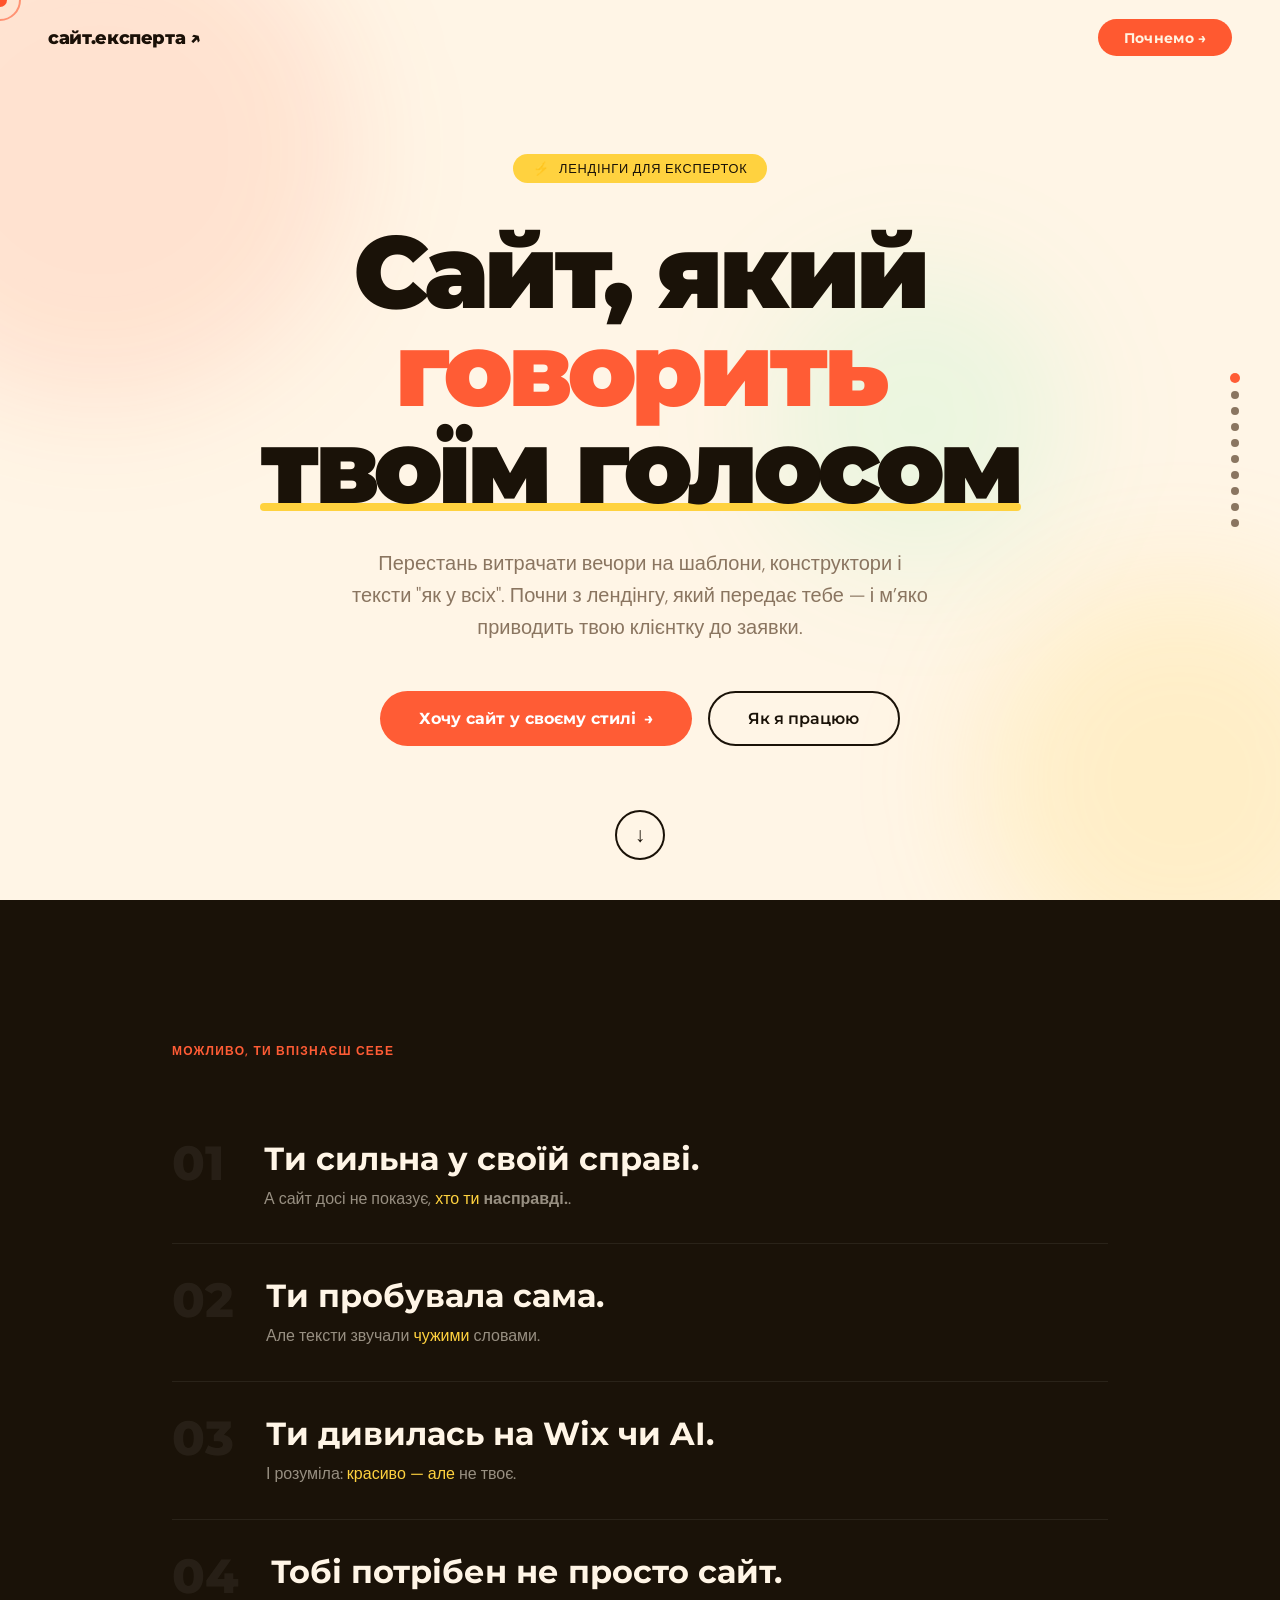
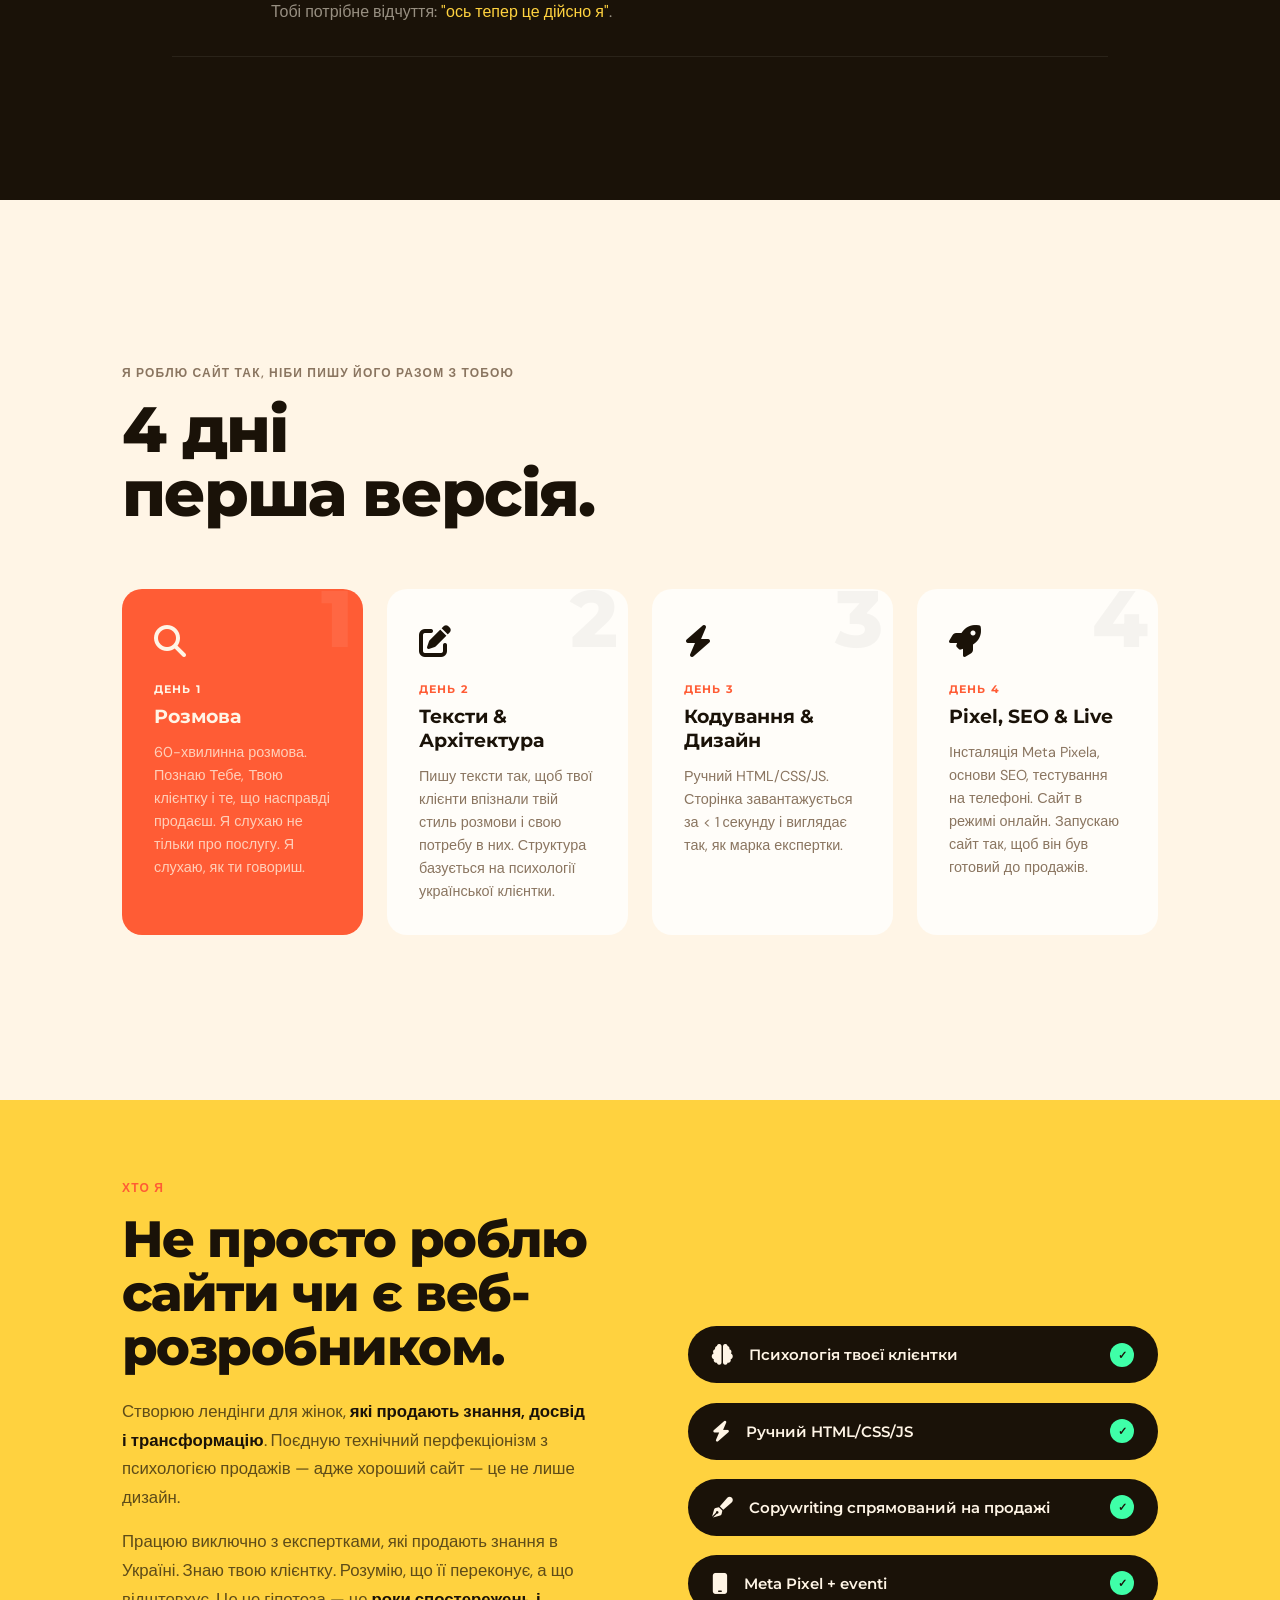
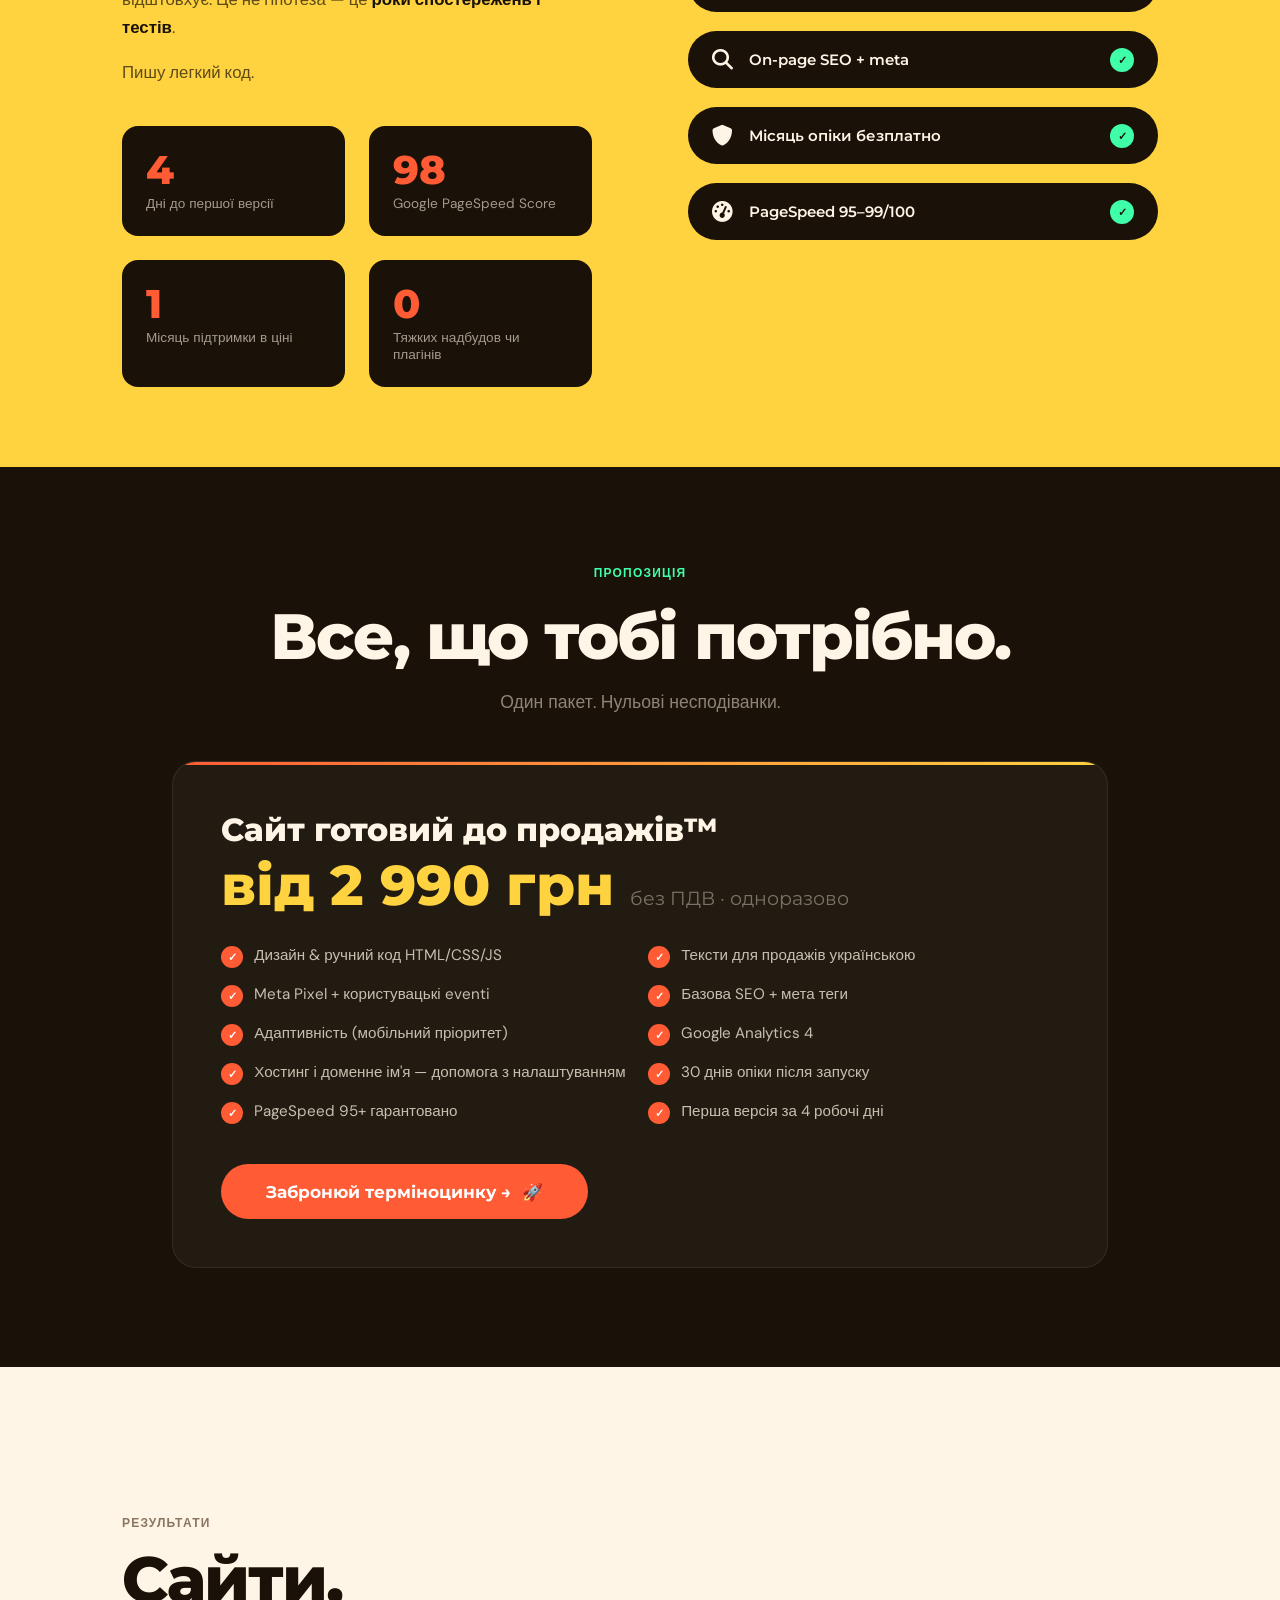
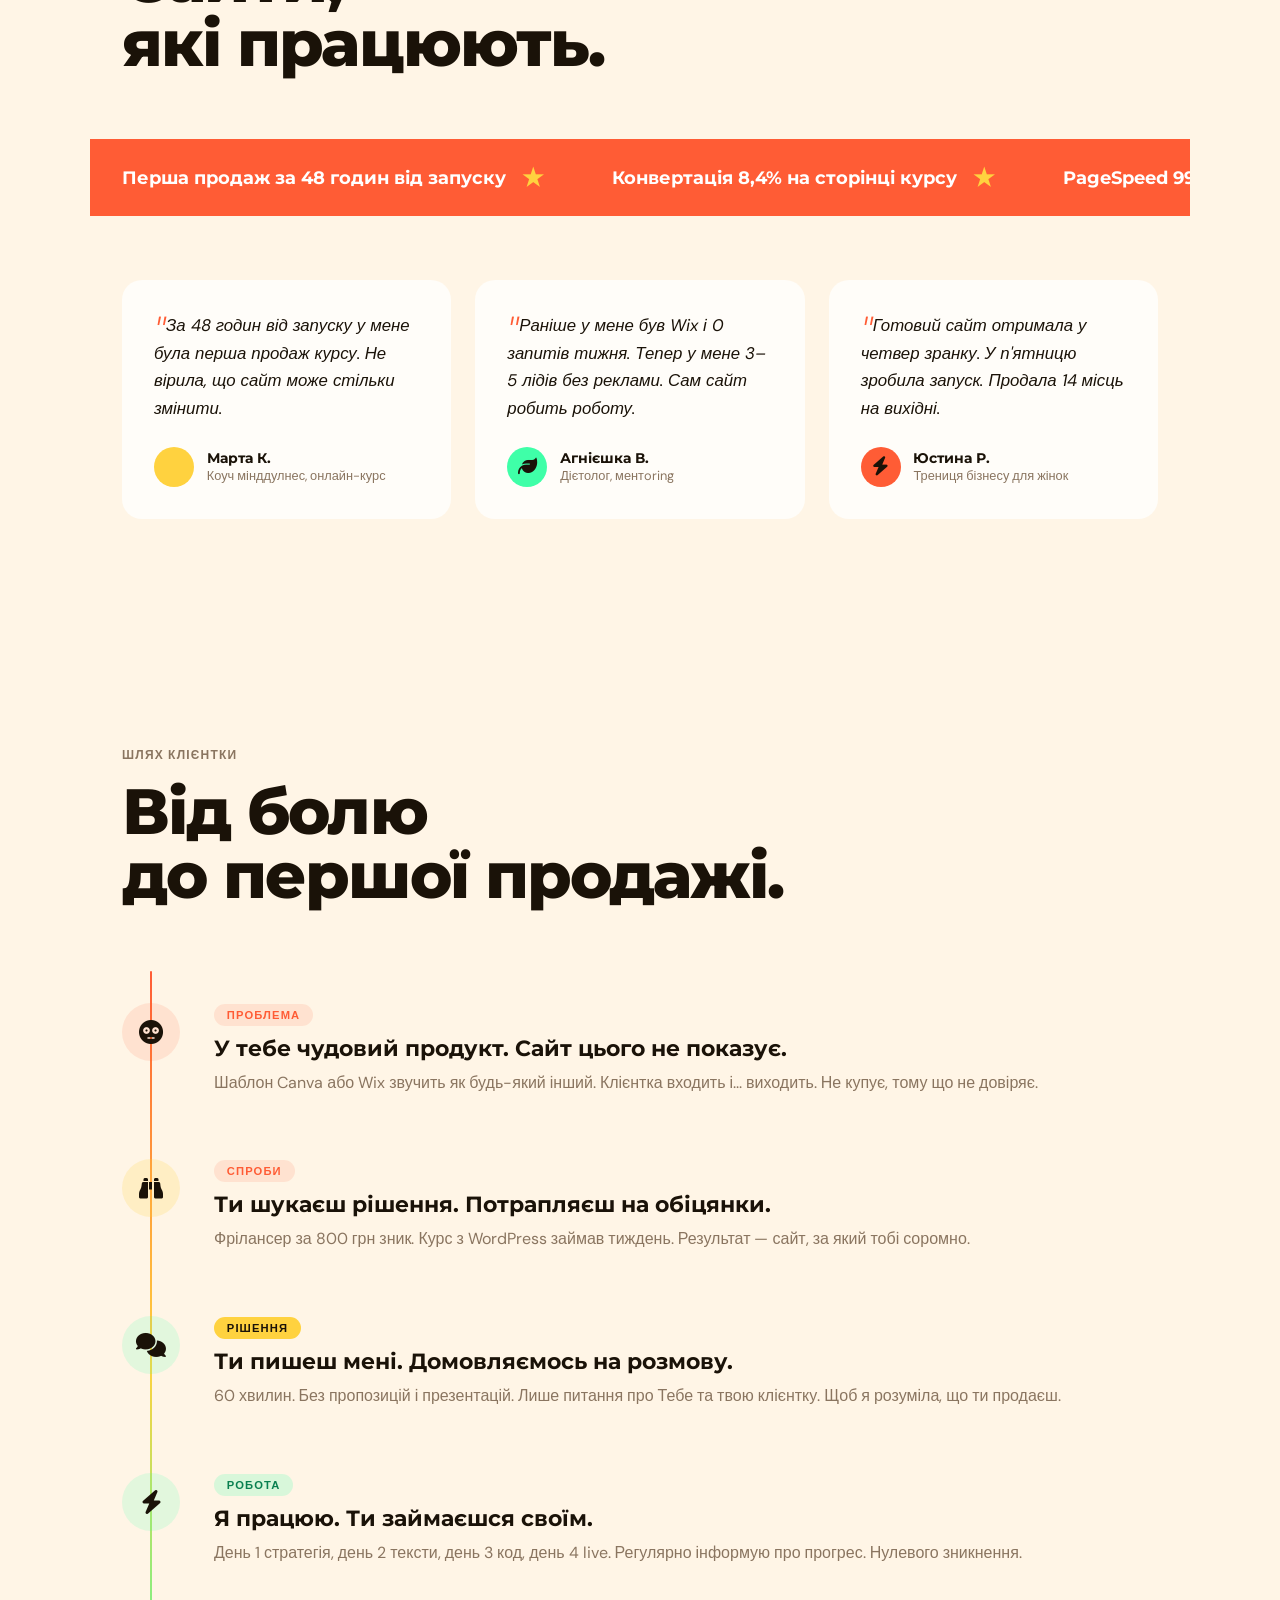
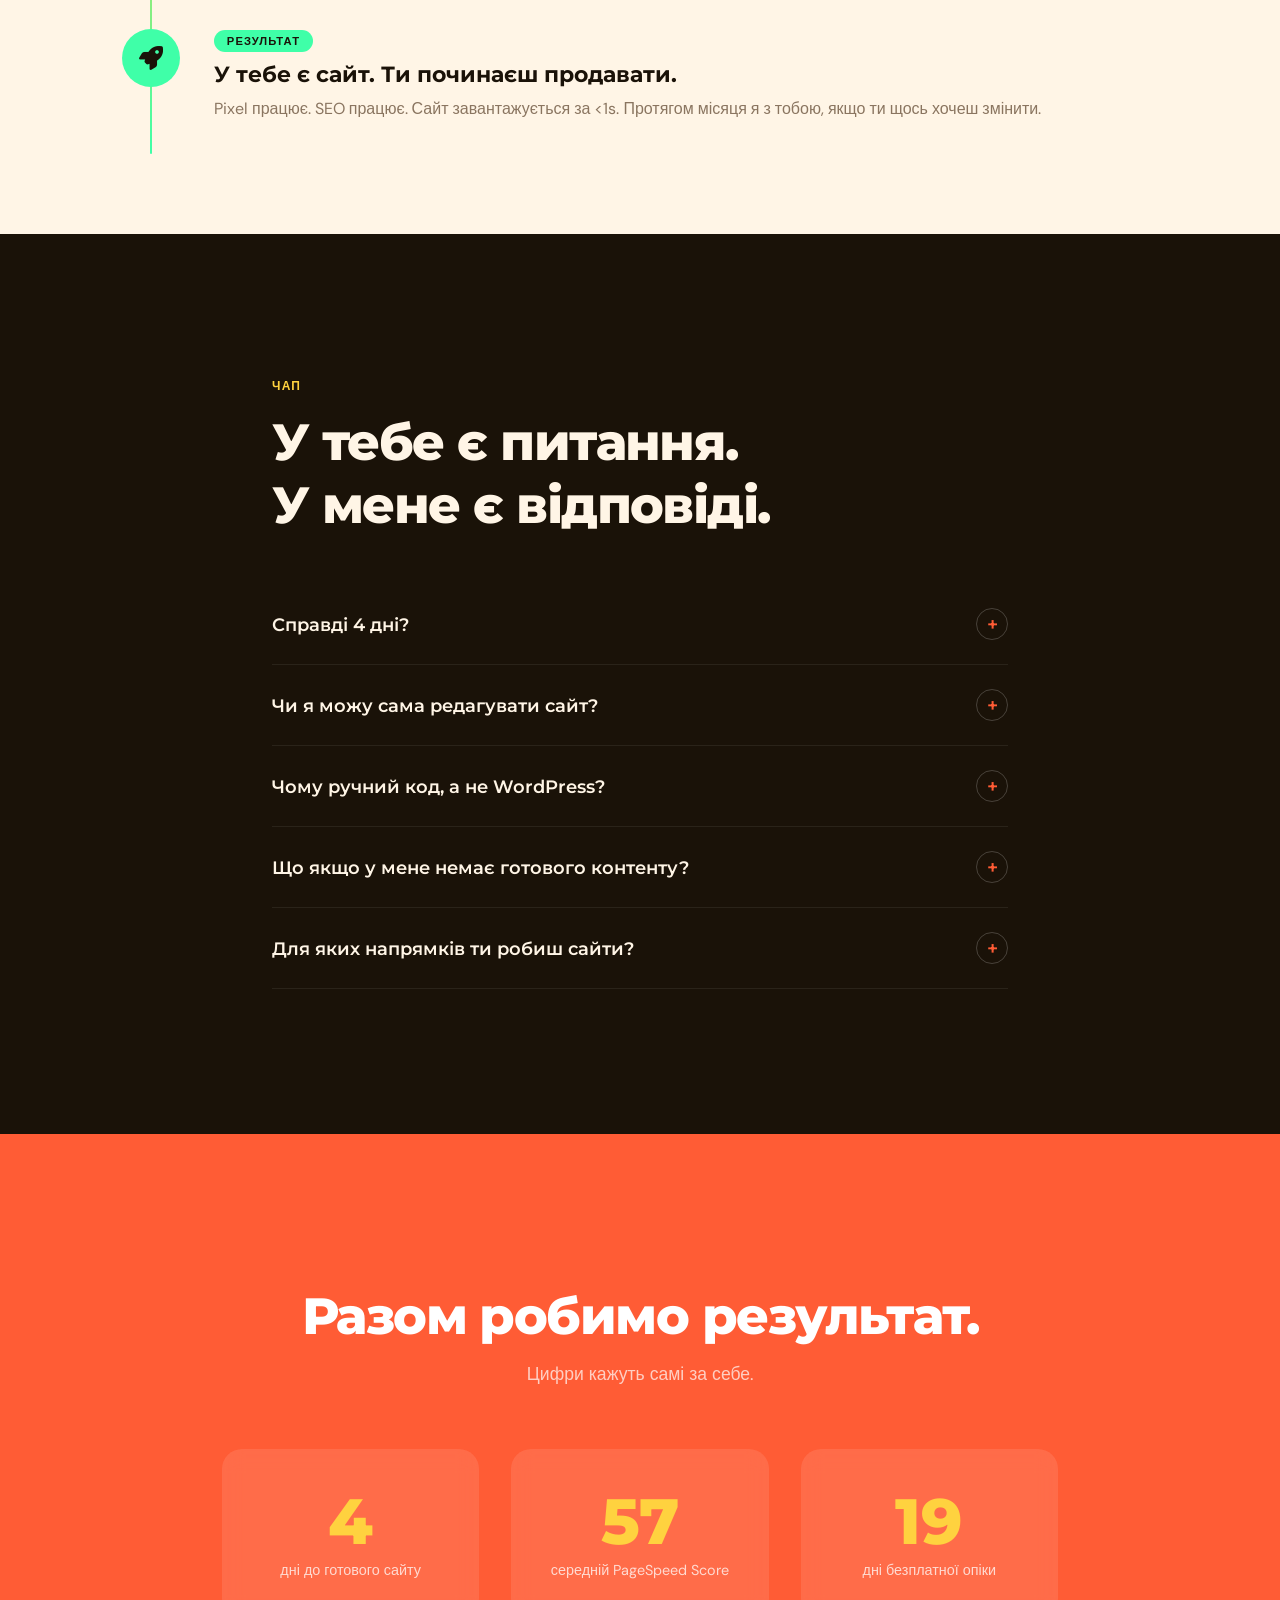
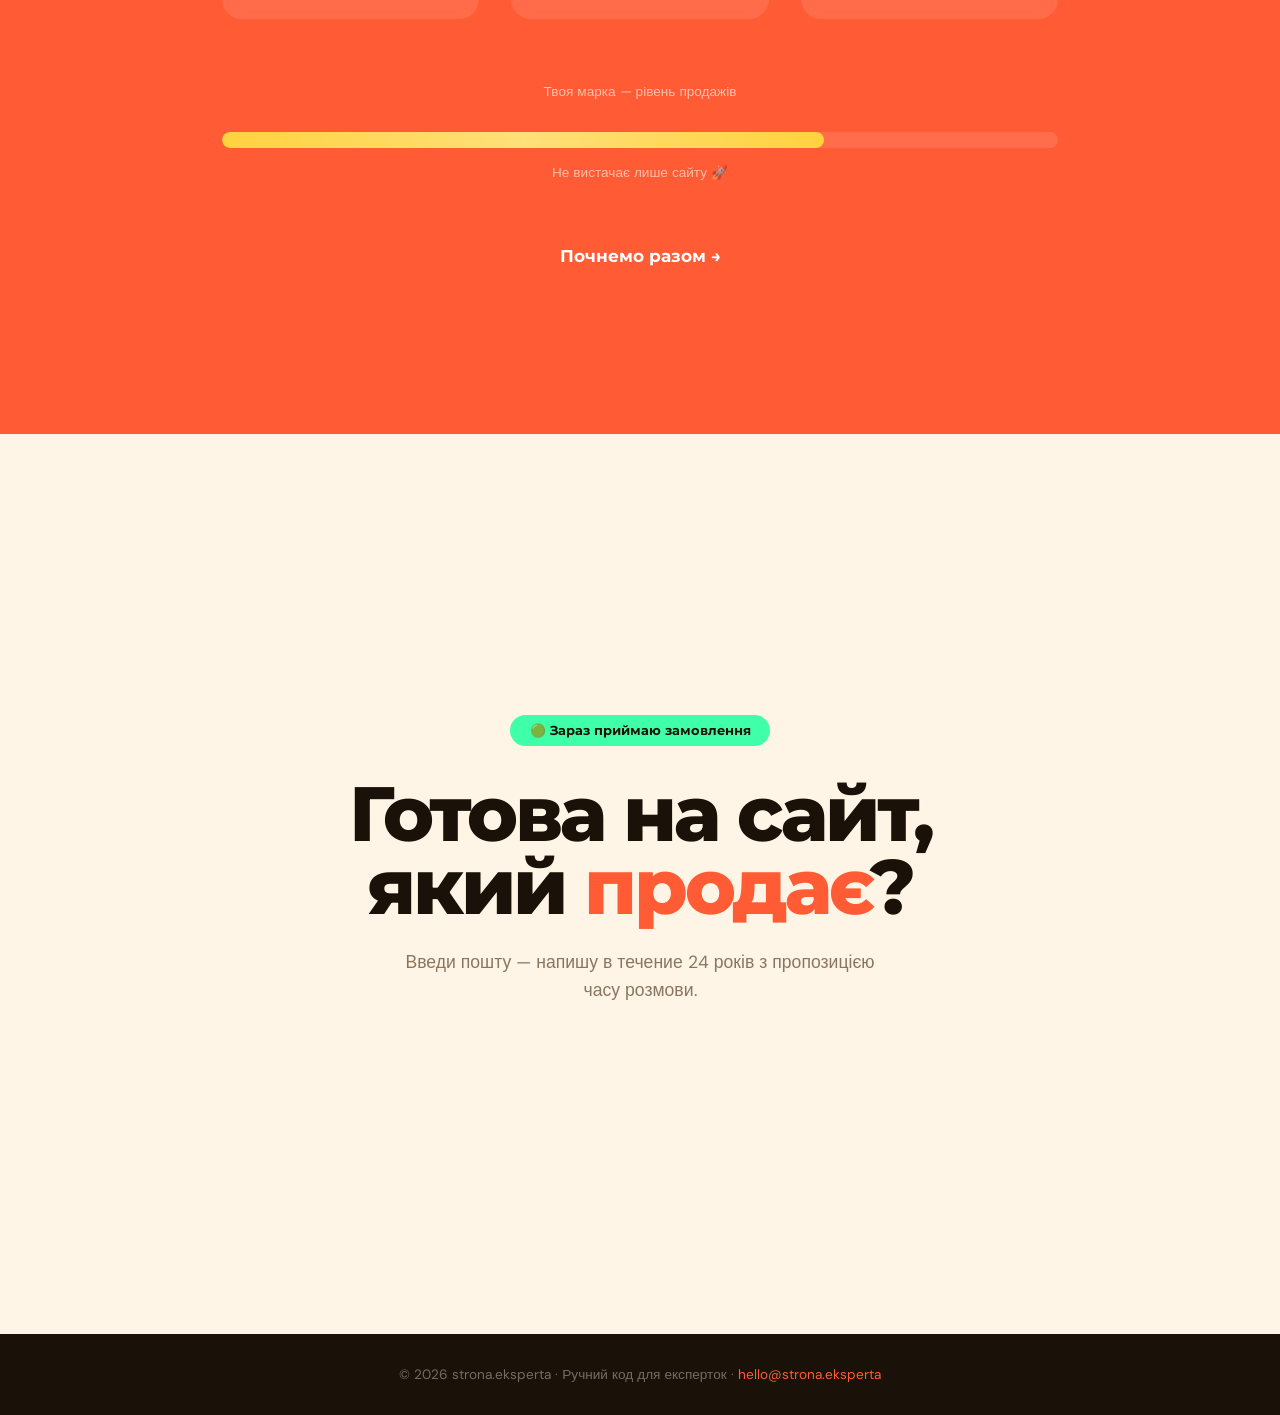
==== index.html @ d19ae877 "first commit" ====
<!DOCTYPE html>
<html lang="uk">
<head>
<meta charset="UTF-8">
<meta name="viewport" content="width=device-width, initial-scale=1.0">
<title>Strony sprzedażowe dla ekspertek | Ręczny kod · 4 dni</title>
<meta name="description" content="Tworzę szybkie, nowoczesne strony sprzedażowe dla ekspertek budujących markę online. Pierwsza wersja w 4 dni.">
<link rel="preconnect" href="https://fonts.googleapis.com">
<link rel="preconnect" href="https://fonts.gstatic.com" crossorigin>
<link href="https://fonts.googleapis.com/css2?family=Syne:wght@400;600;700;800&family=DM+Sans:ital,wght@0,300;0,400;0,500;1,300&display=swap" rel="stylesheet">

<link href="https://fonts.googleapis.com/css2?family=Montserrat:wght@900&display=swap&subset=cyrillic" rel="stylesheet">
<link rel="stylesheet" href="https://cdnjs.cloudflare.com/ajax/libs/font-awesome/6.4.0/css/all.min.css">
<link rel="stylesheet" href="styles.css">
<script src="js/main.js" defer></script>
</head>

<body>

<div class="cursor" id="cursor"></div>
<div class="cursor-ring" id="cursorRing"></div>
<div class="progress-bar" id="progressBar"></div>

<nav>
  <a href="#" class="nav-logo">сайт.експерта ↗</a>
  <a href="#kontakt" class="nav-cta">Почнемо →</a>
</nav>

<div class="section-counter" id="sectionCounter"></div>

<div class="scroll-arrow" id="scrollArrow">
  <button class="arrow-btn" id="arrowDown" aria-label="Наступна секція">↓</button>
</div>

<!-- SECTION 1: HERO -->
<section class="section hero" id="sec-0">
  <div class="blob blob-1"></div>
  <div class="blob blob-2"></div>
  <div class="blob blob-3"></div>
  <div class="hero-inner" style="position:relative;z-index:1;">
    <div class="hero-kicker">Лендінги для експерток</div>
    <h1 class="hero-h1">
      Сайт, який<br>
      <span class="accent">говорить</span><br>
      <span class="under">твоїм голосом</span>
    </h1>
    <p class="hero-sub">Перестань витрачати вечори на шаблони, конструктори і тексти "як у всіх".
Почни з лендінгу, який передає тебе — і м’яко приводить твою клієнтку до заявки.</p>
    <div class="hero-ctas">
      <a href="#kontakt" class="btn-primary">Хочу сайт у своєму стилі <span>→</span></a>
      <a href="#oferta" class="btn-secondary">Як я працюю</a>
    </div>
  </div>
</section>

<!-- SECTION 2: PAIN POINTS -->
<section class="section pain" id="sec-1">
  <div class="pain-inner">
    <p class="pain-label observe">Можливо, ти впізнаєш себе</p>
    <div class="pain-items">
      <div class="pain-item observe" style="transition-delay:0.1s">
        <span class="pain-num">01</span>
        <div class="pain-text">
          <h3>Ти сильна у своїй справі.</h3>
          <p>А сайт досі не показує, <span class="highlight">хто ти</span><strong> насправді.</strong>.</p>
        </div>
      </div>
      <div class="pain-item observe" style="transition-delay:0.2s">
        <span class="pain-num">02</span>
        <div class="pain-text">
          <h3>Ти пробувала сама.</h3>
          <p>Але тексти звучали <span class="highlight">чужими </span>словами.</p>
        </div>
      </div>
      <div class="pain-item observe" style="transition-delay:0.3s">
        <span class="pain-num">03</span>
        <div class="pain-text">
          <h3>Ти дивилась на Wix чи AI.</h3>
          <p>І розуміла: <span class="highlight">красиво — але</span> не твоє.</p>
        </div>
      </div>
      <div class="pain-item observe" style="transition-delay:0.4s">
        <span class="pain-num">04</span>
        <div class="pain-text">
          <h3>Тобі потрібен не просто сайт.</h3>
          <p>Тобі потрібне відчуття: <span class="highlight">"ось тепер це дійсно я"</span>.</p>
        </div>
      </div>
    </div>
  </div>
</section>

<!-- SECTION 3: HOW I WORK -->
<section class="section process" id="sec-2">
  <div class="process-inner">
    <span class="section-tag">Я роблю сайт так, ніби пишу його разом з тобою</span>
    <h2 class="section-h2">4 дні<br> перша версія.</h2>
    <div class="process-grid">
      <div class="process-card observe card-accent" data-step="1" style="transition-delay:0s">
        <span class="card-icon"><i class="fas fa-magnifying-glass"></i></span>
        <div class="card-day">День 1</div>
        <div class="card-title">Розмова</div>
        <p class="card-desc">60-хвилинна розмова. Познаю Тебе, Твою клієнтку і те, що насправді продаєш. Я слухаю не тільки про послугу. Я слухаю, як ти говориш.</p>
      </div>
      <div class="process-card observe" data-step="2" style="transition-delay:0.1s">
        <span class="card-icon"><i class="fas fa-pen-to-square"></i></span>
        <div class="card-day">День 2</div>
        <div class="card-title">Тексти & Архітектура</div>
        <p class="card-desc">Пишу тексти так, щоб твої клієнти впізнали твій стиль розмови і свою потребу в них. Структура базується на психології української клієнтки.</p>
      </div>
      <div class="process-card observe" data-step="3" style="transition-delay:0.2s">
        <span class="card-icon"><i class="fas fa-bolt"></i></span>
        <div class="card-day">День 3</div>
        <div class="card-title">Кодування & Дизайн</div>
        <p class="card-desc">Ручний HTML/CSS/JS. Сторінка завантажується за &lt; 1 секунду і виглядає так, як марка експертки.</p>
      </div>
      <div class="process-card observe" data-step="4" style="transition-delay:0.3s">
        <span class="card-icon"><i class="fas fa-rocket"></i></span>
        <div class="card-day">День 4</div>
        <div class="card-title">Pixel, SEO & Live</div>
        <p class="card-desc">Інсталяція Meta Pixela, основи SEO, тестування на телефоні. Сайт в режимі онлайн. Запускаю сайт так, щоб він був готовий до продажів.</p>
    </div>
  </div>
</section>

<!-- SECTION 4: ABOUT ME -->
<section class="section about" id="sec-3">
  <div class="about-inner">
    <div class="about-left">
      <span class="section-tag about-tag">Хто я</span>
      <h2 class="about-h2">Не просто роблю сайти чи є веб-розробником.</h2>
      <p class="about-p">Створюю лендінги для жінок, <strong>які продають знання, досвід і трансформацію</strong>. Поєдную технічний перфекціонізм з психологією продажів — адже хороший сайт — це не лише дизайн.</p>
      <p class="about-p">Працюю виключно з експертками, які продають знання в Україні. Знаю твою клієнтку. Розумію, що її переконує, а що відштовхує. Це не гіпотеза — це <strong>роки спостережень і тестів</strong>.</p>
      <p class="about-p">Пишу легкий код.</p>
      <div class="about-stats">
        <div class="stat-box">
          <div class="stat-num">4</div>
          <div class="stat-label">Дні до першої версії</div>
        </div>
        <div class="stat-box">
          <div class="stat-num">98</div>
          <div class="stat-label">Google PageSpeed Score</div>
        </div>
        <div class="stat-box">
          <div class="stat-num">1</div>
          <div class="stat-label">Місяць підтримки в ціні</div>
        </div>
        <div class="stat-box">
          <div class="stat-num">0</div>
          <div class="stat-label">Тяжких надбудов чи плагінів</div>
        </div>
      </div>
    </div>
    <div class="about-right">
      <div class="skill-pill observe" style="transition-delay:0s"><span class="pill-icon"><i class="fas fa-brain"></i></span> Психологія твоєї клієнтки <span class="pill-check">✓</span></div>
      <div class="skill-pill observe" style="transition-delay:0.1s"><span class="pill-icon"><i class="fas fa-bolt"></i></span> Ручний HTML/CSS/JS <span class="pill-check">✓</span></div>
      <div class="skill-pill observe" style="transition-delay:0.2s"><span class="pill-icon"><i class="fas fa-pen-fancy"></i></span> Copywriting спрямований на продажі <span class="pill-check">✓</span></div>
      <div class="skill-pill observe" style="transition-delay:0.3s"><span class="pill-icon"><i class="fas fa-mobile"></i></span> Meta Pixel + eventi <span class="pill-check">✓</span></div>
      <div class="skill-pill observe" style="transition-delay:0.4s"><span class="pill-icon"><i class="fas fa-magnifying-glass"></i></span> On-page SEO + meta <span class="pill-check">✓</span></div>
      <div class="skill-pill observe" style="transition-delay:0.5s"><span class="pill-icon"><i class="fas fa-shield"></i></span> Місяць опіки безплатно <span class="pill-check">✓</span></div>
      <div class="skill-pill observe" style="transition-delay:0.6s"><span class="pill-icon"><i class="fas fa-gauge-high"></i></span> PageSpeed 95–99/100 <span class="pill-check">✓</span></div>
    </div>
  </div>
</section>

<!-- SECTION 5: OFFER -->
<section class="section offer" id="sec-4 oferta">
  <div class="offer-inner" id="oferta">
    <span class="section-tag offer-tag">Пропозиція</span>
    <h2 class="offer-h2">Все, що тобі потрібно.</h2>
    <p class="offer-sub">Один пакет. Нульові несподіванки.</p>
    <div class="offer-card-big observe">
      <div class="offer-name">Сайт готовий до продажів™</div>
      <div class="offer-price">від 2 990 грн <span>без ПДВ · одноразово</span></div>
      <div class="offer-features">
        <div class="offer-feature">Дизайн & ручний код HTML/CSS/JS</div>
        <div class="offer-feature">Тексти для продажів українською</div>
        <div class="offer-feature">Meta Pixel + користувацькі eventi</div>
        <div class="offer-feature">Базова SEO + мета теги</div>
        <div class="offer-feature">Адаптивність (мобільний пріоритет)</div>
        <div class="offer-feature">Google Analytics 4</div>
        <div class="offer-feature">Хостинг і доменне ім'я — допомога з налаштуванням</div>
        <div class="offer-feature">30 днів опіки після запуску</div>
        <div class="offer-feature">PageSpeed 95+ гарантовано</div>
        <div class="offer-feature">Перша версія за 4 робочі дні</div>
      </div>
      <a href="#kontakt" class="offer-cta">Забронюй терміноцинку → <span>🚀</span></a>
    </div>
  </div>
</section>

<!-- SECTION 6: RESULTS / TESTIMONIALS -->
<section class="section results" id="sec-5">
  <div class="results-inner">
    <span class="section-tag">Результати</span>
    <h2 class="section-h2">Сайти,<br>які працюють.</h2>
    <div class="ticker-wrap">
      <div class="ticker-track">
        <span class="ticker-item">Перша продаж за 48 годин від запуску <span class="ticker-dot">★</span></span>
        <span class="ticker-item">Конвертація 8,4% на сторінці курсу <span class="ticker-dot">★</span></span>
        <span class="ticker-item">PageSpeed 99/100 мобільна <span class="ticker-dot">★</span></span>
        <span class="ticker-item">Записування 300 осіб за 3 дні <span class="ticker-dot">★</span></span>
        <span class="ticker-item">Клієнтка повернулась за другий сайт за місяць <span class="ticker-dot">★</span></span>
        <span class="ticker-item">Перша продаж за 48 годин від запуску <span class="ticker-dot">★</span></span>
        <span class="ticker-item">Конвертація 8,4% на сторінці курсу <span class="ticker-dot">★</span></span>
        <span class="ticker-item">PageSpeed 99/100 мобільна <span class="ticker-dot">★</span></span>
        <span class="ticker-item">Записування 300 осіб за 3 дні <span class="ticker-dot">★</span></span>
        <span class="ticker-item">Клієнтка повернулась за другий сайт за місяць <span class="ticker-dot">★</span></span>
      </div>
    </div>
    <div class="results-grid">
      <div class="result-card observe" style="transition-delay:0s">
        <p class="result-quote">За 48 годин від запуску у мене була перша продаж курсу. Не вірила, що сайт може стільки змінити.</p>
        <div class="result-author">
          <div class="result-avatar av1"><i class="fas fa-butterfly"></i></div>
          <div>
            <div class="result-name">Марта К.</div>
            <div class="result-role">Коуч мінддулнес, онлайн-курс</div>
          </div>
        </div>
      </div>
      <div class="result-card observe" style="transition-delay:0.15s">
        <p class="result-quote">Раніше у мене був Wix і 0 запитів тижня. Тепер у мене 3–5 лідів без реклами. Сам сайт робить роботу.</p>
        <div class="result-author">
          <div class="result-avatar av2"><i class="fas fa-leaf"></i></div>
          <div>
            <div class="result-name">Агнієшка В.</div>
            <div class="result-role">Дієтолог, ментoring</div>
          </div>
        </div>
      </div>
      <div class="result-card observe" style="transition-delay:0.3s">
        <p class="result-quote">Готовий сайт отримала у четвер зранку. У п'ятницю зробила запуск. Продала 14 місць на вихідні.</p>
        <div class="result-author">
          <div class="result-avatar av3"><i class="fas fa-bolt"></i></div>
          <div>
            <div class="result-name">Юстина Р.</div>
            <div class="result-role">Трениця бізнесу для жінок</div>
          </div>
        </div>
      </div>
    </div>
  </div>
</section>

<!-- SECTION 7: JOURNEY — FROM PAIN TO CALL -->
<section class="section journey" id="sec-6">
  <div class="journey-inner">
    <span class="section-tag">Шлях клієнтки</span>
    <h2 class="section-h2">Від болю<br>до першої продажі.</h2>
    <div class="journey-flow">
      <div class="journey-step observe" style="transition-delay:0s">
        <div class="j-circle j-pain"><i class="fas fa-face-flushed"></i></div>
        <div class="j-content">
          <span class="j-tag pain-tag">Проблема</span>
          <h3>У тебе чудовий продукт. Сайт цього не показує.</h3>
          <p>Шаблон Canva або Wix звучить як будь-який інший. Клієнтка входить і... виходить. Не купує, тому що не довіряє.</p>
        </div>
      </div>
      <div class="journey-step observe" style="transition-delay:0.15s">
        <div class="j-circle j-discovery"><i class="fas fa-binoculars"></i></div>
        <div class="j-content">
          <span class="j-tag pain-tag">Спроби</span>
          <h3>Ти шукаєш рішення. Потрапляєш на обіцянки.</h3>
          <p>Фрілансер за 800 грн зник. Курс з WordPress займав тиждень. Результат — сайт, за який тобі соромно.</p>
        </div>
      </div>
      <div class="journey-step observe" style="transition-delay:0.3s">
        <div class="j-circle j-work"><i class="fas fa-comments"></i></div>
        <div class="j-content">
          <span class="j-tag action-tag">Рішення</span>
          <h3>Ти пишеш мені. Домовляємось на розмову.</h3>
          <p>60 хвилин. Без пропозицій і презентацій. Лише питання про Тебе та твою клієнтку. Щоб я розуміла, що ти продаєш.</p>
        </div>
      </div>
      <div class="journey-step observe" style="transition-delay:0.45s">
        <div class="j-circle j-work"><i class="fas fa-bolt"></i></div>
        <div class="j-content">
          <span class="j-tag work-tag">Робота</span>
          <h3>Я працюю. Ти займаєшся своїм.</h3>
          <p>День 1 стратегія, день 2 тексти, день 3 код, день 4 live. Регулярно інформую про прогрес. Нулевого зникнення.</p>
        </div>
      </div>
      <div class="journey-step observe" style="transition-delay:0.6s">
        <div class="j-circle j-result"><i class="fas fa-rocket"></i></div>
        <div class="j-content">
          <span class="j-tag result-tag">Результат</span>
          <h3>У тебе є сайт. Ти починаєш продавати.</h3>
          <p>Pixel працює. SEO працює. Сайт завантажується за &lt;1s. Протягом місяця я з тобою, якщо ти щось хочеш змінити.</p>
        </div>
      </div>
    </div>
  </div>
</section>

<!-- SECTION 8: FAQ -->
<section class="section faq" id="sec-7">
  <div class="faq-inner">
    <span class="section-tag faq-tag">ЧАП</span>
    <h2 class="faq-h2">У тебе є питання.<br>У мене є відповіді.</h2>
    <div class="faq-item">
      <div class="faq-q" onclick="toggleFaq(this)">Справді 4 дні? <span class="faq-icon">+</span></div>
      <div class="faq-a"><div class="faq-a-inner">Так — від розмови до файлу live. Умова: ти теж відповідаєш швидко. Підготовка з твоєї сторони займає макс 2г. Решта — моя робота.</div></div>
    </div>
    <div class="faq-item">
      <div class="faq-q" onclick="toggleFaq(this)">Чи я можу сама редагувати сайт? <span class="faq-icon">+</span></div>
      <div class="faq-a"><div class="faq-a-inner">Я учу тебе змінювати тексти і картинки без дотику коду. Для глибших змін — маєш мене 30 днів безплатно. Потім уточнюємо тариф за опіку.</div></div>
    </div>
    <div class="faq-item">
      <div class="faq-q" onclick="toggleFaq(this)">Чому ручний код, а не WordPress? <span class="faq-icon">+</span></div>
      <div class="faq-a"><div class="faq-a-inner">WordPress з плаґінами важить 3-8MB і завантажується 4-8 секунд. Мій код важить 80-200KB і завантажується менше 1 секунди. Google нагороджує швидкість. Клієнтки залишаються. Конвертація зростає.</div></div>
    </div>
    <div class="faq-item">
      <div class="faq-q" onclick="toggleFaq(this)">Що якщо у мене немає готового контенту? <span class="faq-icon">+</span></div>
      <div class="faq-a"><div class="faq-a-inner">Я пишу тексти для продажів — це частина пакету. Мені потрібні лише твої відповіді на мої питання з інтерв'ю. Все інше беру на себе.</div></div>
    </div>
    <div class="faq-item">
      <div class="faq-q" onclick="toggleFaq(this)">Для яких напрямків ти робиш сайти? <span class="faq-icon">+</span></div>
      <div class="faq-a"><div class="faq-a-inner">Спеціалізуюсь на експерткиня, які продають знання: коучи, тренерки, дієтологи, психологи, консультантки, онлайн-курси, ментoring, воркшопи. Якщо ти продаєш свою експертизу — потрапила під правильну адресу.</div></div>
    </div>
  </div>
</section>

<!-- SECTION 9: GAMIFIED COUNTER -->
<section class="section counter-section" id="sec-8">
  <div class="counter-inner">
    <h2 class="counter-h2">Разом робимо результат.</h2>
    <p class="counter-sub">Цифри кажуть самі за себе.</p>
    <div class="counters-row">
      <div class="count-box">
        <span class="count-num" data-target="4">0</span>
        <div class="count-label">дні до готового сайту</div>
      </div>
      <div class="count-box">
        <span class="count-num" data-target="98">0</span>
        <div class="count-label">середній PageSpeed Score</div>
      </div>
      <div class="count-box">
        <span class="count-num" data-target="30">0</span>
        <div class="count-label">дні безплатної опіки</div>
      </div>
    </div>
    <div class="xp-label">Твоя марка — рівень продажів</div>
    <div class="xp-bar-wrap">
      <div class="xp-bar" id="xpBar"></div>
    </div>
    <div class="xp-label">Не вистачає лише сайту 🚀</div>
    <a href="#kontakt" class="offer-cta" style="display:inline-flex;margin-top:1rem;">Почнемо разом →</a>
  </div>
</section>

<!-- SECTION 10: CTA FINAL -->
<section class="section cta-final" id="sec-9 kontakt">
  <div class="cta-inner" id="kontakt">
    <div class="cta-badge">🟢 Зараз приймаю замовлення</div>
    <h2 class="cta-h2">Готова на сайт,<br>який <em>продає</em>?</h2>
    <p class="cta-p">Введи пошту — напишу в течение 24 років з пропозицією часу розмови.</p>
    <div class="cta-form">
      <div style="width:100%;height:100%;overflow:scroll" id="my-cal-inline-30min"></div>
    </div> 
  </div>
</section>

<footer>
  <p>© 2026 strona.eksperta · Ручний код для експерток · <a href="mailto:hello@strona.eksperta">hello@strona.eksperta</a></p>
</footer>

<script type="text/javascript">
  (function (C, A, L) { let p = function (a, ar) { a.q.push(ar); }; let d = C.document; C.Cal = C.Cal || function () { let cal = C.Cal; let ar = arguments; if (!cal.loaded) { cal.ns = {}; cal.q = cal.q || []; d.head.appendChild(d.createElement("script")).src = A; cal.loaded = true; } if (ar[0] === L) { const api = function () { p(api, arguments); }; const namespace = ar[1]; api.q = api.q || []; if(typeof namespace === "string"){cal.ns[namespace] = cal.ns[namespace] || api;p(cal.ns[namespace], ar);p(cal, ["initNamespace", namespace]);} else p(cal, ar); return;} p(cal, ar); }; })(window, "https://app.cal.com/embed/embed.js", "init");
Cal("init", "30min", {origin:"https://app.cal.com"});

  Cal.ns["30min"]("inline", {
    elementOrSelector:"#my-cal-inline-30min",
    config: {"layout":"month_view","useSlotsViewOnSmallScreen":"true","theme":"light"},
    calLink: "halina-it-school-qwzxut/30min",
  });

  Cal.ns["30min"]("ui", {"theme":"light","cssVarsPerTheme":{"light":{"cal-brand":"#FF5C35"},"dark":{"cal-brand":"#FFF5E6"}},"hideEventTypeDetails":false,"layout":"month_view"});
  </script>
</body>
</html>
---- styles.css ----
:root {
    --cream: #FFF5E6;
    --coral: #FF5C35;
    --tangerine: #FF8C42;
    --lemon: #FFD23F;
    --mint: #3FFFA8;
    --black: #0A0A0A;
    --ink: #1A1208;
    --warm-gray: #8A7560;
    --white: #FFFDF9;
    --title-font: 'Montserrat', sans-serif;
  }

  *,
  *::before,
  *::after {
    box-sizing: border-box;
    margin: 0;
    padding: 0;
  }

  html {
    scroll-behavior: smooth;
  }

  body {
    font-family: 'DM Sans', sans-serif;
    background: var(--cream);
    color: var(--ink);
    overflow-x: hidden;
    cursor: none;
  }

  /* CURSOR */
  .cursor {
    position: fixed;
    width: 14px;
    height: 14px;
    background: var(--coral);
    border-radius: 50%;
    pointer-events: none;
    z-index: 9999;
    transform: translate(-50%, -50%);
    transition: transform 0.08s, width 0.2s, height 0.2s, background 0.2s;
    mix-blend-mode: multiply;
  }

  .cursor-ring {
    position: fixed;
    width: 42px;
    height: 42px;
    border: 2px solid var(--coral);
    border-radius: 50%;
    pointer-events: none;
    z-index: 9998;
    transform: translate(-50%, -50%);
    transition: transform 0.18s ease, width 0.2s, height 0.2s, border-color 0.2s;
    opacity: 0.6;
  }

  .cursor.hovering {
    width: 50px;
    height: 50px;
    background: var(--lemon);
  }

  .cursor-ring.hovering {
    width: 70px;
    height: 70px;
    border-color: var(--lemon);
    opacity: 0.3;
  }

  /* SECTIONS SYSTEM */
  .section {
    min-height: 100vh;
    display: flex;
    align-items: center;
    justify-content: center;
    position: relative;
    overflow: hidden;
  }

  /* NAV */
  nav {
    position: fixed;
    top: 0;
    left: 0;
    right: 0;
    z-index: 100;
    padding: 1.2rem 3rem;
    display: flex;
    justify-content: space-between;
    align-items: center;
    mix-blend-mode: multiply;
  }

  .nav-logo {
    font-family: var(--title-font);
    font-weight: 800;
    font-size: 1.1rem;
    color: var(--ink);
    text-decoration: none;
    letter-spacing: -0.02em;
  }

  .nav-cta {
    background: var(--coral);
    color: var(--white);
    font-family: var(--title-font);
    font-weight: 700;
    font-size: 0.85rem;
    padding: 0.65rem 1.6rem;
    border-radius: 100px;
    text-decoration: none;
    letter-spacing: 0.02em;
    transition: transform 0.2s, background 0.2s;
  }

  .nav-cta:hover {
    background: var(--ink);
    transform: scale(1.05);
  }

  /* PROGRESS BAR */
  .progress-bar {
    position: fixed;
    top: 0;
    left: 0;
    height: 3px;
    background: var(--coral);
    z-index: 200;
    transition: width 0.1s;
    width: 0%;
  }

  /* SECTION COUNTER */
  .section-counter {
    position: fixed;
    right: 2.5rem;
    top: 50%;
    transform: translateY(-50%);
    z-index: 100;
    display: flex;
    flex-direction: column;
    gap: 0.5rem;
    align-items: center;
  }

  .dot {
    width: 8px;
    height: 8px;
    border-radius: 50%;
    background: var(--warm-gray);
    cursor: pointer;
    transition: all 0.3s;
    opacity: 0.4;
  }

  .dot.active {
    background: var(--coral);
    opacity: 1;
    width: 10px;
    height: 10px;
  }

  /* SCROLL ARROWS */
  .scroll-arrow {
    position: fixed;
    bottom: 2.5rem;
    right: 50%;
    transform: translateX(50%);
    z-index: 100;
    display: flex;
    flex-direction: column;
    align-items: center;
    gap: 0.3rem;
    cursor: pointer;
  }

  .arrow-btn {
    width: 50px;
    height: 50px;
    border-radius: 50%;
    border: 2px solid var(--ink);
    background: transparent;
    display: flex;
    align-items: center;
    justify-content: center;
    cursor: pointer;
    transition: all 0.25s;
    font-size: 1.3rem;
    color: var(--ink);
  }

  .arrow-btn:hover {
    background: var(--coral);
    border-color: var(--coral);
    color: #fff;
    transform: scale(1.1);
  }

  /* ===================== SECTION 1 — HERO ===================== */
  .hero {
    background: var(--cream);
    padding: 0;
    flex-direction: column;
    text-align: center;
  }

  .hero-inner {
    max-width: 1100px;
    padding: 2rem;
    opacity: 0;
    transform: translateY(40px);
    animation: fadeUp 0.9s 0.2s forwards;
  }

  .hero-kicker {
    display: inline-flex;
    align-items: center;
    gap: 0.6rem;
    background: var(--lemon);
    border-radius: 100px;
    padding: 0.4rem 1.2rem;
    font-size: 0.8rem;
    font-weight: 500;
    letter-spacing: 0.06em;
    text-transform: uppercase;
    margin-bottom: 2.5rem;
    color: var(--ink);
    opacity: 0;
    animation: fadeUp 0.7s 0.5s forwards;
  }

  .hero-kicker::before {
    content: '⚡';
  }

  .hero-h1 {
    font-family: var(--title-font);
    font-size: clamp(3.5rem, 8vw, 8rem);
    font-weight: 900;
    line-height: 0.95;
    letter-spacing: -0.04em;
    color: var(--ink);
    margin-bottom: 2rem;
  }

  .hero-h1 .accent {
    color: var(--coral);
    display: inline-block;
  }

  .hero-h1 .under {
    position: relative;
    display: inline-block;
  }

  .hero-h1 .under::after {
    content: '';
    position: absolute;
    left: 0;
    bottom: 4px;
    right: 0;
    height: 8px;
    background: var(--lemon);
    z-index: -1;
    border-radius: 4px;
    transform: scaleX(0);
    transform-origin: left;
    animation: lineReveal 0.6s 1.2s forwards;
  }

  .hero-sub {
    font-size: clamp(1rem, 2vw, 1.25rem);
    font-weight: 300;
    color: var(--warm-gray);
    max-width: 580px;
    margin: 0 auto 3rem;
    line-height: 1.6;
    opacity: 0;
    animation: fadeUp 0.7s 0.8s forwards;
  }

  .hero-ctas {
    display: flex;
    gap: 1rem;
    justify-content: center;
    flex-wrap: wrap;
    opacity: 0;
    animation: fadeUp 0.7s 1s forwards;
  }

  .btn-primary {
    background: var(--coral);
    color: #fff;
    font-family: var(--title-font);
    font-weight: 700;
    font-size: 1rem;
    padding: 1rem 2.4rem;
    border-radius: 100px;
    text-decoration: none;
    transition: all 0.25s;
    display: inline-flex;
    align-items: center;
    gap: 0.5rem;
  }

  .btn-primary:hover {
    background: var(--ink);
    transform: translateY(-3px);
    box-shadow: 0 12px 30px rgba(255, 92, 53, 0.3);
  }

  .btn-secondary {
    background: transparent;
    color: var(--ink);
    font-family: var(--title-font);
    font-weight: 600;
    font-size: 1rem;
    padding: 1rem 2.4rem;
    border-radius: 100px;
    border: 2px solid var(--ink);
    text-decoration: none;
    transition: all 0.25s;
  }

  .btn-secondary:hover {
    background: var(--ink);
    color: var(--cream);
  }

  /* floating blobs */
  .blob {
    position: absolute;
    border-radius: 50%;
    filter: blur(60px);
    pointer-events: none;
    z-index: 0;
    animation: blobFloat 6s ease-in-out infinite;
  }

  .blob-1 {
    width: 500px;
    height: 500px;
    background: rgba(255, 92, 53, 0.12);
    top: -100px;
    left: -150px;
  }

  .blob-2 {
    width: 400px;
    height: 400px;
    background: rgba(255, 210, 63, 0.18);
    bottom: -80px;
    right: -100px;
    animation-delay: -3s;
  }

  .blob-3 {
    width: 300px;
    height: 300px;
    background: rgba(63, 255, 168, 0.1);
    top: 30%;
    left: 60%;
    animation-delay: -1.5s;
  }

  /* ===================== SECTION 2 — PAIN ===================== */
  .pain {
    background: var(--ink);
    color: var(--cream);
  }

  .pain-inner {
    max-width: 1000px;
    padding: 5rem 2rem;
    width: 100%;
  }

  .pain-label {
    font-size: 0.75rem;
    letter-spacing: 0.1em;
    text-transform: uppercase;
    color: var(--coral);
    font-weight: 600;
    margin-bottom: 3rem;
    opacity: 0;
    transition: opacity 0.6s, transform 0.6s;
    transform: translateX(-20px);
  }

  .pain-items {
    display: flex;
    flex-direction: column;
    gap: 0;
  }

  .pain-item {
    display: flex;
    gap: 2rem;
    align-items: flex-start;
    padding: 2rem 0;
    border-bottom: 1px solid rgba(255, 255, 255, 0.07);
    opacity: 0;
    transform: translateX(-30px);
    transition: opacity 0.5s, transform 0.5s;
  }

  .pain-num {
    font-family: var(--title-font);
    font-size: 3rem;
    font-weight: 800;
    color: rgba(255, 255, 255, 0.06);
    min-width: 60px;
    line-height: 1;
  }

  .pain-text h3 {
    font-family: var(--title-font);
    font-size: clamp(1.4rem, 3vw, 2rem);
    font-weight: 700;
    margin-bottom: 0.5rem;
    color: var(--cream);
  }

  .pain-text p {
    color: rgba(255, 245, 230, 0.55);
    font-size: 1rem;
    line-height: 1.6;
  }

  .pain-text .highlight {
    color: var(--lemon);
  }

  /* ===================== SECTION 3 — HOW I WORK ===================== */
  .process {
    background: var(--cream);
  }

  .process-inner {
    max-width: 1100px;
    width: 100%;
    padding: 5rem 2rem;
  }

  .section-tag {
    font-size: 0.75rem;
    letter-spacing: 0.1em;
    text-transform: uppercase;
    color: var(--warm-gray);
    font-weight: 600;
    margin-bottom: 1rem;
    display: block;
  }

  .section-h2 {
    font-family: var(--title-font);
    font-size: clamp(2.5rem, 5vw, 4.5rem);
    font-weight: 800;
    line-height: 1.0;
    letter-spacing: -0.03em;
    margin-bottom: 4rem;
    color: var(--ink);
  }

  .process-grid {
    display: grid;
    grid-template-columns: repeat(4, 1fr);
    gap: 1.5rem;
  }

  .process-card {
    background: var(--white);
    border-radius: 20px;
    padding: 2rem;
    position: relative;
    overflow: hidden;
    opacity: 0;
    transform: translateY(30px);
    transition: opacity 0.5s, transform 0.5s;
    cursor: default;
  }

  .process-card:hover {
    transform: translateY(-6px) !important;
    box-shadow: 0 20px 50px rgba(10, 10, 10, 0.08);
  }

  .process-card::before {
    content: attr(data-step);
    position: absolute;
    top: -10px;
    right: 10px;
    font-family: var(--title-font);
    font-size: 5rem;
    font-weight: 800;
    color: rgba(10, 10, 10, 0.04);
    line-height: 1;
  }

  .card-icon {
    font-size: 2rem;
    margin-bottom: 1.2rem;
    display: block;
  }

  .card-day {
    font-family: var(--title-font);
    font-size: 0.7rem;
    font-weight: 700;
    text-transform: uppercase;
    letter-spacing: 0.1em;
    color: var(--coral);
    margin-bottom: 0.5rem;
  }

  .card-title {
    font-family: var(--title-font);
    font-size: 1.2rem;
    font-weight: 700;
    margin-bottom: 0.8rem;
    color: var(--ink);
  }

  .card-desc {
    font-size: 0.9rem;
    color: var(--warm-gray);
    line-height: 1.6;
  }

  .card-accent {
    background: var(--coral);
  }

  .card-accent * {
    color: var(--cream) !important;
  }

  .card-accent .card-desc {
    color: rgba(255, 245, 230, 0.75) !important;
  }

  .card-accent::before {
    color: rgba(255, 255, 255, 0.07);
  }

  /* ===================== SECTION 4 — ABOUT ME ===================== */
  .about {
    background: var(--lemon);
  }

  .about-inner {
    max-width: 1100px;
    width: 100%;
    padding: 5rem 2rem;
    display: grid;
    grid-template-columns: 1fr 1fr;
    gap: 6rem;
    align-items: center;
  }

  .about-left .about-tag {
    color: var(--coral);
  }

  .about-h2 {
    font-family: var(--title-font);
    font-size: clamp(2rem, 4vw, 3.5rem);
    font-weight: 800;
    line-height: 1.05;
    letter-spacing: -0.03em;
    color: var(--ink);
    margin-bottom: 1.5rem;
  }

  .about-p {
    font-size: 1.05rem;
    line-height: 1.7;
    color: rgba(26, 18, 8, 0.7);
    margin-bottom: 1rem;
  }

  .about-p strong {
    color: var(--ink);
    font-weight: 600;
  }

  .about-stats {
    display: grid;
    grid-template-columns: 1fr 1fr;
    gap: 1.5rem;
    margin-top: 2.5rem;
  }

  .stat-box {
    background: var(--ink);
    border-radius: 16px;
    padding: 1.5rem;
    color: var(--cream);
  }

  .stat-num {
    font-family: var(--title-font);
    font-size: 2.5rem;
    font-weight: 800;
    color: var(--coral);
    line-height: 1;
    margin-bottom: 0.3rem;
  }

  .stat-label {
    font-size: 0.85rem;
    color: rgba(255, 245, 230, 0.6);
  }

  .about-right {
    display: flex;
    flex-direction: column;
    gap: 1.2rem;
  }

  .skill-pill {
    display: flex;
    align-items: center;
    gap: 1rem;
    background: var(--ink);
    color: var(--cream);
    border-radius: 100px;
    padding: 1rem 1.5rem;
    font-family: var(--title-font);
    font-weight: 600;
    font-size: 0.95rem;
    opacity: 0;
    transform: translateX(30px);
    transition: opacity 0.5s, transform 0.5s;
  }

  .skill-pill:hover {
    background: var(--coral);
    transform: translateX(0) scale(1.02) !important;
  }

  .skill-pill .pill-icon {
    font-size: 1.3rem;
  }

  .skill-pill .pill-check {
    margin-left: auto;
    width: 24px;
    height: 24px;
    background: var(--mint);
    border-radius: 50%;
    display: flex;
    align-items: center;
    justify-content: center;
    font-size: 0.7rem;
    color: var(--ink);
    font-weight: 800;
  }

  /* ===================== SECTION 5 — OFFER ===================== */
  .offer {
    background: var(--ink);
    color: var(--cream);
  }

  .offer-inner {
    max-width: 1000px;
    width: 100%;
    padding: 5rem 2rem;
    text-align: center;
  }

  .offer-tag {
    color: var(--mint);
  }

  .offer-h2 {
    font-family: var(--title-font);
    font-size: clamp(2.5rem, 5vw, 4.5rem);
    font-weight: 800;
    letter-spacing: -0.03em;
    margin-bottom: 1rem;
    color: var(--cream);
  }

  .offer-sub {
    color: rgba(255, 245, 230, 0.5);
    margin-bottom: 3rem;
    font-size: 1.1rem;
  }

  .offer-card-big {
    background: rgba(255, 255, 255, 0.04);
    border: 1px solid rgba(255, 255, 255, 0.08);
    border-radius: 24px;
    padding: 3rem;
    text-align: left;
    position: relative;
    overflow: hidden;
  }

  .offer-card-big::before {
    content: '';
    position: absolute;
    top: 0;
    left: 0;
    right: 0;
    height: 3px;
    background: linear-gradient(90deg, var(--coral), var(--lemon));
  }

  .offer-name {
    font-family: var(--title-font);
    font-size: 2rem;
    font-weight: 800;
    margin-bottom: 0.5rem;
    color: var(--cream);
  }

  .offer-price {
    font-family: var(--title-font);
    font-size: 3.5rem;
    font-weight: 800;
    color: var(--lemon);
    margin-bottom: 2rem;
    line-height: 1;
  }

  .offer-price span {
    font-size: 1.2rem;
    font-weight: 400;
    color: rgba(255, 245, 230, 0.4);
  }

  .offer-features {
    display: grid;
    grid-template-columns: 1fr 1fr;
    gap: 1rem;
    margin-bottom: 2.5rem;
  }

  .offer-feature {
    display: flex;
    align-items: flex-start;
    gap: 0.7rem;
    font-size: 0.95rem;
    color: rgba(255, 245, 230, 0.75);
  }

  .offer-feature::before {
    content: '✓';
    min-width: 22px;
    height: 22px;
    background: var(--coral);
    border-radius: 50%;
    display: flex;
    align-items: center;
    justify-content: center;
    font-size: 0.7rem;
    font-weight: 800;
    color: #fff;
    flex-shrink: 0;
    margin-top: 1px;
  }

  .offer-cta {
    display: inline-flex;
    align-items: center;
    gap: 0.7rem;
    background: var(--coral);
    color: #fff;
    font-family: var(--title-font);
    font-weight: 700;
    font-size: 1.05rem;
    padding: 1.1rem 2.8rem;
    border-radius: 100px;
    text-decoration: none;
    transition: all 0.25s;
  }

  .offer-cta:hover {
    background: var(--lemon);
    color: var(--ink);
    transform: translateY(-3px);
    box-shadow: 0 15px 40px rgba(255, 92, 53, 0.3);
  }

  /* ===================== SECTION 6 — RESULTS ===================== */
  .results {
    background: var(--cream);
  }

  .results-inner {
    max-width: 1100px;
    width: 100%;
    padding: 5rem 2rem;
  }

  .ticker-wrap {
    overflow: hidden;
    margin: 3rem -2rem;
    padding: 1.5rem 0;
    background: var(--coral);
    white-space: nowrap;
  }

  .ticker-track {
    display: inline-block;
    animation: ticker 25s linear infinite;
  }

  .ticker-item {
    display: inline-flex;
    align-items: center;
    gap: 1rem;
    font-family: var(--title-font);
    font-weight: 700;
    font-size: 1.1rem;
    color: #fff;
    padding: 0 2rem;
  }

  .ticker-dot {
    color: var(--lemon);
    font-size: 1.5rem;
  }

  .results-grid {
    display: grid;
    grid-template-columns: repeat(3, 1fr);
    gap: 1.5rem;
    margin-top: 4rem;
  }

  .result-card {
    background: var(--white);
    border-radius: 20px;
    padding: 2rem;
    opacity: 0;
    transform: scale(0.95);
    transition: opacity 0.5s, transform 0.5s;
  }

  .result-card:hover {
    transform: scale(1.02) !important;
    box-shadow: 0 20px 40px rgba(0, 0, 0, 0.06);
  }

  .result-quote {
    font-size: 1.05rem;
    line-height: 1.65;
    color: var(--ink);
    margin-bottom: 1.5rem;
    font-style: italic;
  }

  .result-quote::before {
    content: '"';
    font-family: var(--title-font);
    font-size: 2rem;
    color: var(--coral);
    line-height: 0;
    vertical-align: -0.5rem;
  }

  .result-author {
    display: flex;
    align-items: center;
    gap: 0.8rem;
  }

  .result-avatar {
    width: 40px;
    height: 40px;
    border-radius: 50%;
    display: flex;
    align-items: center;
    justify-content: center;
    font-size: 1.2rem;
  }

  .result-name {
    font-family: var(--title-font);
    font-weight: 700;
    font-size: 0.9rem;
  }

  .result-role {
    font-size: 0.8rem;
    color: var(--warm-gray);
  }

  .av1 {
    background: var(--lemon);
  }

  .av2 {
    background: var(--mint);
  }

  .av3 {
    background: var(--coral);
  }

  /* ===================== SECTION 7 — FAQ ===================== */
  .faq {
    background: var(--ink);
    color: var(--cream);
  }

  .faq-inner {
    max-width: 800px;
    width: 100%;
    padding: 5rem 2rem;
  }

  .faq-tag {
    color: var(--lemon);
  }

  .faq-h2 {
    font-family: var(--title-font);
    font-size: clamp(2rem, 4vw, 3.5rem);
    font-weight: 800;
    letter-spacing: -0.03em;
    margin-bottom: 3rem;
    color: var(--cream);
  }

  .faq-item {
    border-bottom: 1px solid rgba(255, 255, 255, 0.07);
    overflow: hidden;
  }

  .faq-q {
    display: flex;
    justify-content: space-between;
    align-items: center;
    padding: 1.5rem 0;
    cursor: pointer;
    font-family: var(--title-font);
    font-size: 1.1rem;
    font-weight: 600;
    color: var(--cream);
    gap: 1rem;
    transition: color 0.2s;
  }

  .faq-q:hover {
    color: var(--lemon);
  }

  .faq-icon {
    width: 32px;
    height: 32px;
    border-radius: 50%;
    border: 1.5px solid rgba(255, 255, 255, 0.2);
    display: flex;
    align-items: center;
    justify-content: center;
    font-size: 1.2rem;
    transition: all 0.3s;
    flex-shrink: 0;
    color: var(--coral);
  }

  .faq-item.open .faq-icon {
    transform: rotate(45deg);
    background: var(--coral);
    border-color: var(--coral);
    color: #fff;
  }

  .faq-a {
    max-height: 0;
    overflow: hidden;
    transition: max-height 0.4s ease;
    font-size: 0.98rem;
    color: rgba(255, 245, 230, 0.6);
    line-height: 1.7;
  }

  .faq-a-inner {
    padding-bottom: 1.5rem;
  }

  .faq-item.open .faq-a {
    max-height: 200px;
  }

  /* ===================== SECTION 8 — JOURNEY / CLIENT PAIN FLOW ===================== */
  .journey {
    background: var(--cream);
  }

  .journey-inner {
    max-width: 1100px;
    width: 100%;
    padding: 5rem 2rem;
  }

  .journey-flow {
    display: flex;
    flex-direction: column;
    gap: 0;
    position: relative;
  }

  .journey-flow::before {
    content: '';
    position: absolute;
    left: 28px;
    top: 0;
    bottom: 0;
    width: 2px;
    background: linear-gradient(180deg, var(--coral), var(--lemon), var(--mint));
    border-radius: 2px;
  }

  .journey-step {
    display: grid;
    grid-template-columns: 60px 1fr;
    gap: 2rem;
    align-items: flex-start;
    padding: 2rem 0;
    opacity: 0;
    transform: translateX(-20px);
    transition: opacity 0.5s, transform 0.5s;
  }

  .j-circle {
    width: 58px;
    height: 58px;
    border-radius: 50%;
    display: flex;
    align-items: center;
    justify-content: center;
    font-size: 1.5rem;
    flex-shrink: 0;
    z-index: 1;
  }

  .j-pain {
    background: rgba(255, 92, 53, 0.12);
  }

  .j-discovery {
    background: rgba(255, 210, 63, 0.2);
  }

  .j-work {
    background: rgba(63, 255, 168, 0.15);
  }

  .j-result {
    background: var(--mint);
  }

  .j-content h3 {
    font-family: var(--title-font);
    font-size: 1.4rem;
    font-weight: 700;
    margin-bottom: 0.5rem;
    color: var(--ink);
  }

  .j-content p {
    font-size: 1rem;
    color: var(--warm-gray);
    line-height: 1.6;
  }

  .j-tag {
    display: inline-block;
    font-size: 0.7rem;
    font-weight: 700;
    text-transform: uppercase;
    letter-spacing: 0.1em;
    padding: 0.25rem 0.8rem;
    border-radius: 100px;
    margin-bottom: 0.5rem;
  }

  .j-tag.pain-tag {
    background: rgba(255, 92, 53, 0.12);
    color: var(--coral);
  }

  .j-tag.action-tag {
    background: var(--lemon);
    color: var(--ink);
  }

  .j-tag.work-tag {
    background: rgba(63, 255, 168, 0.2);
    color: #0A8050;
  }

  .j-tag.result-tag {
    background: var(--mint);
    color: var(--ink);
  }

  /* ===================== SECTION 9 — GAMIFIED COUNTER ===================== */
  .counter-section {
    background: var(--coral);
    color: var(--cream);
    text-align: center;
  }

  .counter-inner {
    max-width: 900px;
    width: 100%;
    padding: 5rem 2rem;
  }

  .counter-h2 {
    font-family: var(--title-font);
    font-size: clamp(2rem, 4vw, 3.5rem);
    font-weight: 800;
    letter-spacing: -0.03em;
    margin-bottom: 1rem;
    color: #fff;
  }

  .counter-sub {
    color: rgba(255, 255, 255, 0.7);
    margin-bottom: 4rem;
    font-size: 1.1rem;
  }

  .counters-row {
    display: grid;
    grid-template-columns: repeat(3, 1fr);
    gap: 2rem;
    margin-bottom: 4rem;
  }

  .count-box {
    background: rgba(255, 255, 255, 0.1);
    backdrop-filter: blur(10px);
    border-radius: 20px;
    padding: 2.5rem 1.5rem;
  }

  .count-num {
    font-family: var(--title-font);
    font-size: 4rem;
    font-weight: 800;
    color: var(--lemon);
    line-height: 1;
    display: block;
    margin-bottom: 0.5rem;
  }

  .count-label {
    color: rgba(255, 255, 255, 0.75);
    font-size: 0.9rem;
  }

  /* GAMIFIED PROGRESS BAR */
  .xp-bar-wrap {
    background: rgba(255, 255, 255, 0.1);
    border-radius: 100px;
    height: 16px;
    overflow: hidden;
    margin-bottom: 1rem;
  }

  .xp-bar {
    height: 100%;
    border-radius: 100px;
    background: var(--lemon);
    width: 0%;
    transition: width 1.5s ease;
    position: relative;
  }

  .xp-bar::after {
    content: '';
    position: absolute;
    inset: 0;
    background: linear-gradient(90deg, transparent, rgba(255, 255, 255, 0.3), transparent);
    animation: shimmer 2s infinite;
  }

  .xp-label {
    font-size: 0.85rem;
    color: rgba(255, 255, 255, 0.6);
    margin-bottom: 2rem;
  }

  /* ===================== SECTION 10 — CTA / CONTACT ===================== */
  .cta-final {
    background: var(--cream);
    text-align: center;
  }

  .cta-inner {
    max-width: 800px;
    width: 100%;
    padding: 5rem 2rem;
  }

  .cta-badge {
    display: inline-flex;
    align-items: center;
    gap: 0.5rem;
    background: var(--mint);
    color: var(--ink);
    font-family: var(--title-font);
    font-weight: 700;
    font-size: 0.8rem;
    padding: 0.5rem 1.2rem;
    border-radius: 100px;
    margin-bottom: 2rem;
    animation: pulse 2s infinite;
  }

  .cta-h2 {
    font-family: var(--title-font);
    font-size: clamp(2.8rem, 6vw, 6rem);
    font-weight: 800;
    letter-spacing: -0.04em;
    line-height: 0.95;
    margin-bottom: 1.5rem;
    color: var(--ink);
  }

  .cta-h2 em {
    color: var(--coral);
    font-style: normal;
  }

  .cta-p {
    font-size: 1.1rem;
    color: var(--warm-gray);
    max-width: 500px;
    margin: 0 auto 3rem;
    line-height: 1.6;
  }

  .cta-form {
    display: flex;
    gap: 1rem;
    max-width: 500px;
    margin: 0 auto;
    flex-wrap: wrap;
    justify-content: center;
  }

  .cta-input {
    flex: 1;
    min-width: 240px;
    padding: 1rem 1.5rem;
    border-radius: 100px;
    border: 2px solid rgba(10, 10, 10, 0.1);
    background: var(--white);
    font-family: 'DM Sans', sans-serif;
    font-size: 1rem;
    color: var(--ink);
    outline: none;
    transition: border-color 0.2s;
  }

  .cta-input:focus {
    border-color: var(--coral);
  }

  .cta-input::placeholder {
    color: var(--warm-gray);
  }

  .cta-submit {
    background: var(--coral);
    color: #fff;
    font-family: var(--title-font);
    font-weight: 700;
    font-size: 1rem;
    padding: 1rem 2.2rem;
    border-radius: 100px;
    border: none;
    cursor: pointer;
    transition: all 0.25s;
  }

  .cta-submit:hover {
    background: var(--ink);
    transform: translateY(-2px);
  }

  .trust-line {
    margin-top: 1.5rem;
    font-size: 0.85rem;
    color: var(--warm-gray);
  }

  /* FOOTER */
  footer {
    background: var(--ink);
    color: rgba(255, 245, 230, 0.4);
    text-align: center;
    padding: 2rem;
    font-size: 0.85rem;
  }

  footer a {
    color: var(--coral);
    text-decoration: none;
  }

  /* ANIMATIONS */
  @keyframes fadeUp {
    to {
      opacity: 1;
      transform: translateY(0);
    }
  }

  @keyframes lineReveal {
    to {
      transform: scaleX(1);
    }
  }

  @keyframes blobFloat {

    0%,
    100% {
      transform: translateY(0) scale(1);
    }

    50% {
      transform: translateY(-30px) scale(1.05);
    }
  }

  @keyframes ticker {
    from {
      transform: translateX(0);
    }

    to {
      transform: translateX(-50%);
    }
  }

  @keyframes shimmer {
    0% {
      transform: translateX(-100%);
    }

    100% {
      transform: translateX(200%);
    }
  }

  @keyframes pulse {

    0%,
    100% {
      box-shadow: 0 0 0 0 rgba(63, 255, 168, 0.4);
    }

    50% {
      box-shadow: 0 0 0 12px rgba(63, 255, 168, 0);
    }
  }

  .visible {
    opacity: 1 !important;
    transform: none !important;
  }

  /* RESPONSIVE */
  @media (max-width: 768px) {
    nav {
      padding: 1rem 1.5rem;
    }

    .section-counter {
      display: none;
    }

    .process-grid {
      grid-template-columns: 1fr 1fr;
    }

    .about-inner {
      grid-template-columns: 1fr;
      gap: 3rem;
    }

    .offer-features {
      grid-template-columns: 1fr;
    }

    .results-grid {
      grid-template-columns: 1fr;
    }

    .counters-row {
      grid-template-columns: 1fr;
    }

    .journey-flow::before {
      left: 22px;
    }

    .j-circle {
      width: 46px;
      height: 46px;
      font-size: 1.2rem;
    }

    .scroll-arrow {
      display: none;
    }
  }

  @media (max-width: 480px) {
    .process-grid {
      grid-template-columns: 1fr;
    }

    .about-stats {
      grid-template-columns: 1fr 1fr;
    }
  }
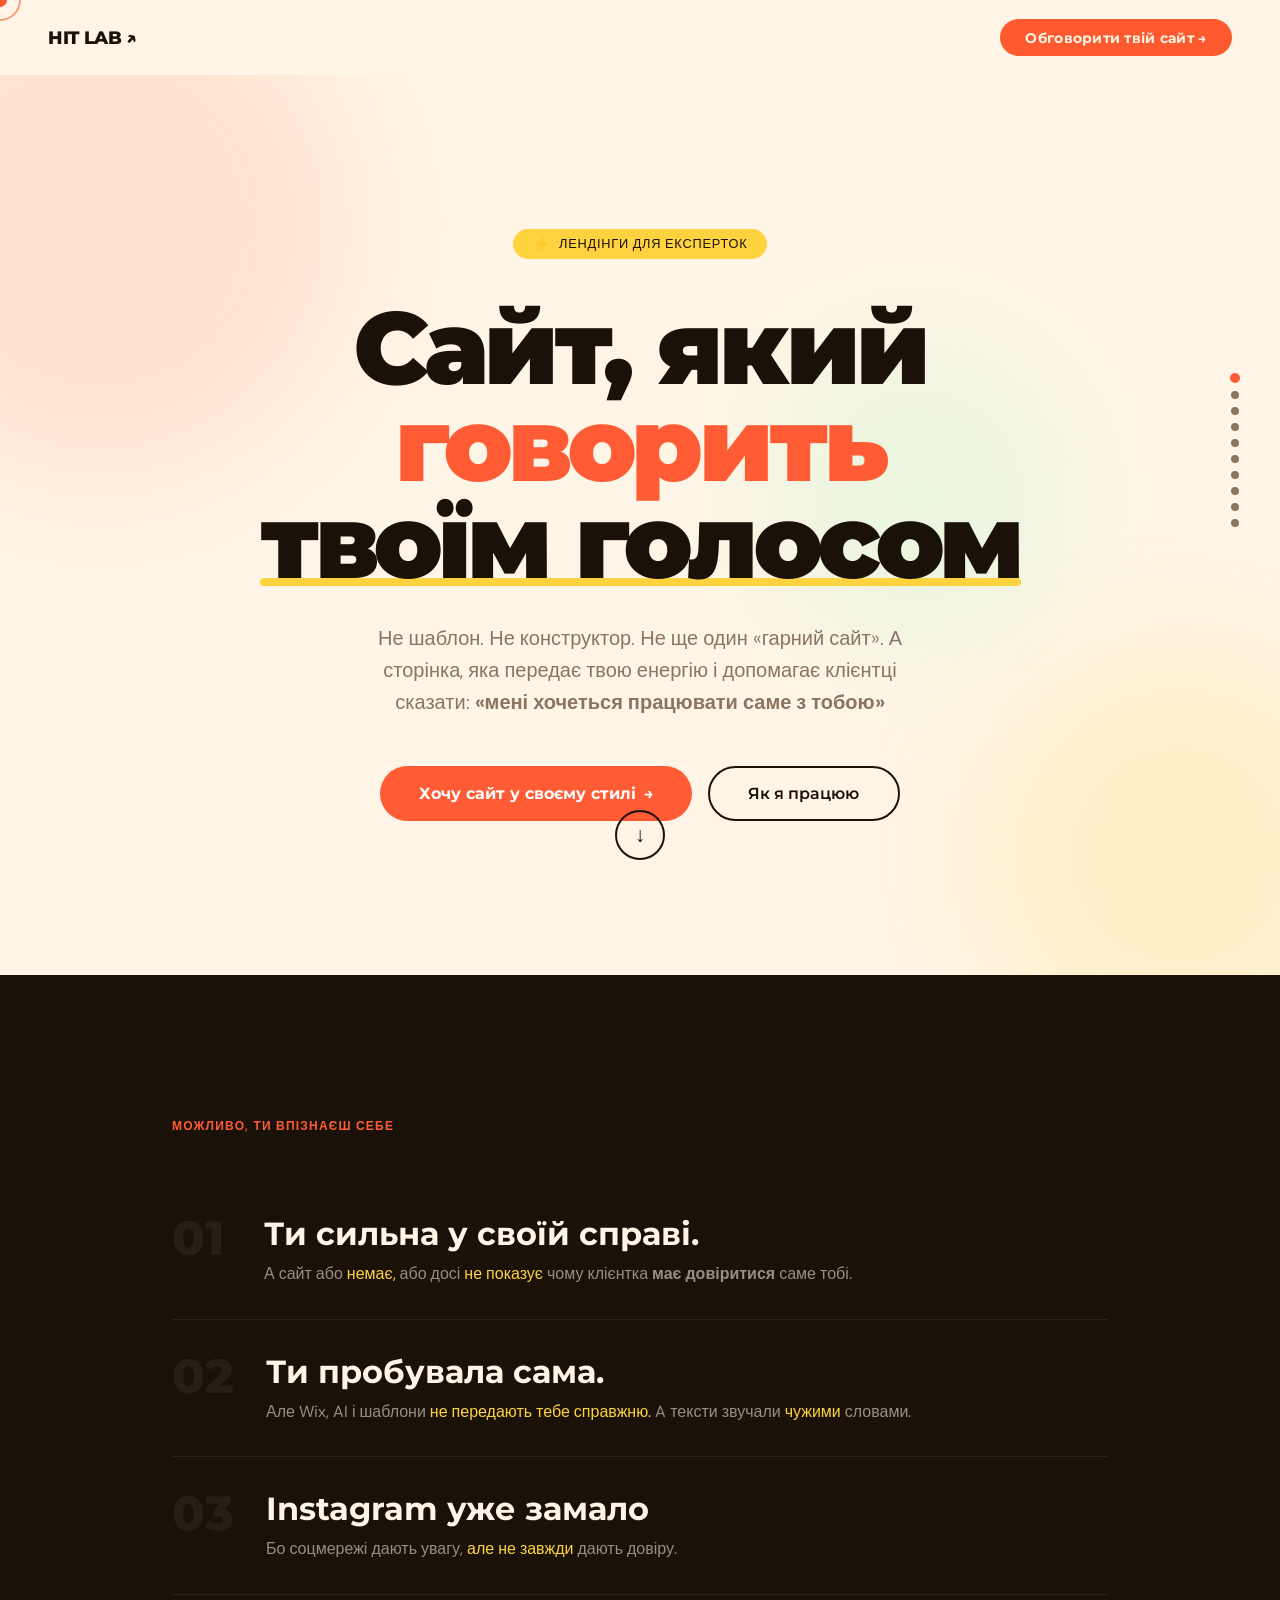
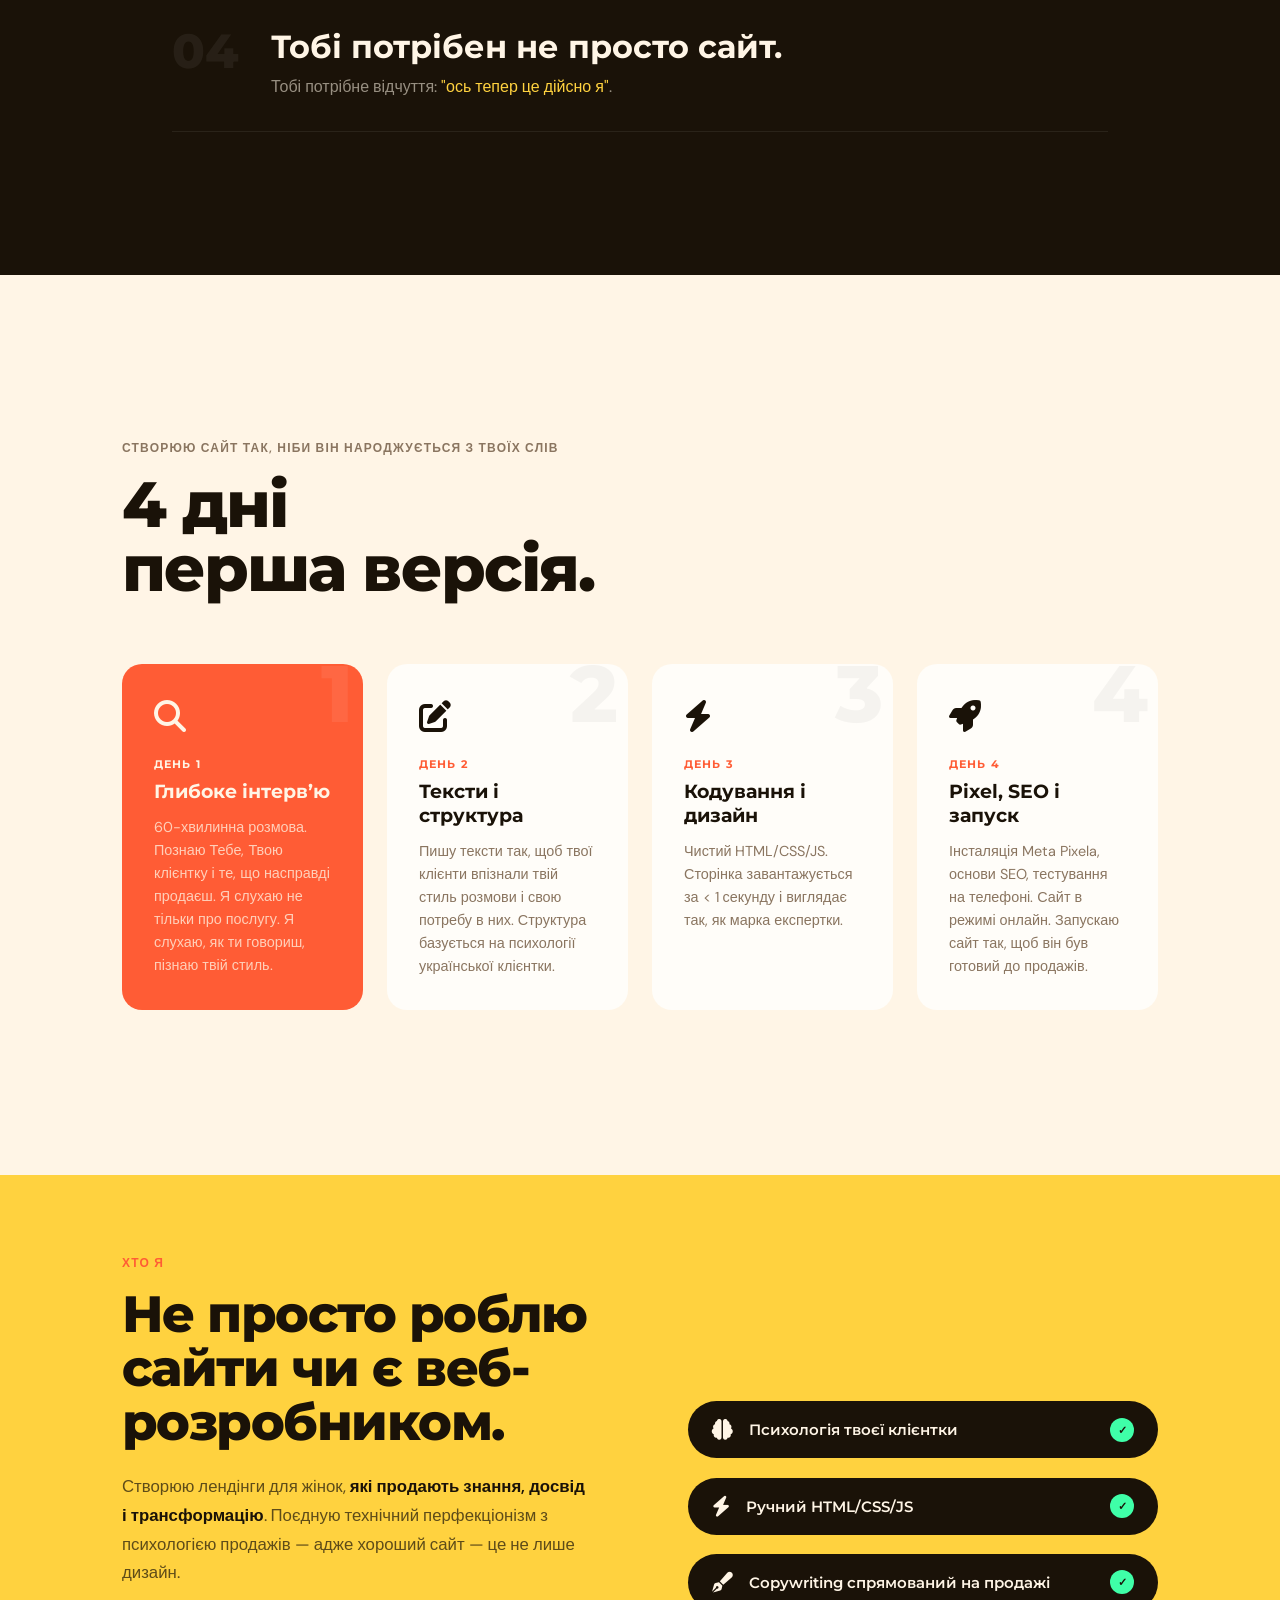
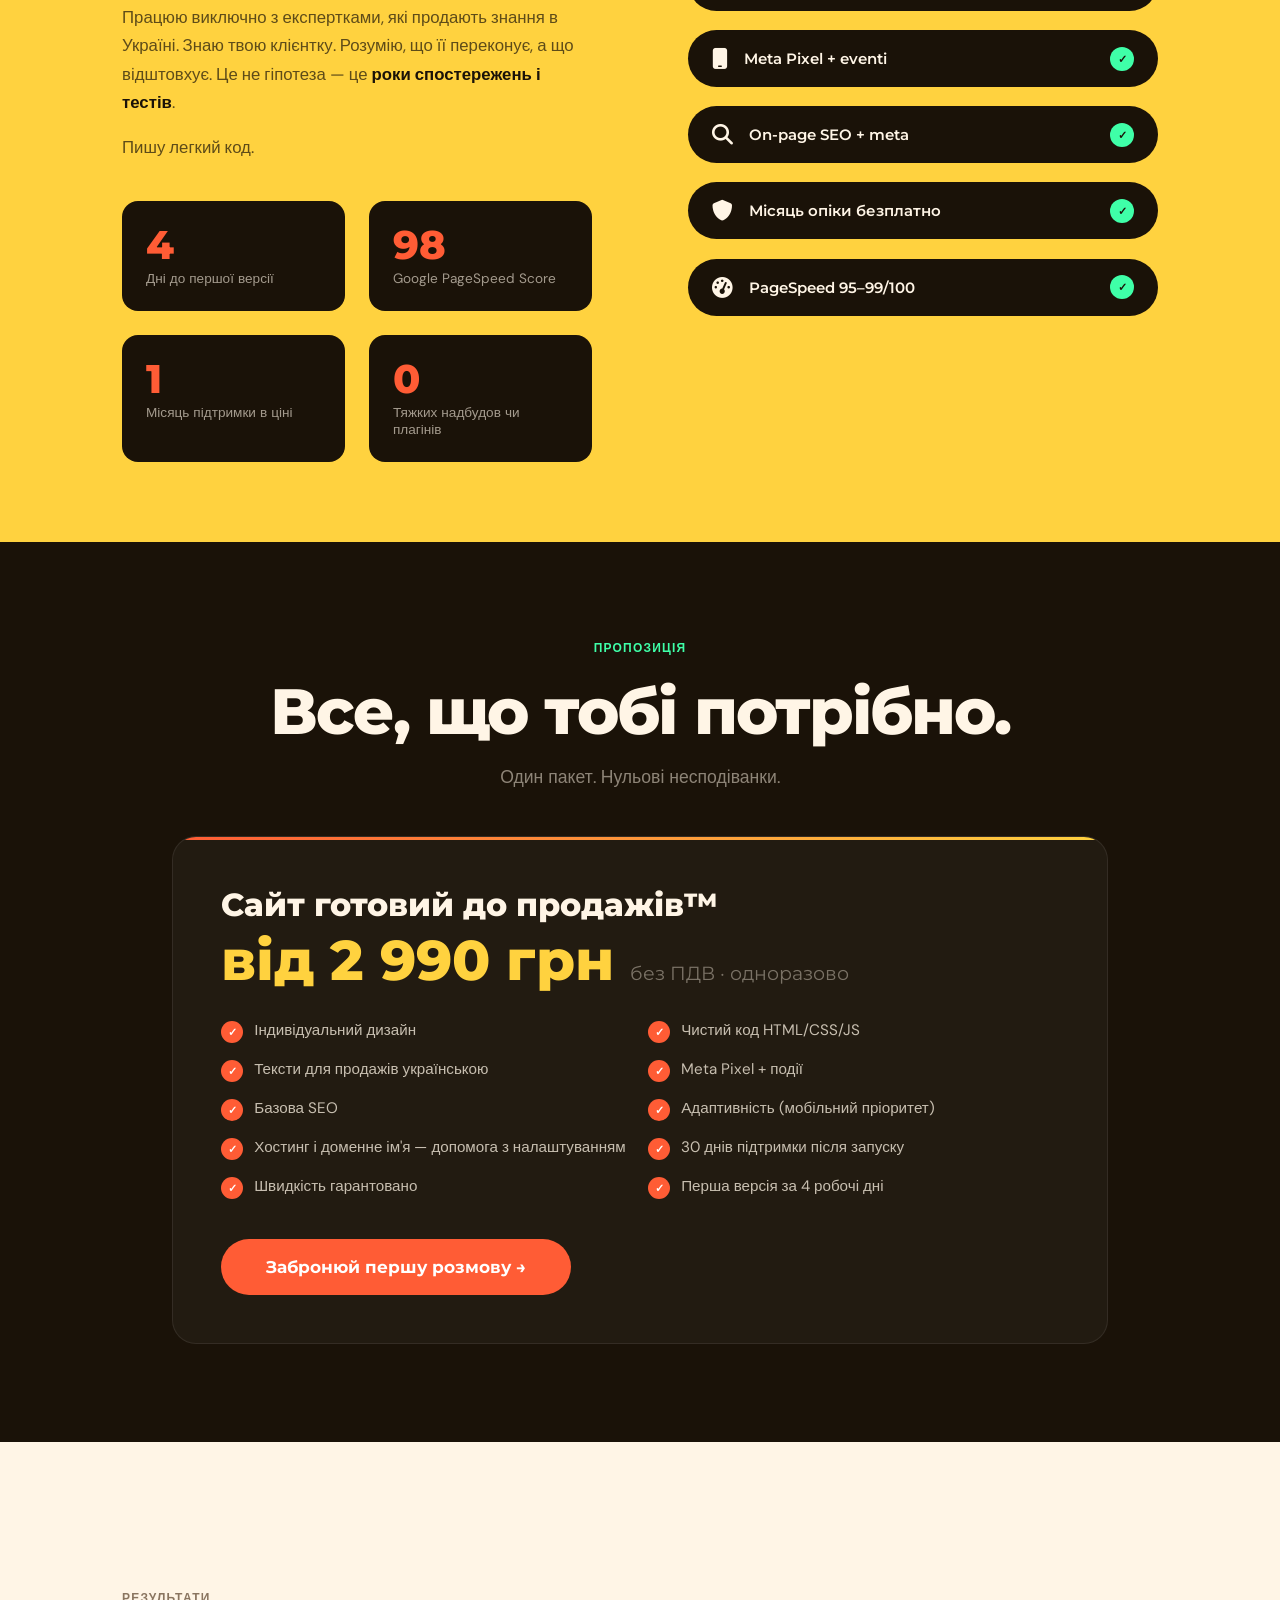
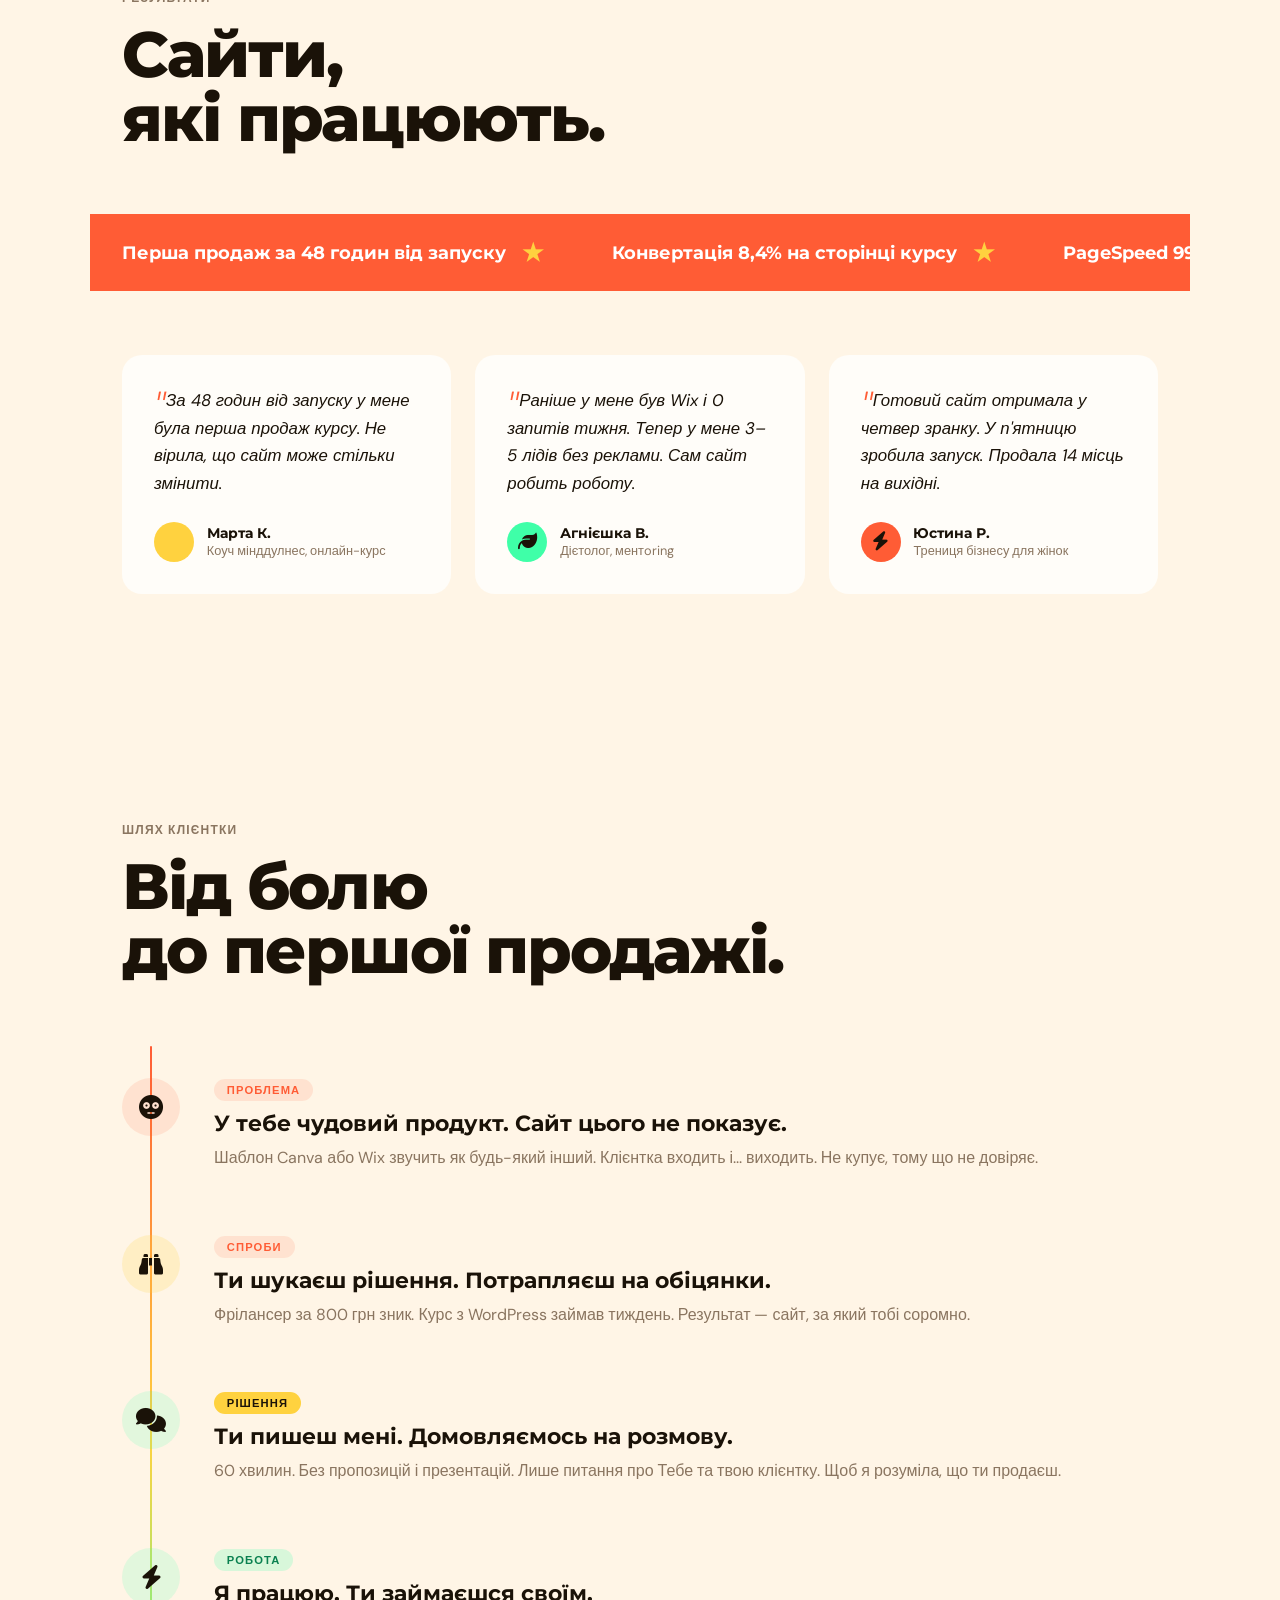
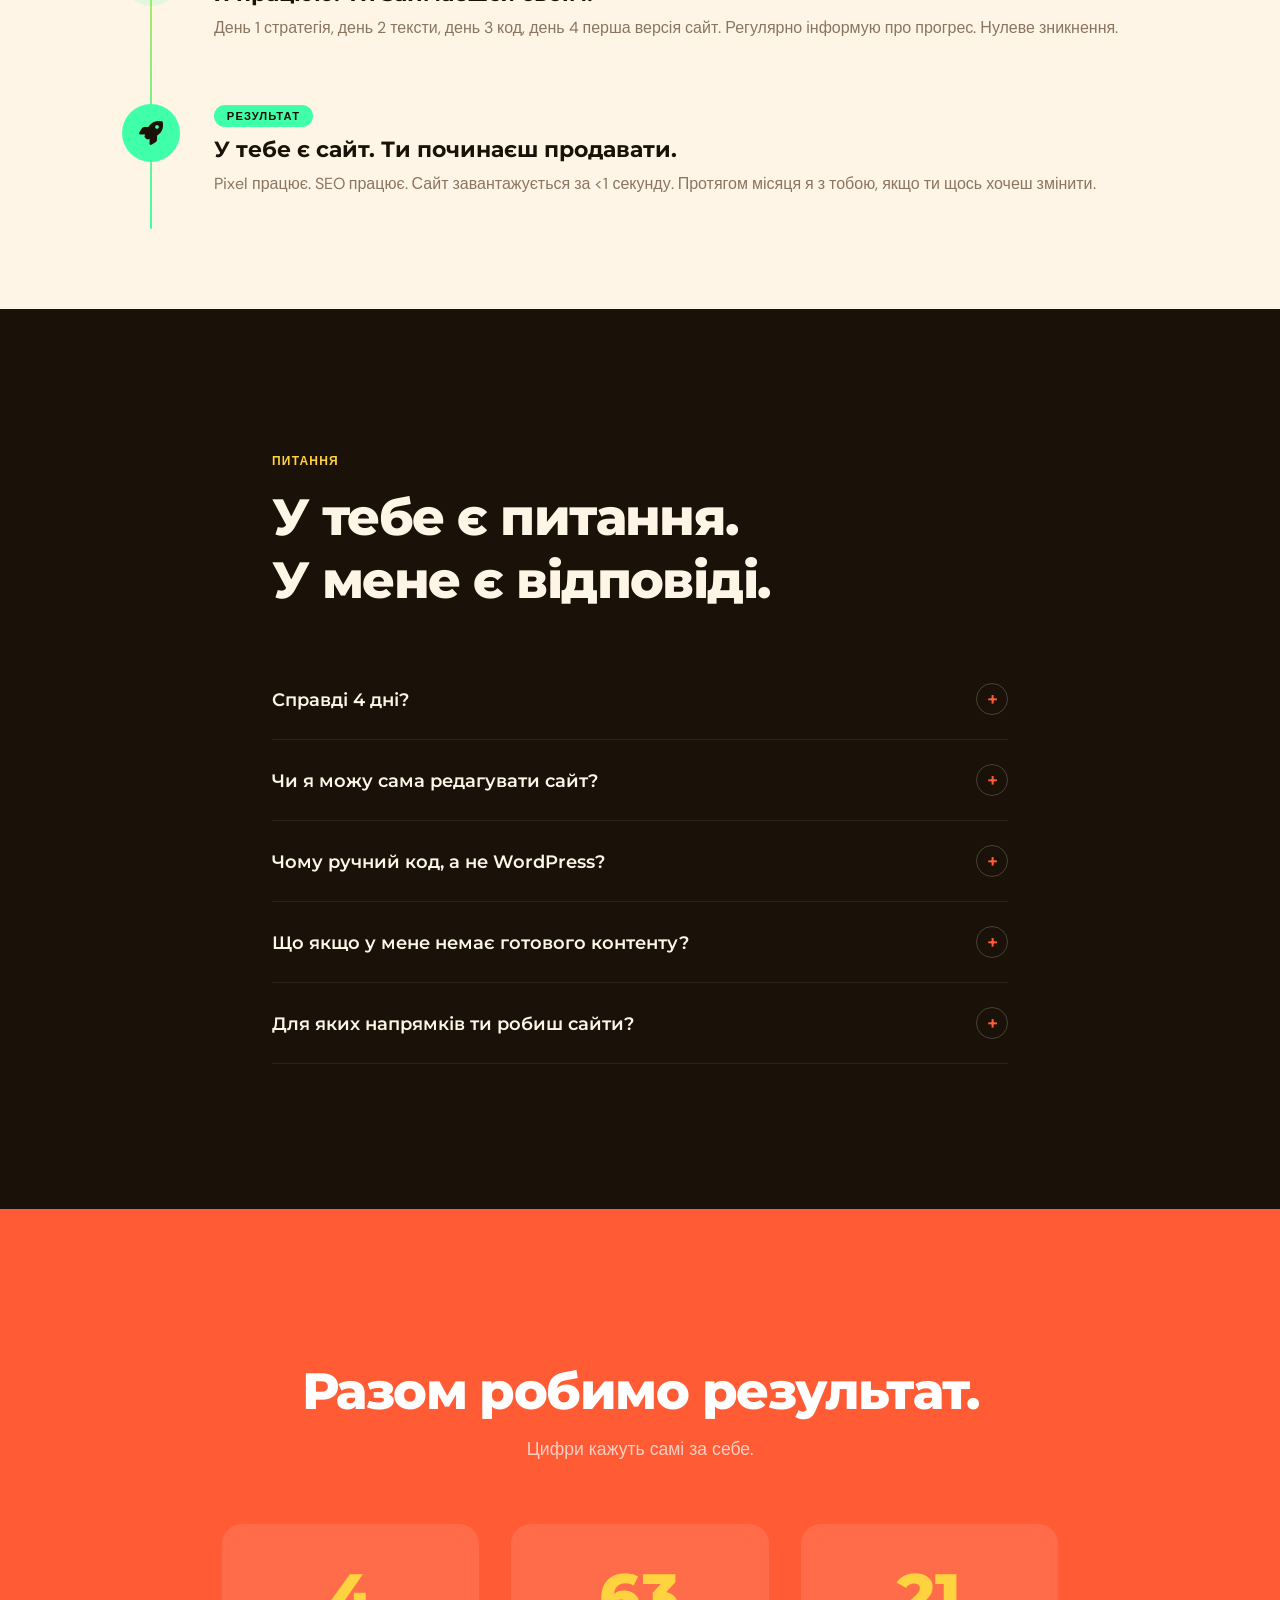
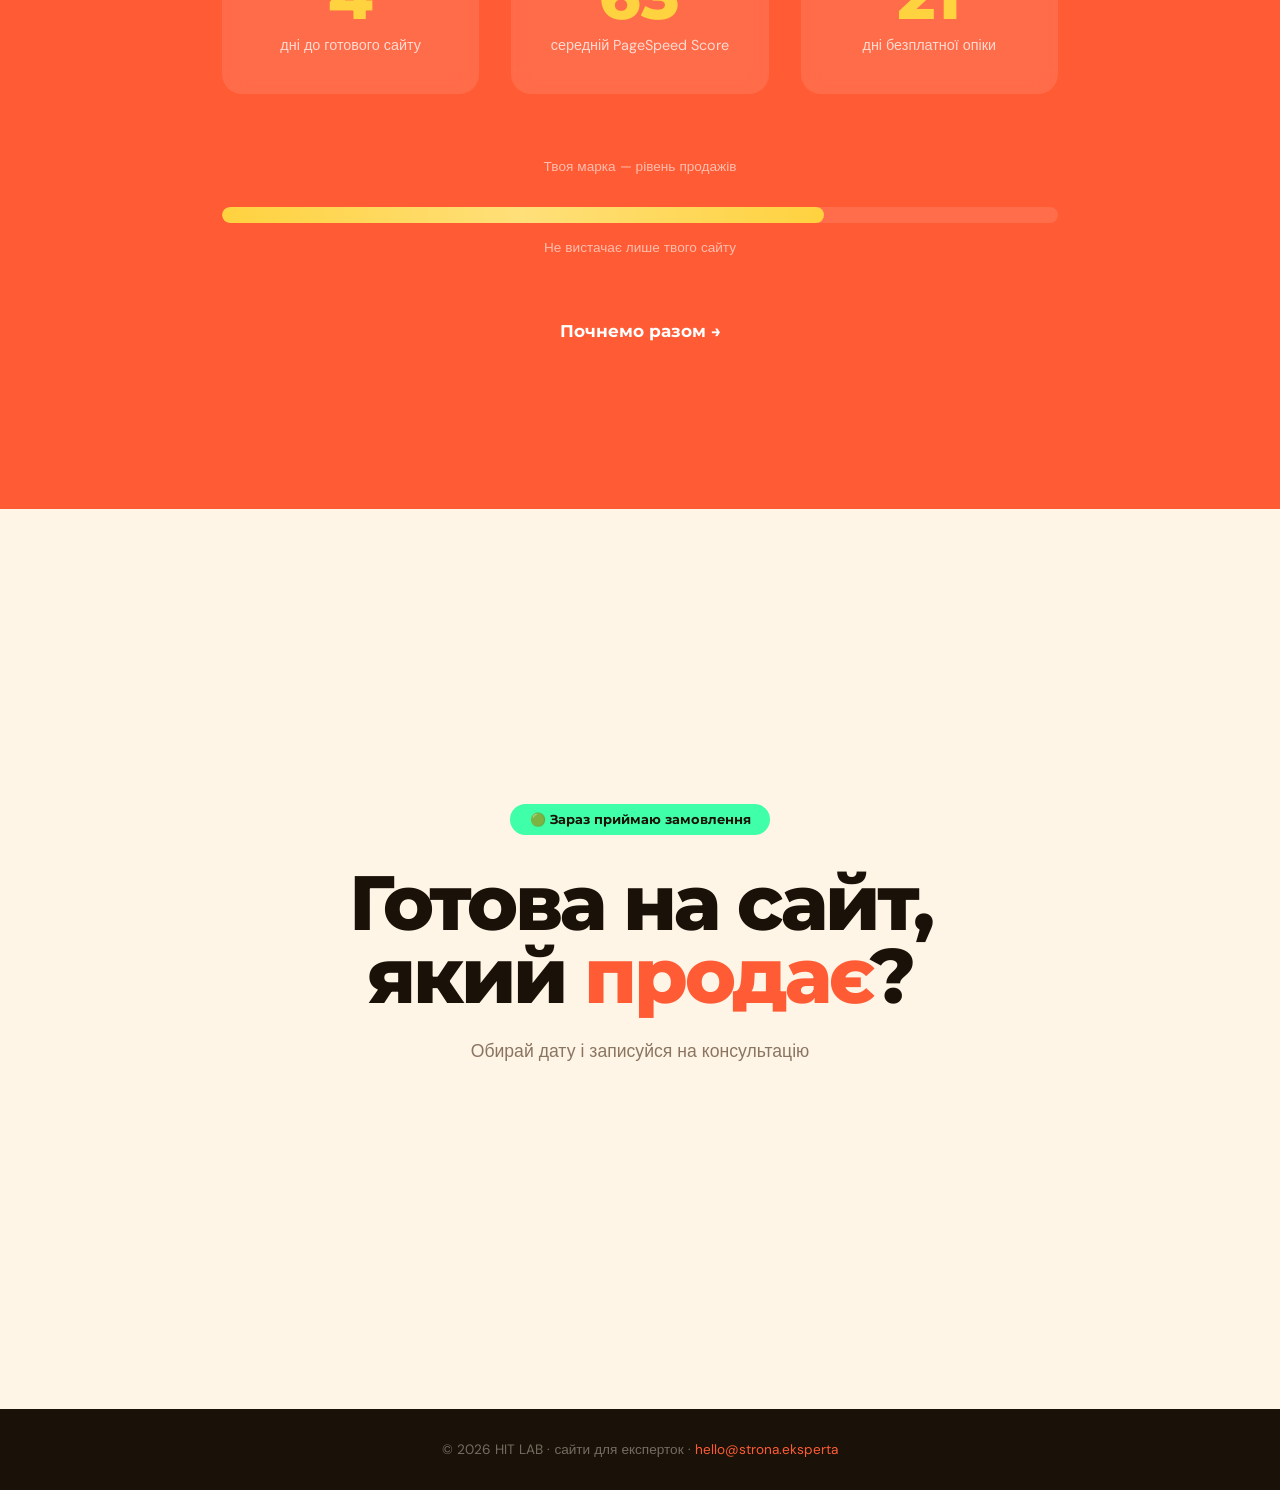
==== commit 26cb02bd: "fixed" ====
--- a/index.html
+++ b/index.html
@@ -5,6 +5,9 @@
 <meta name="viewport" content="width=device-width, initial-scale=1.0">
 <title>Strony sprzedażowe dla ekspertek | Ręczny kod · 4 dni</title>
 <meta name="description" content="Tworzę szybkie, nowoczesne strony sprzedażowe dla ekspertek budujących markę online. Pierwsza wersja w 4 dni.">
+<title>Сайт, який говорить твоїм голосом | HIT LAB</title>
+<meta name="description" content="Лендінг для експертки, який передає твою енергію, звучить твоїм голосом і м’яко приводить клієнтку до покупки. Перша версія за 4 дні.">
+
 <link rel="preconnect" href="https://fonts.googleapis.com">
 <link rel="preconnect" href="https://fonts.gstatic.com" crossorigin>
 <link href="https://fonts.googleapis.com/css2?family=Syne:wght@400;600;700;800&family=DM+Sans:ital,wght@0,300;0,400;0,500;1,300&display=swap" rel="stylesheet">
@@ -22,8 +25,8 @@
 <div class="progress-bar" id="progressBar"></div>
 
 <nav>
-  <a href="#" class="nav-logo">сайт.експерта ↗</a>
-  <a href="#kontakt" class="nav-cta">Почнемо →</a>
+  <a href="#" class="nav-logo">HIT LAB ↗</a>
+  <a href="#kontakt" class="nav-cta">Обговорити твій сайт →</a>
 </nav>
 
 <div class="section-counter" id="sectionCounter"></div>
@@ -44,8 +47,12 @@
       <span class="accent">говорить</span><br>
       <span class="under">твоїм голосом</span>
     </h1>
-    <p class="hero-sub">Перестань витрачати вечори на шаблони, конструктори і тексти "як у всіх".
-Почни з лендінгу, який передає тебе — і м’яко приводить твою клієнтку до заявки.</p>
+    <p class="hero-sub">Не шаблон.  
+      Не конструктор.  
+      Не ще один «гарний сайт».
+
+      А сторінка, яка передає твою енергію
+      і допомагає клієнтці сказати: <strong>«мені хочеться працювати саме з тобою»</strong></p>
     <div class="hero-ctas">
       <a href="#kontakt" class="btn-primary">Хочу сайт у своєму стилі <span>→</span></a>
       <a href="#oferta" class="btn-secondary">Як я працюю</a>
@@ -62,21 +69,21 @@
         <span class="pain-num">01</span>
         <div class="pain-text">
           <h3>Ти сильна у своїй справі.</h3>
-          <p>А сайт досі не показує, <span class="highlight">хто ти</span><strong> насправді.</strong>.</p>
+          <p>А сайт або <span class="highlight">немає,</span> або досі <span class="highlight">не показує</span> чому клієнтка<strong> має довіритися </strong>саме тобі.</p>
         </div>
       </div>
       <div class="pain-item observe" style="transition-delay:0.2s">
         <span class="pain-num">02</span>
         <div class="pain-text">
           <h3>Ти пробувала сама.</h3>
-          <p>Але тексти звучали <span class="highlight">чужими </span>словами.</p>
+          <p>Але Wix, AI і шаблони <span class="highlight">не передають тебе справжню.</span> A тексти звучали <span class="highlight">чужими </span>словами.</p>
         </div>
       </div>
       <div class="pain-item observe" style="transition-delay:0.3s">
         <span class="pain-num">03</span>
         <div class="pain-text">
-          <h3>Ти дивилась на Wix чи AI.</h3>
-          <p>І розуміла: <span class="highlight">красиво — але</span> не твоє.</p>
+          <h3>Instagram уже замало</h3>
+          <p>Бо соцмережі дають увагу, <span class="highlight">але не завжди</span> дають довіру.</p>
         </div>
       </div>
       <div class="pain-item observe" style="transition-delay:0.4s">
@@ -93,31 +100,31 @@
 <!-- SECTION 3: HOW I WORK -->
 <section class="section process" id="sec-2">
   <div class="process-inner">
-    <span class="section-tag">Я роблю сайт так, ніби пишу його разом з тобою</span>
+    <span class="section-tag">Створюю сайт так, ніби він народжується з твоїх слів</span>
     <h2 class="section-h2">4 дні<br> перша версія.</h2>
     <div class="process-grid">
       <div class="process-card observe card-accent" data-step="1" style="transition-delay:0s">
         <span class="card-icon"><i class="fas fa-magnifying-glass"></i></span>
         <div class="card-day">День 1</div>
-        <div class="card-title">Розмова</div>
-        <p class="card-desc">60-хвилинна розмова. Познаю Тебе, Твою клієнтку і те, що насправді продаєш. Я слухаю не тільки про послугу. Я слухаю, як ти говориш.</p>
+        <div class="card-title">Глибоке інтерв’ю</div>
+        <p class="card-desc">60-хвилинна розмова. Познаю Тебе, Твою клієнтку і те, що насправді продаєш. Я слухаю не тільки про послугу. Я слухаю, як ти говориш, пізнаю твій стиль.</p>
       </div>
       <div class="process-card observe" data-step="2" style="transition-delay:0.1s">
         <span class="card-icon"><i class="fas fa-pen-to-square"></i></span>
         <div class="card-day">День 2</div>
-        <div class="card-title">Тексти & Архітектура</div>
+        <div class="card-title">Тексти і структура</div>
         <p class="card-desc">Пишу тексти так, щоб твої клієнти впізнали твій стиль розмови і свою потребу в них. Структура базується на психології української клієнтки.</p>
       </div>
       <div class="process-card observe" data-step="3" style="transition-delay:0.2s">
         <span class="card-icon"><i class="fas fa-bolt"></i></span>
         <div class="card-day">День 3</div>
-        <div class="card-title">Кодування & Дизайн</div>
-        <p class="card-desc">Ручний HTML/CSS/JS. Сторінка завантажується за &lt; 1 секунду і виглядає так, як марка експертки.</p>
+        <div class="card-title">Кодування і дизайн</div>
+        <p class="card-desc">Чистий HTML/CSS/JS. Сторінка завантажується за &lt; 1 секунду і виглядає так, як марка експертки.</p>
       </div>
       <div class="process-card observe" data-step="4" style="transition-delay:0.3s">
         <span class="card-icon"><i class="fas fa-rocket"></i></span>
         <div class="card-day">День 4</div>
-        <div class="card-title">Pixel, SEO & Live</div>
+        <div class="card-title">Pixel, SEO і запуск</div>
         <p class="card-desc">Інсталяція Meta Pixela, основи SEO, тестування на телефоні. Сайт в режимі онлайн. Запускаю сайт так, щоб він був готовий до продажів.</p>
     </div>
   </div>
@@ -173,18 +180,18 @@
       <div class="offer-name">Сайт готовий до продажів™</div>
       <div class="offer-price">від 2 990 грн <span>без ПДВ · одноразово</span></div>
       <div class="offer-features">
-        <div class="offer-feature">Дизайн & ручний код HTML/CSS/JS</div>
+        <div class="offer-feature">Індивідуальний дизайн</div>
+        <div class="offer-feature">Чистий код HTML/CSS/JS</div>
         <div class="offer-feature">Тексти для продажів українською</div>
-        <div class="offer-feature">Meta Pixel + користувацькі eventi</div>
-        <div class="offer-feature">Базова SEO + мета теги</div>
+        <div class="offer-feature">Meta Pixel + події</div>
+        <div class="offer-feature">Базова SEO</div>
         <div class="offer-feature">Адаптивність (мобільний пріоритет)</div>
-        <div class="offer-feature">Google Analytics 4</div>
         <div class="offer-feature">Хостинг і доменне ім'я — допомога з налаштуванням</div>
-        <div class="offer-feature">30 днів опіки після запуску</div>
-        <div class="offer-feature">PageSpeed 95+ гарантовано</div>
+        <div class="offer-feature">30 днів підтримки після запуску</div>
+        <div class="offer-feature">Швидкість гарантовано</div>
         <div class="offer-feature">Перша версія за 4 робочі дні</div>
       </div>
-      <a href="#kontakt" class="offer-cta">Забронюй терміноцинку → <span>🚀</span></a>
+      <a href="#kontakt" class="offer-cta">Забронюй першу розмову →</a>
     </div>
   </div>
 </section>
@@ -278,7 +285,7 @@
         <div class="j-content">
           <span class="j-tag work-tag">Робота</span>
           <h3>Я працюю. Ти займаєшся своїм.</h3>
-          <p>День 1 стратегія, день 2 тексти, день 3 код, день 4 live. Регулярно інформую про прогрес. Нулевого зникнення.</p>
+          <p>День 1 стратегія, день 2 тексти, день 3 код, день 4 перша версія сайт. Регулярно інформую про прогрес. Нулеве зникнення.</p>
         </div>
       </div>
       <div class="journey-step observe" style="transition-delay:0.6s">
@@ -286,7 +293,7 @@
         <div class="j-content">
           <span class="j-tag result-tag">Результат</span>
           <h3>У тебе є сайт. Ти починаєш продавати.</h3>
-          <p>Pixel працює. SEO працює. Сайт завантажується за &lt;1s. Протягом місяця я з тобою, якщо ти щось хочеш змінити.</p>
+          <p>Pixel працює. SEO працює. Сайт завантажується за &lt;1 секунду. Протягом місяця я з тобою, якщо ти щось хочеш змінити.</p>
         </div>
       </div>
     </div>
@@ -296,7 +303,7 @@
 <!-- SECTION 8: FAQ -->
 <section class="section faq" id="sec-7">
   <div class="faq-inner">
-    <span class="section-tag faq-tag">ЧАП</span>
+    <span class="section-tag faq-tag">питання</span>
     <h2 class="faq-h2">У тебе є питання.<br>У мене є відповіді.</h2>
     <div class="faq-item">
       <div class="faq-q" onclick="toggleFaq(this)">Справді 4 дні? <span class="faq-icon">+</span></div>
@@ -344,7 +351,7 @@
     <div class="xp-bar-wrap">
       <div class="xp-bar" id="xpBar"></div>
     </div>
-    <div class="xp-label">Не вистачає лише сайту 🚀</div>
+    <div class="xp-label">Не вистачає лише твого сайту</div>
     <a href="#kontakt" class="offer-cta" style="display:inline-flex;margin-top:1rem;">Почнемо разом →</a>
   </div>
 </section>
@@ -354,7 +361,7 @@
   <div class="cta-inner" id="kontakt">
     <div class="cta-badge">🟢 Зараз приймаю замовлення</div>
     <h2 class="cta-h2">Готова на сайт,<br>який <em>продає</em>?</h2>
-    <p class="cta-p">Введи пошту — напишу в течение 24 років з пропозицією часу розмови.</p>
+    <p class="cta-p">Обирай дату і записуйся на консультацію</p>
     <div class="cta-form">
       <div style="width:100%;height:100%;overflow:scroll" id="my-cal-inline-30min"></div>
     </div> 
@@ -362,8 +369,12 @@
 </section>
 
 <footer>
-  <p>© 2026 strona.eksperta · Ручний код для експерток · <a href="mailto:hello@strona.eksperta">hello@strona.eksperta</a></p>
+  <p>© 2026 HIT LAB · сайти для експерток · <a href="mailto:hello@strona.eksperta">hello@strona.eksperta</a></p>
 </footer>
+
+<a href="#kontakt" class="sticky-cta hidden" id="stickyCta">
+  Забронюй першу розмову →
+</a>
 
 <script type="text/javascript">
   (function (C, A, L) { let p = function (a, ar) { a.q.push(ar); }; let d = C.document; C.Cal = C.Cal || function () { let cal = C.Cal; let ar = arguments; if (!cal.loaded) { cal.ns = {}; cal.q = cal.q || []; d.head.appendChild(d.createElement("script")).src = A; cal.loaded = true; } if (ar[0] === L) { const api = function () { p(api, arguments); }; const namespace = ar[1]; api.q = api.q || []; if(typeof namespace === "string"){cal.ns[namespace] = cal.ns[namespace] || api;p(cal.ns[namespace], ar);p(cal, ["initNamespace", namespace]);} else p(cal, ar); return;} p(cal, ar); }; })(window, "https://app.cal.com/embed/embed.js", "init");
--- a/styles.css
+++ b/styles.css
@@ -83,10 +83,6 @@
 
   /* NAV */
   nav {
-    position: fixed;
-    top: 0;
-    left: 0;
-    right: 0;
     z-index: 100;
     padding: 1.2rem 3rem;
     display: flex;
@@ -1430,4 +1426,49 @@
     .about-stats {
       grid-template-columns: 1fr 1fr;
     }
+  }
+
+  /* STICKY BUTTON */
+  .sticky-cta {
+    position: fixed;
+    bottom: 2rem;
+    right: 2rem;
+    z-index: 99;
+    background: var(--coral);
+    color: var(--white);
+    padding: 1rem 1.5rem;
+    border-radius: 100px;
+    text-decoration: none;
+    font-family: var(--title-font);
+    font-weight: 700;
+    font-size: 0.9rem;
+    letter-spacing: 0.02em;
+    box-shadow: 0 10px 40px rgba(255, 92, 53, 0.3);
+    transition: all 0.3s cubic-bezier(0.34, 1.56, 0.64, 1);
+    display: flex;
+    align-items: center;
+    gap: 0.5rem;
+    border: none;
+    cursor: pointer;
+  }
+
+  .sticky-cta:hover {
+    background: var(--ink);
+    transform: translateY(-4px);
+    box-shadow: 0 15px 50px rgba(10, 10, 10, 0.3);
+  }
+
+  .sticky-cta.hidden {
+    opacity: 0;
+    pointer-events: none;
+    transform: translateY(100px);
+  }
+
+  @media (max-width: 768px) {
+    .sticky-cta {
+      bottom: 1rem;
+      right: 1rem;
+      padding: 0.75rem 1.2rem;
+      font-size: 0.8rem;
+    }
   }
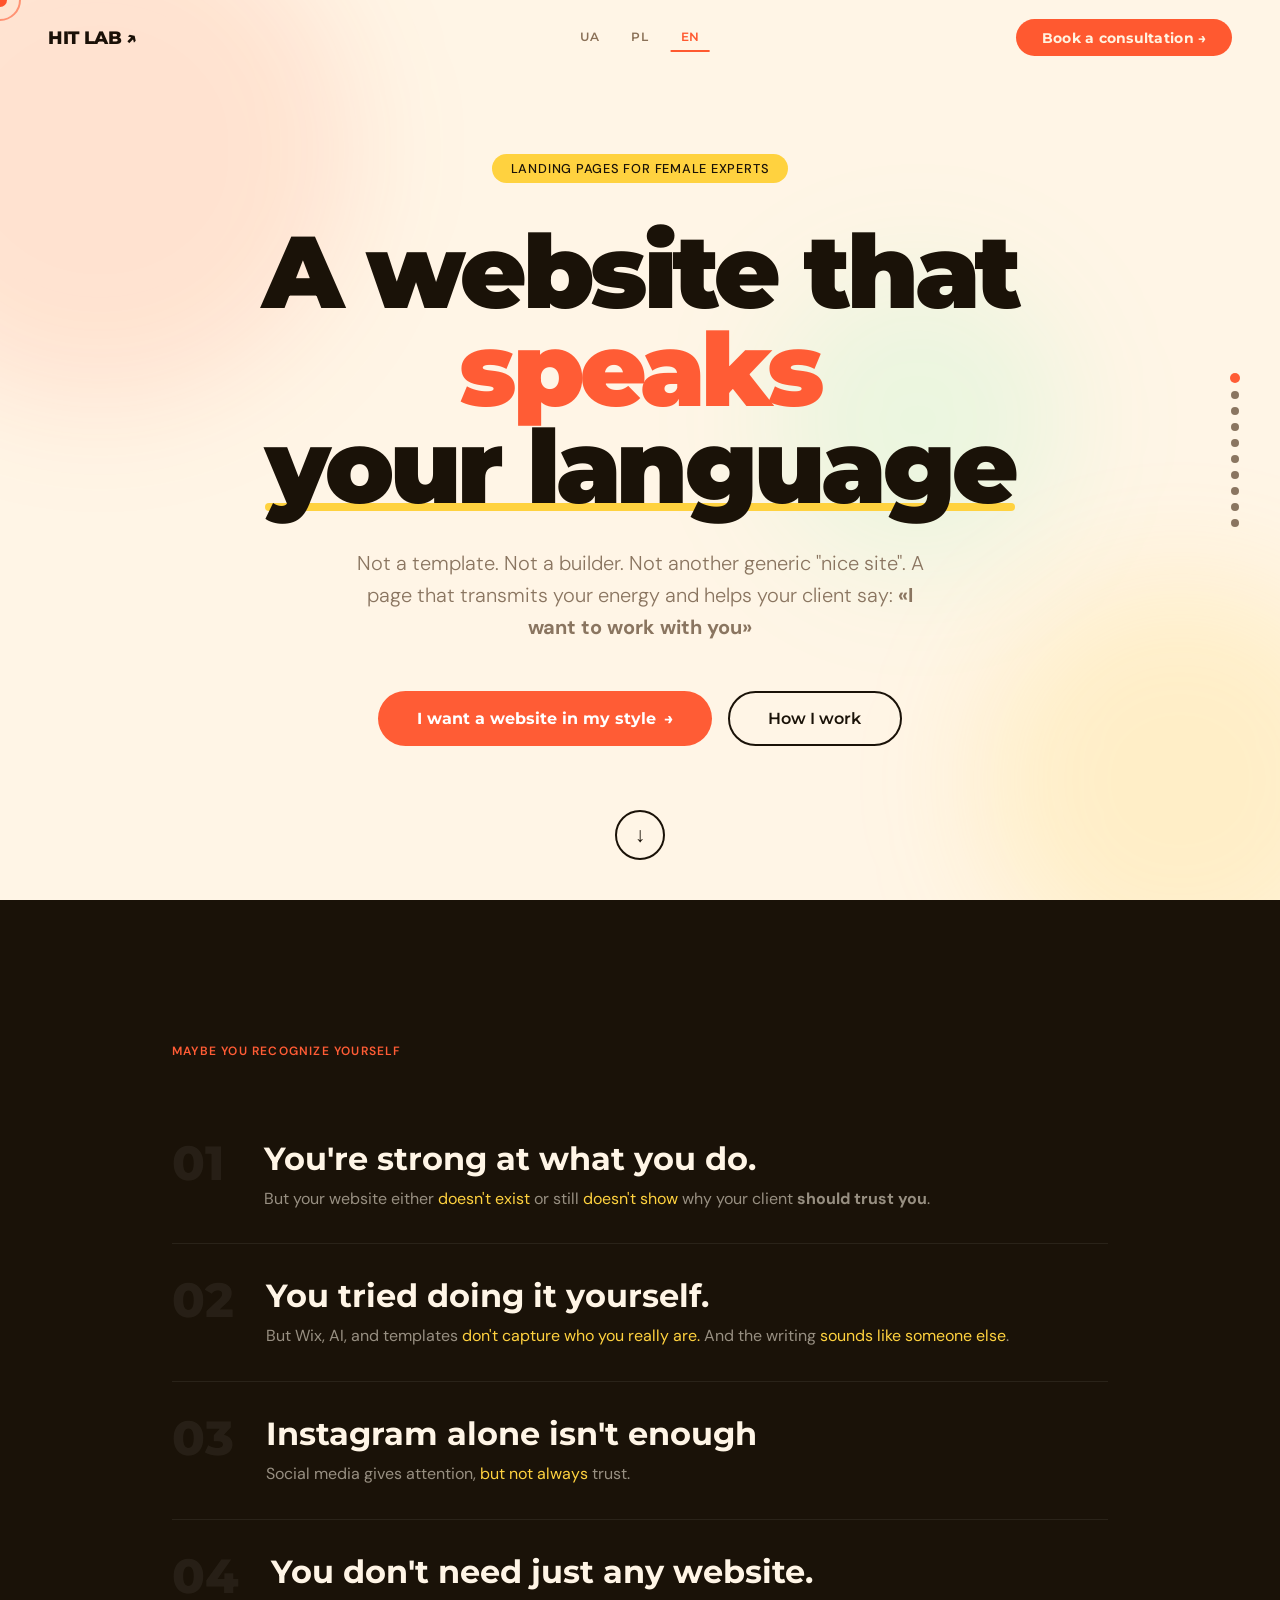
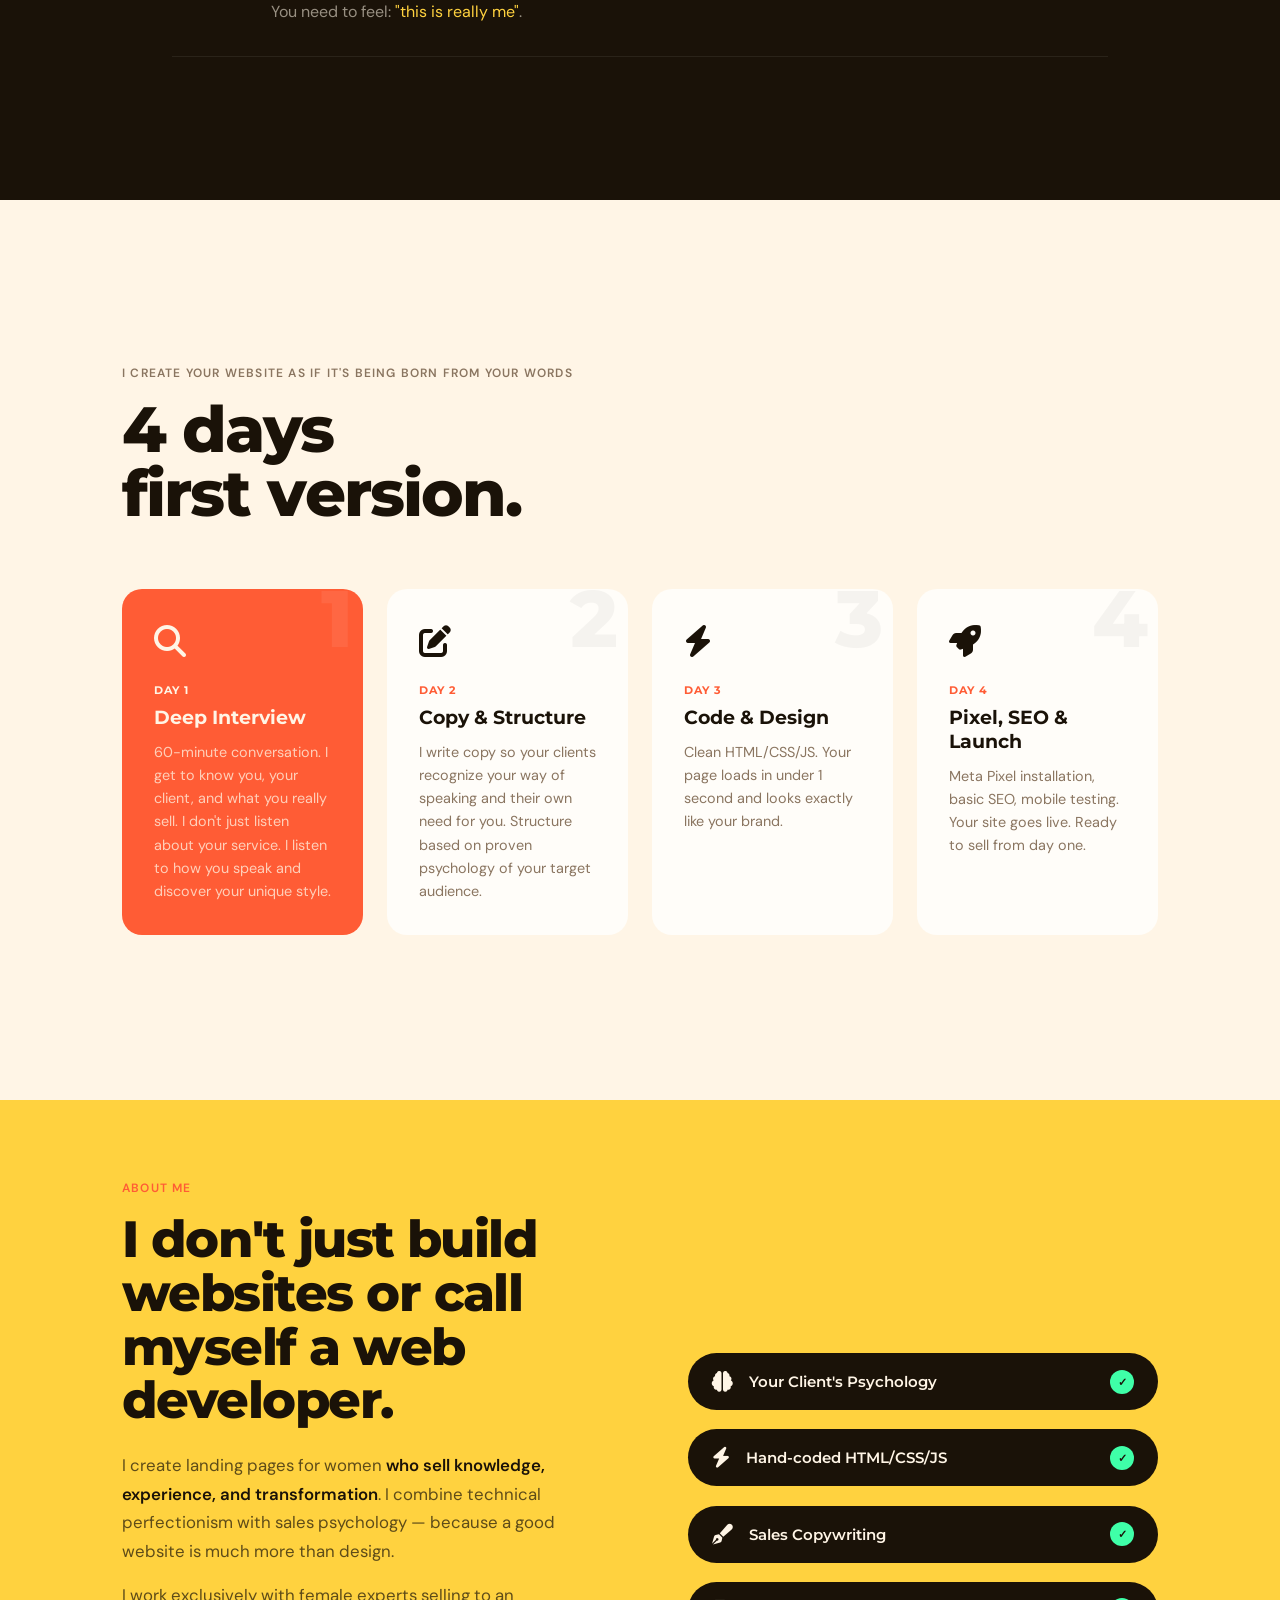
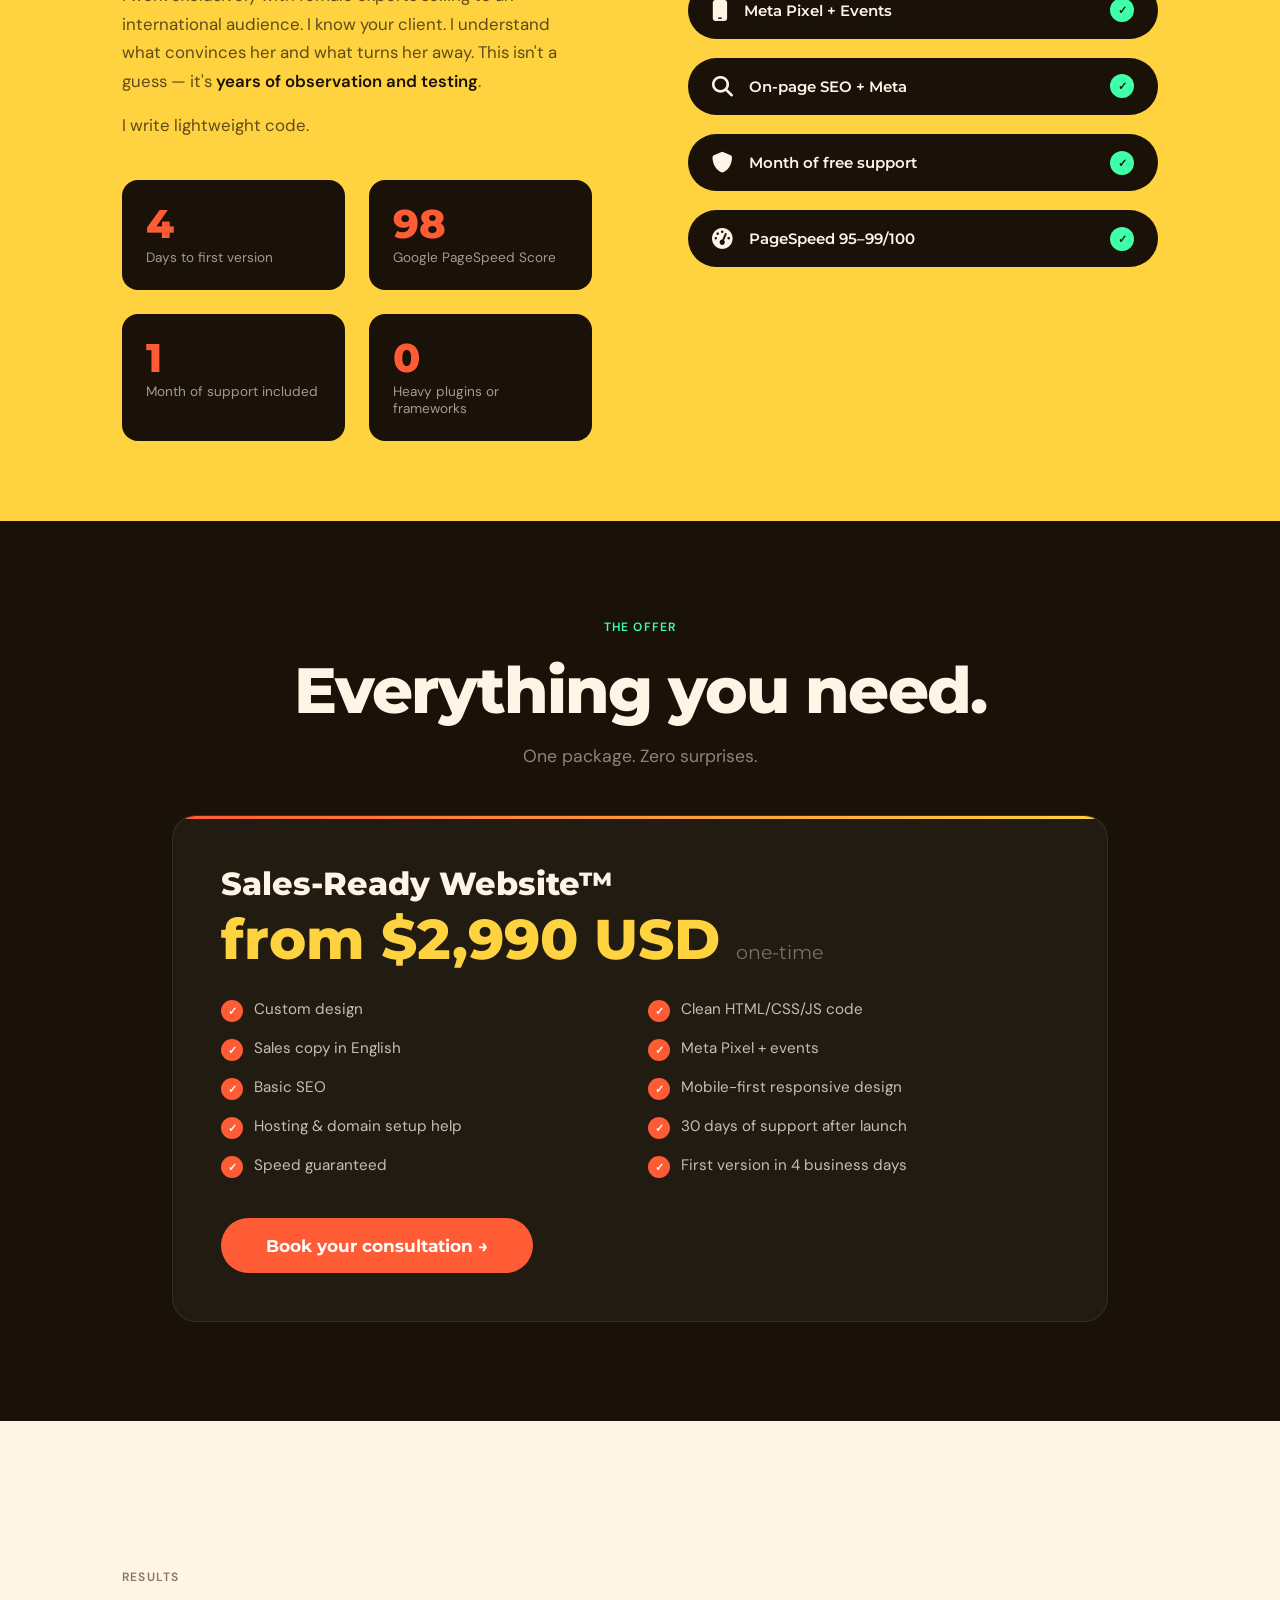
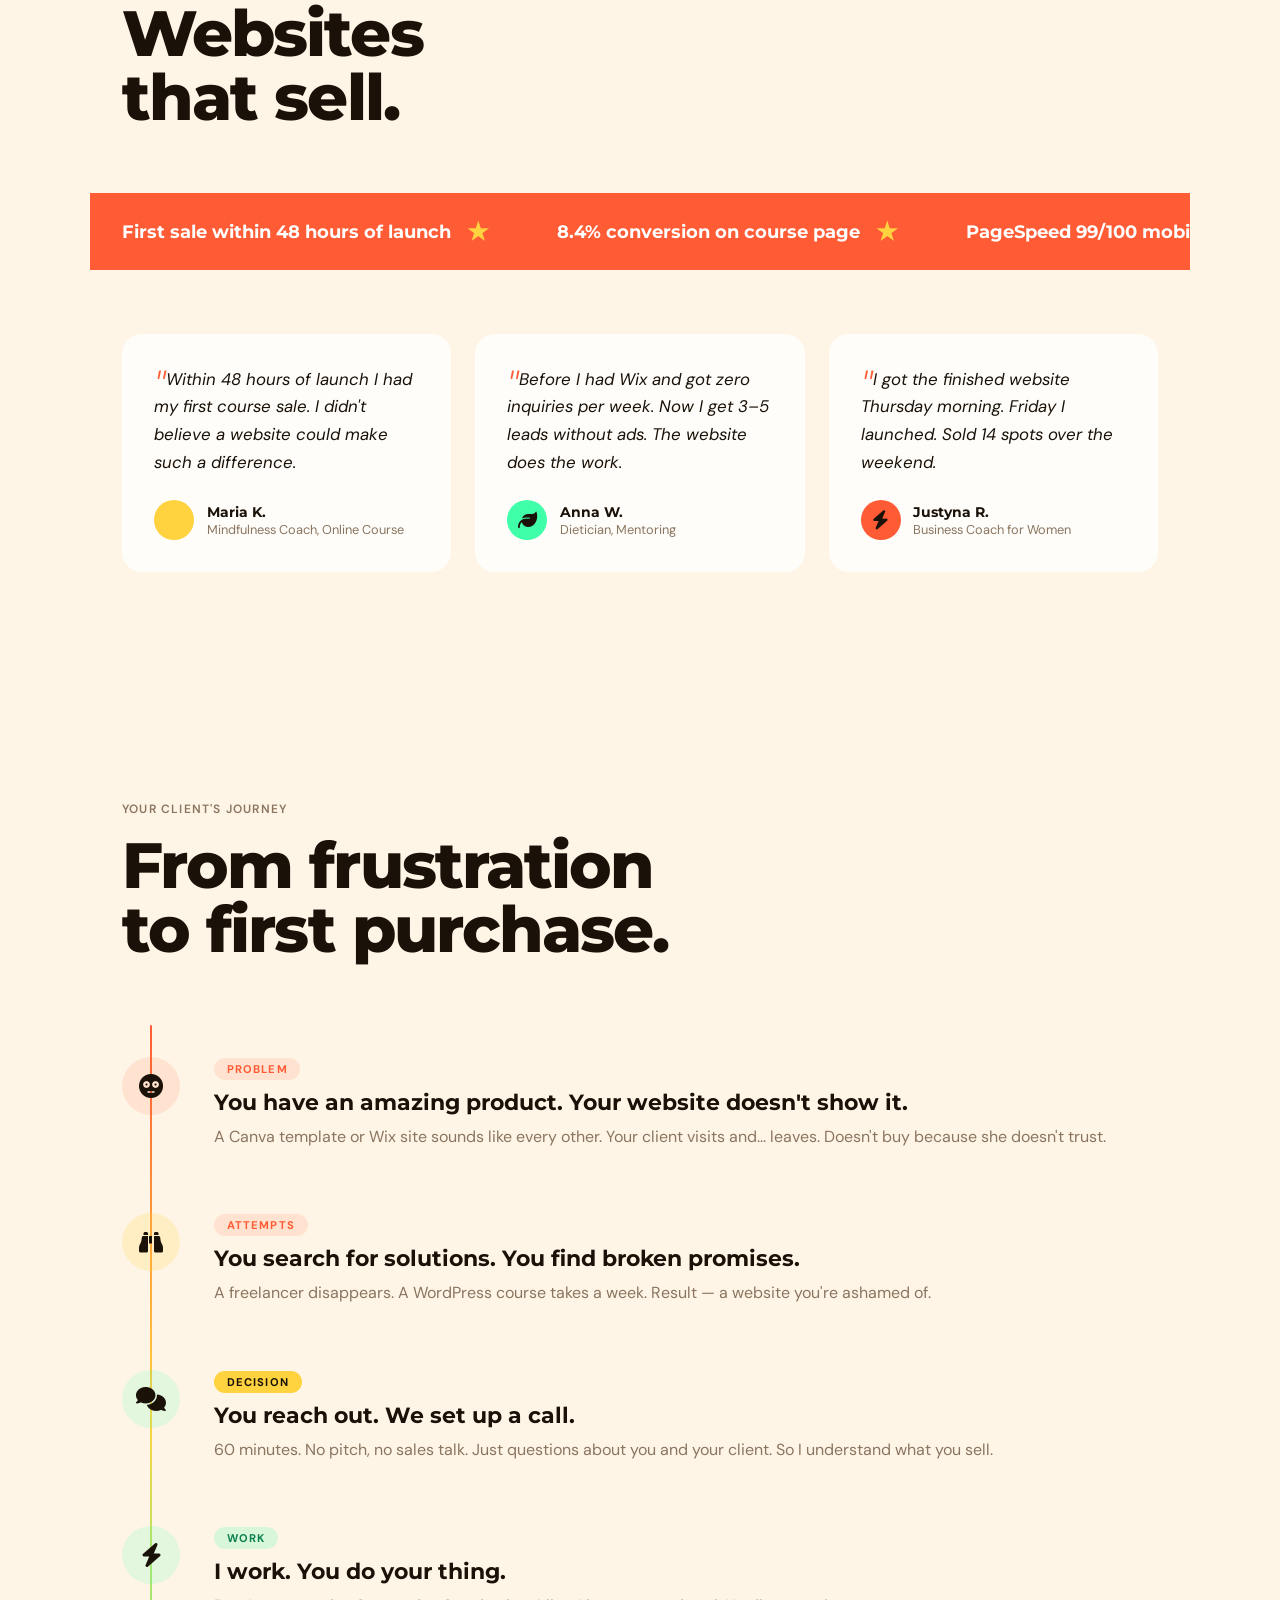
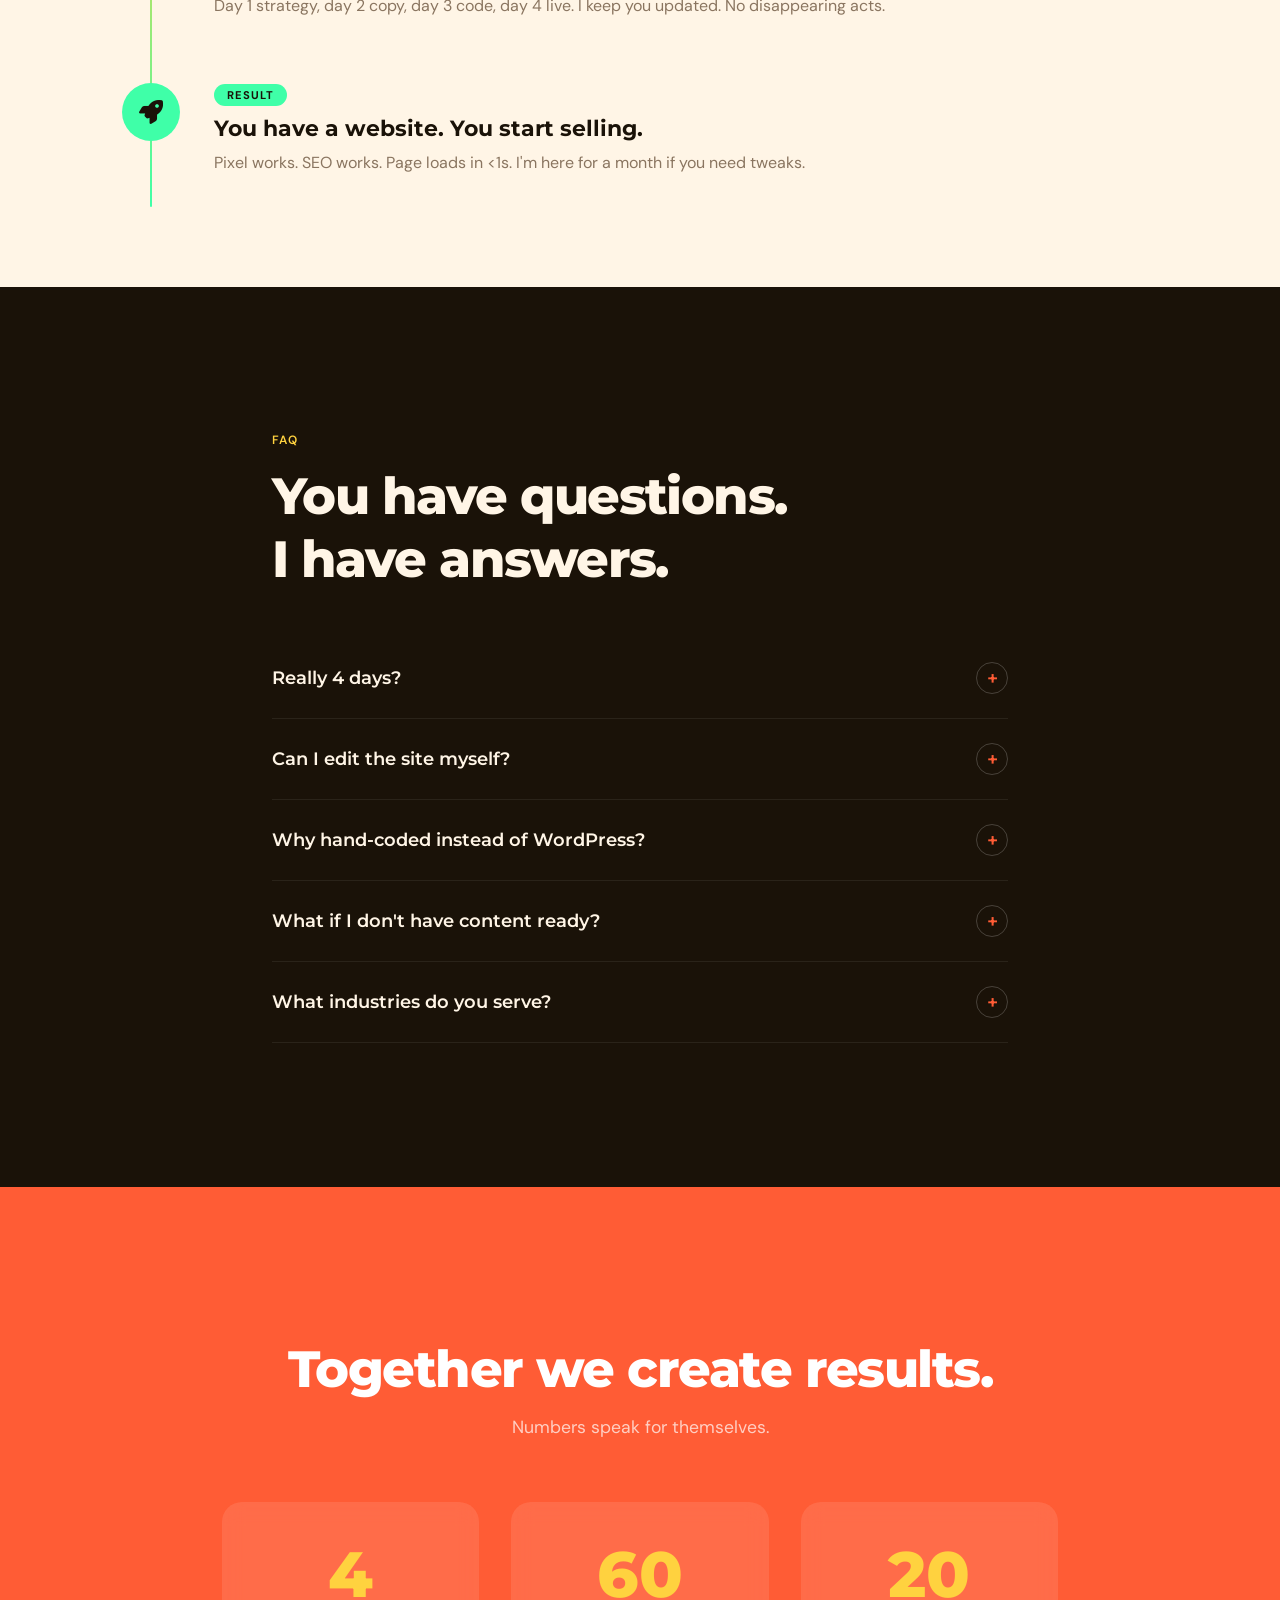
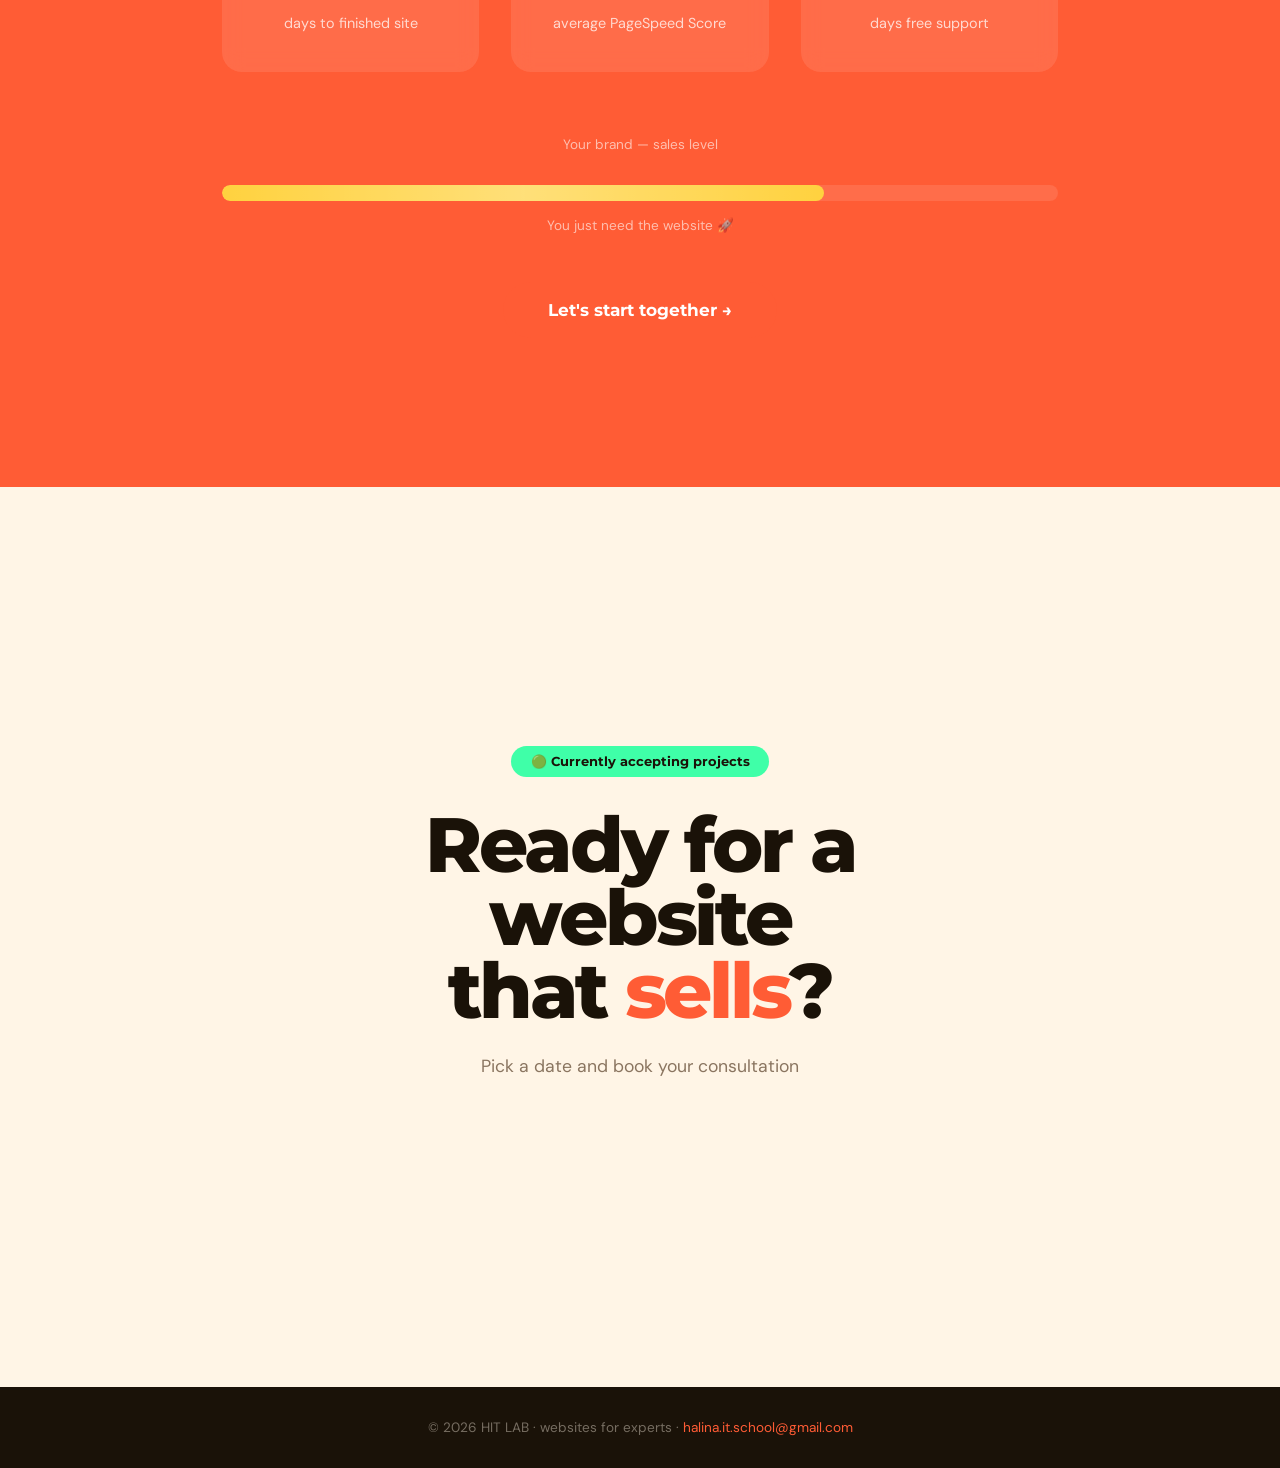
==== commit 46144f45: "added router with languages" ====
--- a/index.html
+++ b/index.html
@@ -1,392 +1,40 @@
 <!DOCTYPE html>
-<html lang="uk">
+<html>
 <head>
-<meta charset="UTF-8">
-<meta name="viewport" content="width=device-width, initial-scale=1.0">
-<title>Strony sprzedażowe dla ekspertek | Ręczny kod · 4 dni</title>
-<meta name="description" content="Tworzę szybkie, nowoczesne strony sprzedażowe dla ekspertek budujących markę online. Pierwsza wersja w 4 dni.">
-<title>Сайт, який говорить твоїм голосом | HIT LAB</title>
-<meta name="description" content="Лендінг для експертки, який передає твою енергію, звучить твоїм голосом і м’яко приводить клієнтку до покупки. Перша версія за 4 дні.">
-
-<link rel="preconnect" href="https://fonts.googleapis.com">
-<link rel="preconnect" href="https://fonts.gstatic.com" crossorigin>
-<link href="https://fonts.googleapis.com/css2?family=Syne:wght@400;600;700;800&family=DM+Sans:ital,wght@0,300;0,400;0,500;1,300&display=swap" rel="stylesheet">
-
-<link href="https://fonts.googleapis.com/css2?family=Montserrat:wght@900&display=swap&subset=cyrillic" rel="stylesheet">
-<link rel="stylesheet" href="https://cdnjs.cloudflare.com/ajax/libs/font-awesome/6.4.0/css/all.min.css">
-<link rel="stylesheet" href="styles.css">
-<script src="js/main.js" defer></script>
+    <meta charset="UTF-8">
+    <meta name="viewport" content="width=device-width, initial-scale=1.0">
+    <title>HIT LAB</title>
+    <script>
+        // Language detection and routing
+        (function() {
+            const lang = navigator.language.split('-')[0];
+            const supportedLangs = {'pl': 'pl', 'en': 'en'};
+            const targetLang = supportedLangs[lang] || 'ua';
+            window.location.replace('/' + targetLang + '/');
+        })();
+    </script>
+    <style>
+        body {
+            display: flex;
+            align-items: center;
+            justify-content: center;
+            height: 100vh;
+            font-family: Arial, sans-serif;
+            background: #FFF5E6;
+            margin: 0;
+        }
+        h1 {
+            color: #1A1208;
+            text-align: center;
+            line-height: 1.6;
+        }
+    </style>
 </head>
-
 <body>
-
-<div class="cursor" id="cursor"></div>
-<div class="cursor-ring" id="cursorRing"></div>
-<div class="progress-bar" id="progressBar"></div>
-
-<nav>
-  <a href="#" class="nav-logo">HIT LAB ↗</a>
-  <a href="#kontakt" class="nav-cta">Обговорити твій сайт →</a>
-</nav>
-
-<div class="section-counter" id="sectionCounter"></div>
-
-<div class="scroll-arrow" id="scrollArrow">
-  <button class="arrow-btn" id="arrowDown" aria-label="Наступна секція">↓</button>
-</div>
-
-<!-- SECTION 1: HERO -->
-<section class="section hero" id="sec-0">
-  <div class="blob blob-1"></div>
-  <div class="blob blob-2"></div>
-  <div class="blob blob-3"></div>
-  <div class="hero-inner" style="position:relative;z-index:1;">
-    <div class="hero-kicker">Лендінги для експерток</div>
-    <h1 class="hero-h1">
-      Сайт, який<br>
-      <span class="accent">говорить</span><br>
-      <span class="under">твоїм голосом</span>
+    <h1>
+        Redirecting to your language...<br>
+        Перенаправлення на вашу мову...<br>
+        Przekierowanie do Twojego języka...
     </h1>
-    <p class="hero-sub">Не шаблон.  
-      Не конструктор.  
-      Не ще один «гарний сайт».
-
-      А сторінка, яка передає твою енергію
-      і допомагає клієнтці сказати: <strong>«мені хочеться працювати саме з тобою»</strong></p>
-    <div class="hero-ctas">
-      <a href="#kontakt" class="btn-primary">Хочу сайт у своєму стилі <span>→</span></a>
-      <a href="#oferta" class="btn-secondary">Як я працюю</a>
-    </div>
-  </div>
-</section>
-
-<!-- SECTION 2: PAIN POINTS -->
-<section class="section pain" id="sec-1">
-  <div class="pain-inner">
-    <p class="pain-label observe">Можливо, ти впізнаєш себе</p>
-    <div class="pain-items">
-      <div class="pain-item observe" style="transition-delay:0.1s">
-        <span class="pain-num">01</span>
-        <div class="pain-text">
-          <h3>Ти сильна у своїй справі.</h3>
-          <p>А сайт або <span class="highlight">немає,</span> або досі <span class="highlight">не показує</span> чому клієнтка<strong> має довіритися </strong>саме тобі.</p>
-        </div>
-      </div>
-      <div class="pain-item observe" style="transition-delay:0.2s">
-        <span class="pain-num">02</span>
-        <div class="pain-text">
-          <h3>Ти пробувала сама.</h3>
-          <p>Але Wix, AI і шаблони <span class="highlight">не передають тебе справжню.</span> A тексти звучали <span class="highlight">чужими </span>словами.</p>
-        </div>
-      </div>
-      <div class="pain-item observe" style="transition-delay:0.3s">
-        <span class="pain-num">03</span>
-        <div class="pain-text">
-          <h3>Instagram уже замало</h3>
-          <p>Бо соцмережі дають увагу, <span class="highlight">але не завжди</span> дають довіру.</p>
-        </div>
-      </div>
-      <div class="pain-item observe" style="transition-delay:0.4s">
-        <span class="pain-num">04</span>
-        <div class="pain-text">
-          <h3>Тобі потрібен не просто сайт.</h3>
-          <p>Тобі потрібне відчуття: <span class="highlight">"ось тепер це дійсно я"</span>.</p>
-        </div>
-      </div>
-    </div>
-  </div>
-</section>
-
-<!-- SECTION 3: HOW I WORK -->
-<section class="section process" id="sec-2">
-  <div class="process-inner">
-    <span class="section-tag">Створюю сайт так, ніби він народжується з твоїх слів</span>
-    <h2 class="section-h2">4 дні<br> перша версія.</h2>
-    <div class="process-grid">
-      <div class="process-card observe card-accent" data-step="1" style="transition-delay:0s">
-        <span class="card-icon"><i class="fas fa-magnifying-glass"></i></span>
-        <div class="card-day">День 1</div>
-        <div class="card-title">Глибоке інтерв’ю</div>
-        <p class="card-desc">60-хвилинна розмова. Познаю Тебе, Твою клієнтку і те, що насправді продаєш. Я слухаю не тільки про послугу. Я слухаю, як ти говориш, пізнаю твій стиль.</p>
-      </div>
-      <div class="process-card observe" data-step="2" style="transition-delay:0.1s">
-        <span class="card-icon"><i class="fas fa-pen-to-square"></i></span>
-        <div class="card-day">День 2</div>
-        <div class="card-title">Тексти і структура</div>
-        <p class="card-desc">Пишу тексти так, щоб твої клієнти впізнали твій стиль розмови і свою потребу в них. Структура базується на психології української клієнтки.</p>
-      </div>
-      <div class="process-card observe" data-step="3" style="transition-delay:0.2s">
-        <span class="card-icon"><i class="fas fa-bolt"></i></span>
-        <div class="card-day">День 3</div>
-        <div class="card-title">Кодування і дизайн</div>
-        <p class="card-desc">Чистий HTML/CSS/JS. Сторінка завантажується за &lt; 1 секунду і виглядає так, як марка експертки.</p>
-      </div>
-      <div class="process-card observe" data-step="4" style="transition-delay:0.3s">
-        <span class="card-icon"><i class="fas fa-rocket"></i></span>
-        <div class="card-day">День 4</div>
-        <div class="card-title">Pixel, SEO і запуск</div>
-        <p class="card-desc">Інсталяція Meta Pixela, основи SEO, тестування на телефоні. Сайт в режимі онлайн. Запускаю сайт так, щоб він був готовий до продажів.</p>
-    </div>
-  </div>
-</section>
-
-<!-- SECTION 4: ABOUT ME -->
-<section class="section about" id="sec-3">
-  <div class="about-inner">
-    <div class="about-left">
-      <span class="section-tag about-tag">Хто я</span>
-      <h2 class="about-h2">Не просто роблю сайти чи є веб-розробником.</h2>
-      <p class="about-p">Створюю лендінги для жінок, <strong>які продають знання, досвід і трансформацію</strong>. Поєдную технічний перфекціонізм з психологією продажів — адже хороший сайт — це не лише дизайн.</p>
-      <p class="about-p">Працюю виключно з експертками, які продають знання в Україні. Знаю твою клієнтку. Розумію, що її переконує, а що відштовхує. Це не гіпотеза — це <strong>роки спостережень і тестів</strong>.</p>
-      <p class="about-p">Пишу легкий код.</p>
-      <div class="about-stats">
-        <div class="stat-box">
-          <div class="stat-num">4</div>
-          <div class="stat-label">Дні до першої версії</div>
-        </div>
-        <div class="stat-box">
-          <div class="stat-num">98</div>
-          <div class="stat-label">Google PageSpeed Score</div>
-        </div>
-        <div class="stat-box">
-          <div class="stat-num">1</div>
-          <div class="stat-label">Місяць підтримки в ціні</div>
-        </div>
-        <div class="stat-box">
-          <div class="stat-num">0</div>
-          <div class="stat-label">Тяжких надбудов чи плагінів</div>
-        </div>
-      </div>
-    </div>
-    <div class="about-right">
-      <div class="skill-pill observe" style="transition-delay:0s"><span class="pill-icon"><i class="fas fa-brain"></i></span> Психологія твоєї клієнтки <span class="pill-check">✓</span></div>
-      <div class="skill-pill observe" style="transition-delay:0.1s"><span class="pill-icon"><i class="fas fa-bolt"></i></span> Ручний HTML/CSS/JS <span class="pill-check">✓</span></div>
-      <div class="skill-pill observe" style="transition-delay:0.2s"><span class="pill-icon"><i class="fas fa-pen-fancy"></i></span> Copywriting спрямований на продажі <span class="pill-check">✓</span></div>
-      <div class="skill-pill observe" style="transition-delay:0.3s"><span class="pill-icon"><i class="fas fa-mobile"></i></span> Meta Pixel + eventi <span class="pill-check">✓</span></div>
-      <div class="skill-pill observe" style="transition-delay:0.4s"><span class="pill-icon"><i class="fas fa-magnifying-glass"></i></span> On-page SEO + meta <span class="pill-check">✓</span></div>
-      <div class="skill-pill observe" style="transition-delay:0.5s"><span class="pill-icon"><i class="fas fa-shield"></i></span> Місяць опіки безплатно <span class="pill-check">✓</span></div>
-      <div class="skill-pill observe" style="transition-delay:0.6s"><span class="pill-icon"><i class="fas fa-gauge-high"></i></span> PageSpeed 95–99/100 <span class="pill-check">✓</span></div>
-    </div>
-  </div>
-</section>
-
-<!-- SECTION 5: OFFER -->
-<section class="section offer" id="sec-4 oferta">
-  <div class="offer-inner" id="oferta">
-    <span class="section-tag offer-tag">Пропозиція</span>
-    <h2 class="offer-h2">Все, що тобі потрібно.</h2>
-    <p class="offer-sub">Один пакет. Нульові несподіванки.</p>
-    <div class="offer-card-big observe">
-      <div class="offer-name">Сайт готовий до продажів™</div>
-      <div class="offer-price">від 2 990 грн <span>без ПДВ · одноразово</span></div>
-      <div class="offer-features">
-        <div class="offer-feature">Індивідуальний дизайн</div>
-        <div class="offer-feature">Чистий код HTML/CSS/JS</div>
-        <div class="offer-feature">Тексти для продажів українською</div>
-        <div class="offer-feature">Meta Pixel + події</div>
-        <div class="offer-feature">Базова SEO</div>
-        <div class="offer-feature">Адаптивність (мобільний пріоритет)</div>
-        <div class="offer-feature">Хостинг і доменне ім'я — допомога з налаштуванням</div>
-        <div class="offer-feature">30 днів підтримки після запуску</div>
-        <div class="offer-feature">Швидкість гарантовано</div>
-        <div class="offer-feature">Перша версія за 4 робочі дні</div>
-      </div>
-      <a href="#kontakt" class="offer-cta">Забронюй першу розмову →</a>
-    </div>
-  </div>
-</section>
-
-<!-- SECTION 6: RESULTS / TESTIMONIALS -->
-<section class="section results" id="sec-5">
-  <div class="results-inner">
-    <span class="section-tag">Результати</span>
-    <h2 class="section-h2">Сайти,<br>які працюють.</h2>
-    <div class="ticker-wrap">
-      <div class="ticker-track">
-        <span class="ticker-item">Перша продаж за 48 годин від запуску <span class="ticker-dot">★</span></span>
-        <span class="ticker-item">Конвертація 8,4% на сторінці курсу <span class="ticker-dot">★</span></span>
-        <span class="ticker-item">PageSpeed 99/100 мобільна <span class="ticker-dot">★</span></span>
-        <span class="ticker-item">Записування 300 осіб за 3 дні <span class="ticker-dot">★</span></span>
-        <span class="ticker-item">Клієнтка повернулась за другий сайт за місяць <span class="ticker-dot">★</span></span>
-        <span class="ticker-item">Перша продаж за 48 годин від запуску <span class="ticker-dot">★</span></span>
-        <span class="ticker-item">Конвертація 8,4% на сторінці курсу <span class="ticker-dot">★</span></span>
-        <span class="ticker-item">PageSpeed 99/100 мобільна <span class="ticker-dot">★</span></span>
-        <span class="ticker-item">Записування 300 осіб за 3 дні <span class="ticker-dot">★</span></span>
-        <span class="ticker-item">Клієнтка повернулась за другий сайт за місяць <span class="ticker-dot">★</span></span>
-      </div>
-    </div>
-    <div class="results-grid">
-      <div class="result-card observe" style="transition-delay:0s">
-        <p class="result-quote">За 48 годин від запуску у мене була перша продаж курсу. Не вірила, що сайт може стільки змінити.</p>
-        <div class="result-author">
-          <div class="result-avatar av1"><i class="fas fa-butterfly"></i></div>
-          <div>
-            <div class="result-name">Марта К.</div>
-            <div class="result-role">Коуч мінддулнес, онлайн-курс</div>
-          </div>
-        </div>
-      </div>
-      <div class="result-card observe" style="transition-delay:0.15s">
-        <p class="result-quote">Раніше у мене був Wix і 0 запитів тижня. Тепер у мене 3–5 лідів без реклами. Сам сайт робить роботу.</p>
-        <div class="result-author">
-          <div class="result-avatar av2"><i class="fas fa-leaf"></i></div>
-          <div>
-            <div class="result-name">Агнієшка В.</div>
-            <div class="result-role">Дієтолог, ментoring</div>
-          </div>
-        </div>
-      </div>
-      <div class="result-card observe" style="transition-delay:0.3s">
-        <p class="result-quote">Готовий сайт отримала у четвер зранку. У п'ятницю зробила запуск. Продала 14 місць на вихідні.</p>
-        <div class="result-author">
-          <div class="result-avatar av3"><i class="fas fa-bolt"></i></div>
-          <div>
-            <div class="result-name">Юстина Р.</div>
-            <div class="result-role">Трениця бізнесу для жінок</div>
-          </div>
-        </div>
-      </div>
-    </div>
-  </div>
-</section>
-
-<!-- SECTION 7: JOURNEY — FROM PAIN TO CALL -->
-<section class="section journey" id="sec-6">
-  <div class="journey-inner">
-    <span class="section-tag">Шлях клієнтки</span>
-    <h2 class="section-h2">Від болю<br>до першої продажі.</h2>
-    <div class="journey-flow">
-      <div class="journey-step observe" style="transition-delay:0s">
-        <div class="j-circle j-pain"><i class="fas fa-face-flushed"></i></div>
-        <div class="j-content">
-          <span class="j-tag pain-tag">Проблема</span>
-          <h3>У тебе чудовий продукт. Сайт цього не показує.</h3>
-          <p>Шаблон Canva або Wix звучить як будь-який інший. Клієнтка входить і... виходить. Не купує, тому що не довіряє.</p>
-        </div>
-      </div>
-      <div class="journey-step observe" style="transition-delay:0.15s">
-        <div class="j-circle j-discovery"><i class="fas fa-binoculars"></i></div>
-        <div class="j-content">
-          <span class="j-tag pain-tag">Спроби</span>
-          <h3>Ти шукаєш рішення. Потрапляєш на обіцянки.</h3>
-          <p>Фрілансер за 800 грн зник. Курс з WordPress займав тиждень. Результат — сайт, за який тобі соромно.</p>
-        </div>
-      </div>
-      <div class="journey-step observe" style="transition-delay:0.3s">
-        <div class="j-circle j-work"><i class="fas fa-comments"></i></div>
-        <div class="j-content">
-          <span class="j-tag action-tag">Рішення</span>
-          <h3>Ти пишеш мені. Домовляємось на розмову.</h3>
-          <p>60 хвилин. Без пропозицій і презентацій. Лише питання про Тебе та твою клієнтку. Щоб я розуміла, що ти продаєш.</p>
-        </div>
-      </div>
-      <div class="journey-step observe" style="transition-delay:0.45s">
-        <div class="j-circle j-work"><i class="fas fa-bolt"></i></div>
-        <div class="j-content">
-          <span class="j-tag work-tag">Робота</span>
-          <h3>Я працюю. Ти займаєшся своїм.</h3>
-          <p>День 1 стратегія, день 2 тексти, день 3 код, день 4 перша версія сайт. Регулярно інформую про прогрес. Нулеве зникнення.</p>
-        </div>
-      </div>
-      <div class="journey-step observe" style="transition-delay:0.6s">
-        <div class="j-circle j-result"><i class="fas fa-rocket"></i></div>
-        <div class="j-content">
-          <span class="j-tag result-tag">Результат</span>
-          <h3>У тебе є сайт. Ти починаєш продавати.</h3>
-          <p>Pixel працює. SEO працює. Сайт завантажується за &lt;1 секунду. Протягом місяця я з тобою, якщо ти щось хочеш змінити.</p>
-        </div>
-      </div>
-    </div>
-  </div>
-</section>
-
-<!-- SECTION 8: FAQ -->
-<section class="section faq" id="sec-7">
-  <div class="faq-inner">
-    <span class="section-tag faq-tag">питання</span>
-    <h2 class="faq-h2">У тебе є питання.<br>У мене є відповіді.</h2>
-    <div class="faq-item">
-      <div class="faq-q" onclick="toggleFaq(this)">Справді 4 дні? <span class="faq-icon">+</span></div>
-      <div class="faq-a"><div class="faq-a-inner">Так — від розмови до файлу live. Умова: ти теж відповідаєш швидко. Підготовка з твоєї сторони займає макс 2г. Решта — моя робота.</div></div>
-    </div>
-    <div class="faq-item">
-      <div class="faq-q" onclick="toggleFaq(this)">Чи я можу сама редагувати сайт? <span class="faq-icon">+</span></div>
-      <div class="faq-a"><div class="faq-a-inner">Я учу тебе змінювати тексти і картинки без дотику коду. Для глибших змін — маєш мене 30 днів безплатно. Потім уточнюємо тариф за опіку.</div></div>
-    </div>
-    <div class="faq-item">
-      <div class="faq-q" onclick="toggleFaq(this)">Чому ручний код, а не WordPress? <span class="faq-icon">+</span></div>
-      <div class="faq-a"><div class="faq-a-inner">WordPress з плаґінами важить 3-8MB і завантажується 4-8 секунд. Мій код важить 80-200KB і завантажується менше 1 секунди. Google нагороджує швидкість. Клієнтки залишаються. Конвертація зростає.</div></div>
-    </div>
-    <div class="faq-item">
-      <div class="faq-q" onclick="toggleFaq(this)">Що якщо у мене немає готового контенту? <span class="faq-icon">+</span></div>
-      <div class="faq-a"><div class="faq-a-inner">Я пишу тексти для продажів — це частина пакету. Мені потрібні лише твої відповіді на мої питання з інтерв'ю. Все інше беру на себе.</div></div>
-    </div>
-    <div class="faq-item">
-      <div class="faq-q" onclick="toggleFaq(this)">Для яких напрямків ти робиш сайти? <span class="faq-icon">+</span></div>
-      <div class="faq-a"><div class="faq-a-inner">Спеціалізуюсь на експерткиня, які продають знання: коучи, тренерки, дієтологи, психологи, консультантки, онлайн-курси, ментoring, воркшопи. Якщо ти продаєш свою експертизу — потрапила під правильну адресу.</div></div>
-    </div>
-  </div>
-</section>
-
-<!-- SECTION 9: GAMIFIED COUNTER -->
-<section class="section counter-section" id="sec-8">
-  <div class="counter-inner">
-    <h2 class="counter-h2">Разом робимо результат.</h2>
-    <p class="counter-sub">Цифри кажуть самі за себе.</p>
-    <div class="counters-row">
-      <div class="count-box">
-        <span class="count-num" data-target="4">0</span>
-        <div class="count-label">дні до готового сайту</div>
-      </div>
-      <div class="count-box">
-        <span class="count-num" data-target="98">0</span>
-        <div class="count-label">середній PageSpeed Score</div>
-      </div>
-      <div class="count-box">
-        <span class="count-num" data-target="30">0</span>
-        <div class="count-label">дні безплатної опіки</div>
-      </div>
-    </div>
-    <div class="xp-label">Твоя марка — рівень продажів</div>
-    <div class="xp-bar-wrap">
-      <div class="xp-bar" id="xpBar"></div>
-    </div>
-    <div class="xp-label">Не вистачає лише твого сайту</div>
-    <a href="#kontakt" class="offer-cta" style="display:inline-flex;margin-top:1rem;">Почнемо разом →</a>
-  </div>
-</section>
-
-<!-- SECTION 10: CTA FINAL -->
-<section class="section cta-final" id="sec-9 kontakt">
-  <div class="cta-inner" id="kontakt">
-    <div class="cta-badge">🟢 Зараз приймаю замовлення</div>
-    <h2 class="cta-h2">Готова на сайт,<br>який <em>продає</em>?</h2>
-    <p class="cta-p">Обирай дату і записуйся на консультацію</p>
-    <div class="cta-form">
-      <div style="width:100%;height:100%;overflow:scroll" id="my-cal-inline-30min"></div>
-    </div> 
-  </div>
-</section>
-
-<footer>
-  <p>© 2026 HIT LAB · сайти для експерток · <a href="mailto:hello@strona.eksperta">hello@strona.eksperta</a></p>
-</footer>
-
-<a href="#kontakt" class="sticky-cta hidden" id="stickyCta">
-  Забронюй першу розмову →
-</a>
-
-<script type="text/javascript">
-  (function (C, A, L) { let p = function (a, ar) { a.q.push(ar); }; let d = C.document; C.Cal = C.Cal || function () { let cal = C.Cal; let ar = arguments; if (!cal.loaded) { cal.ns = {}; cal.q = cal.q || []; d.head.appendChild(d.createElement("script")).src = A; cal.loaded = true; } if (ar[0] === L) { const api = function () { p(api, arguments); }; const namespace = ar[1]; api.q = api.q || []; if(typeof namespace === "string"){cal.ns[namespace] = cal.ns[namespace] || api;p(cal.ns[namespace], ar);p(cal, ["initNamespace", namespace]);} else p(cal, ar); return;} p(cal, ar); }; })(window, "https://app.cal.com/embed/embed.js", "init");
-Cal("init", "30min", {origin:"https://app.cal.com"});
-
-  Cal.ns["30min"]("inline", {
-    elementOrSelector:"#my-cal-inline-30min",
-    config: {"layout":"month_view","useSlotsViewOnSmallScreen":"true","theme":"light"},
-    calLink: "halina-it-school-qwzxut/30min",
-  });
-
-  Cal.ns["30min"]("ui", {"theme":"light","cssVarsPerTheme":{"light":{"cal-brand":"#FF5C35"},"dark":{"cal-brand":"#FFF5E6"}},"hideEventTypeDetails":false,"layout":"month_view"});
-  </script>
 </body>
-</html>+</html>
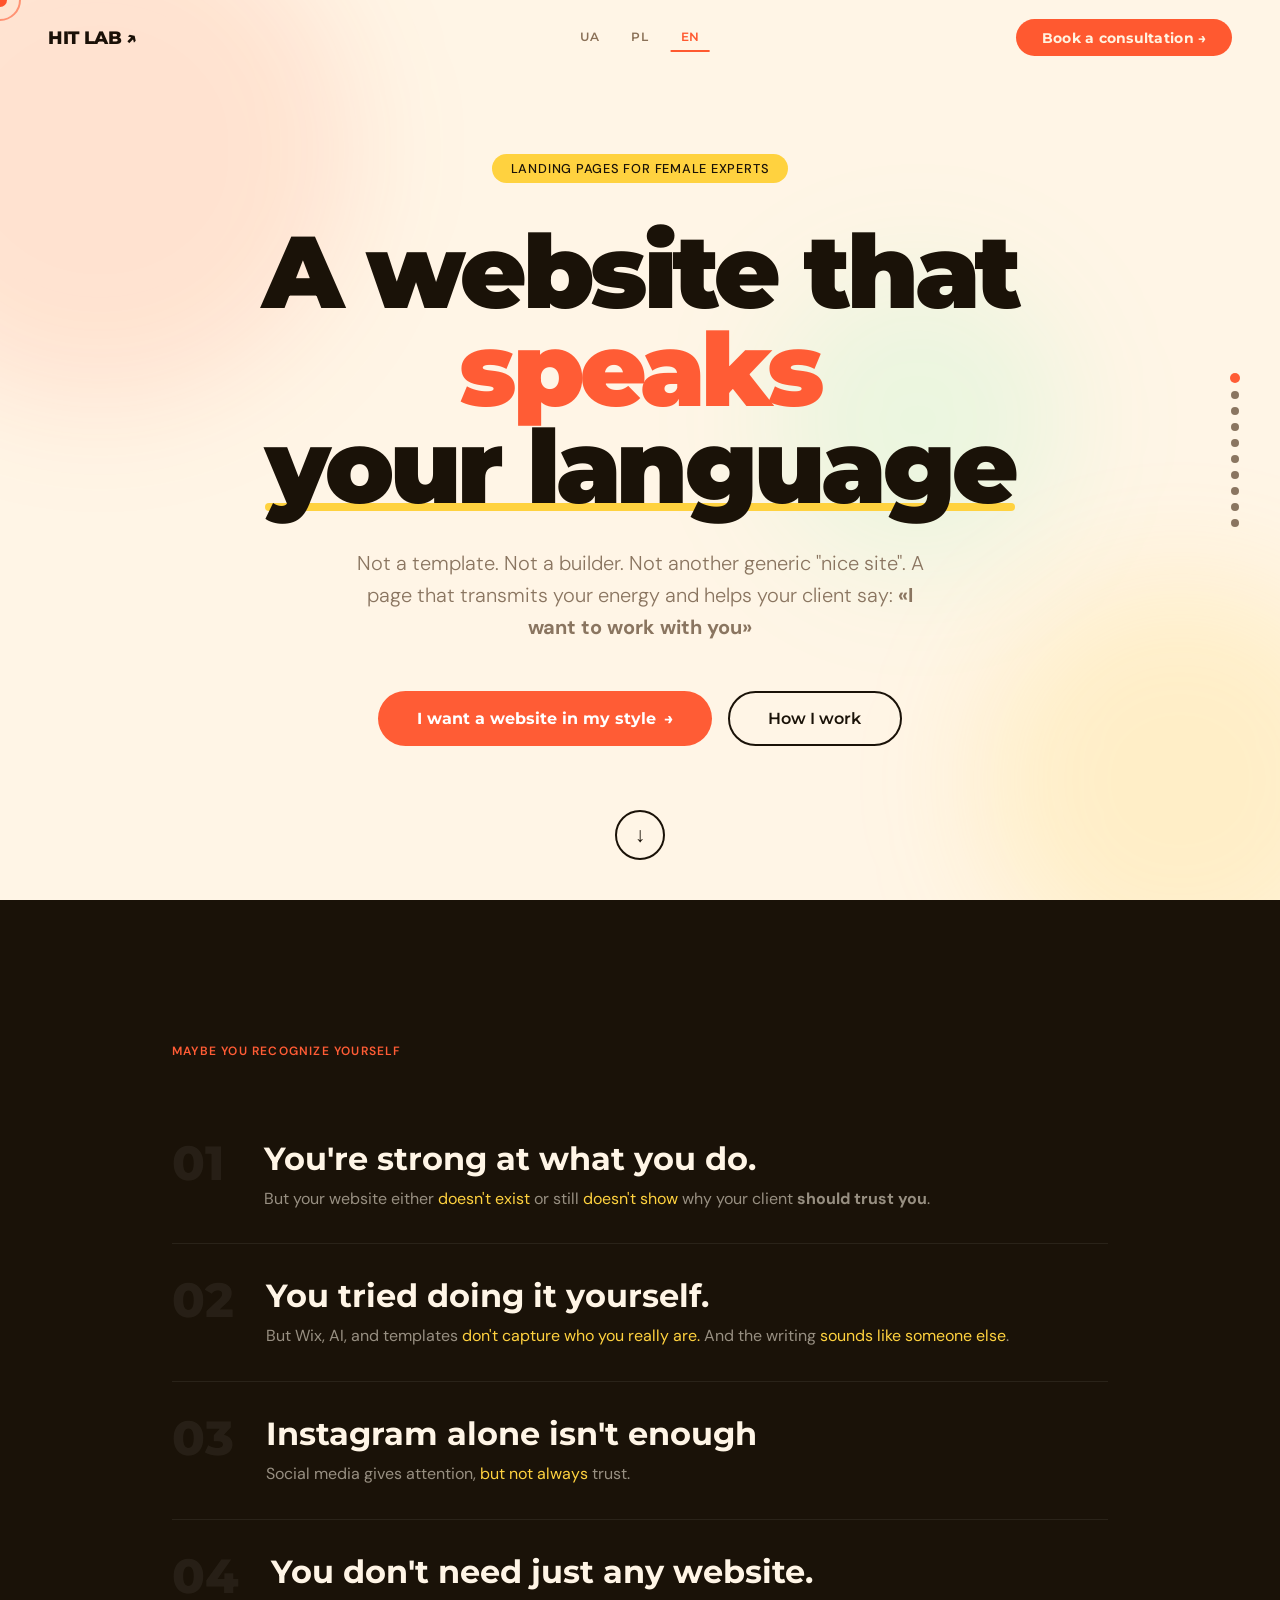
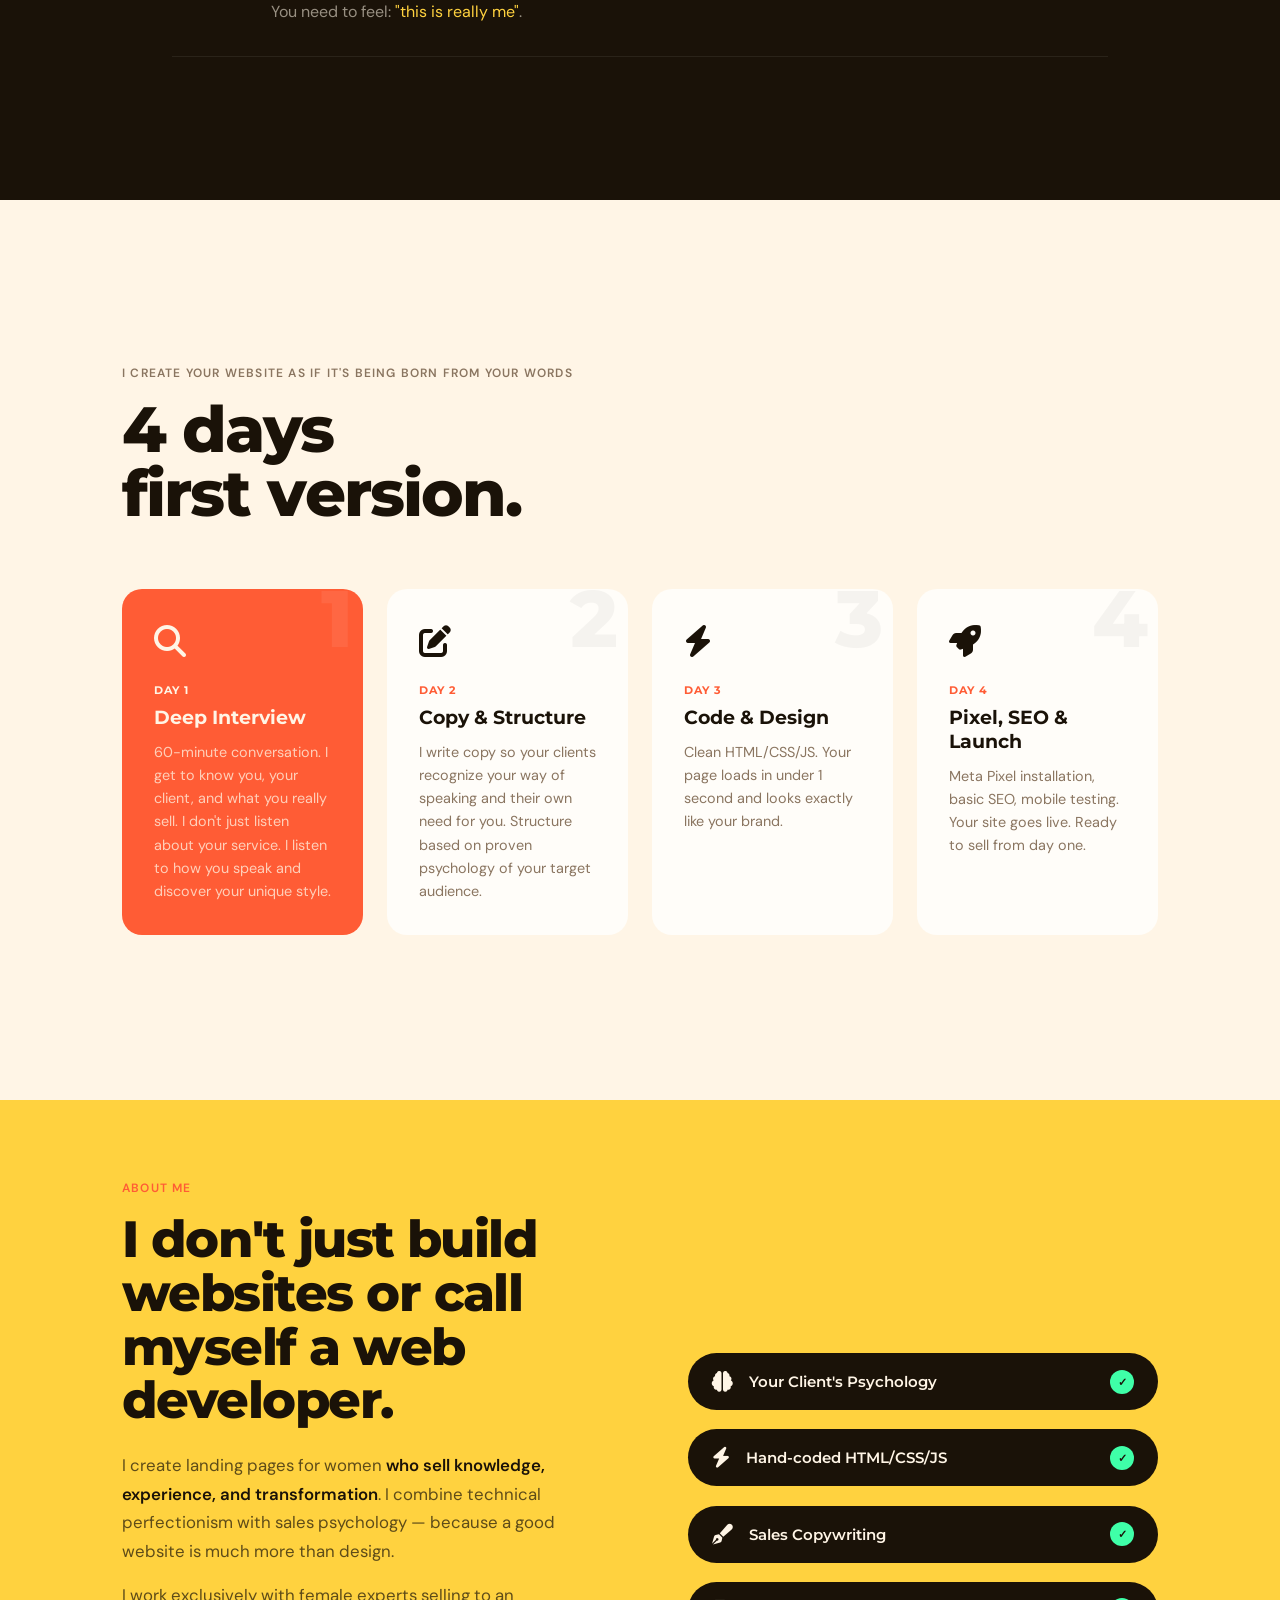
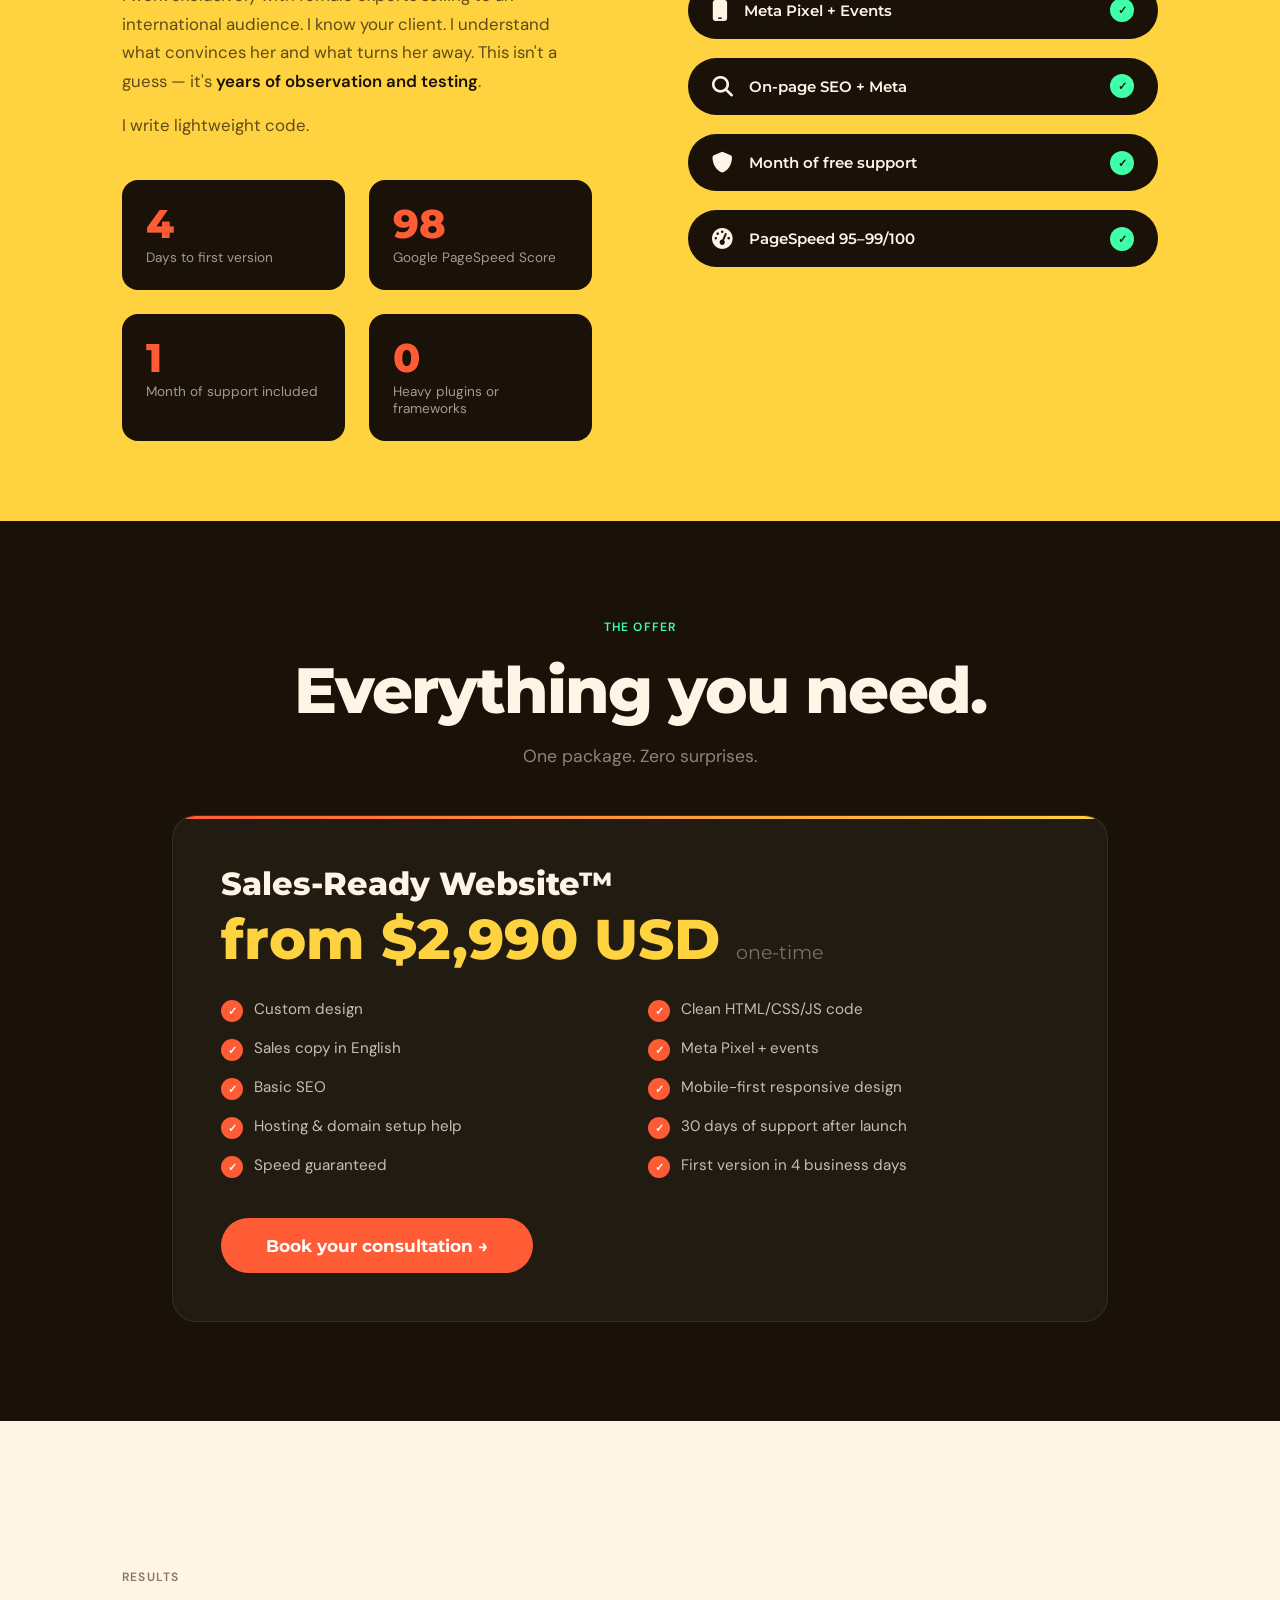
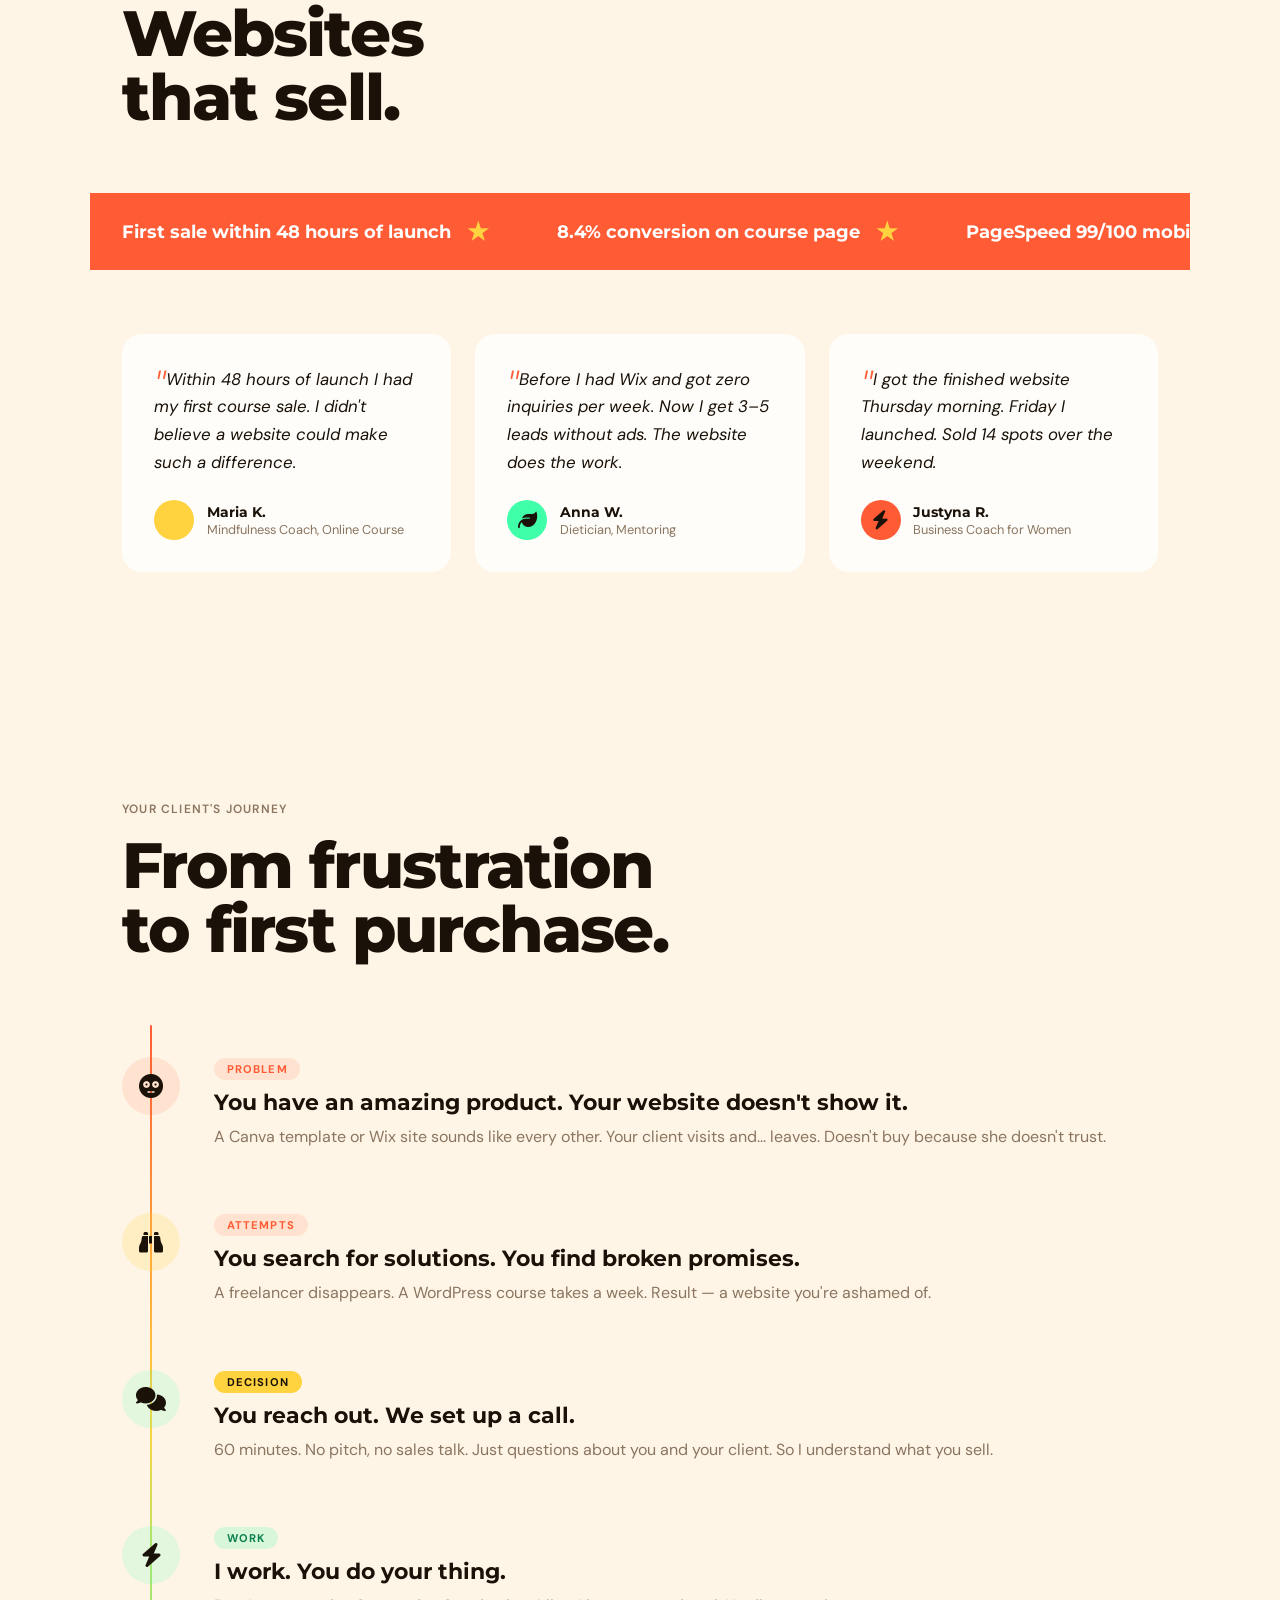
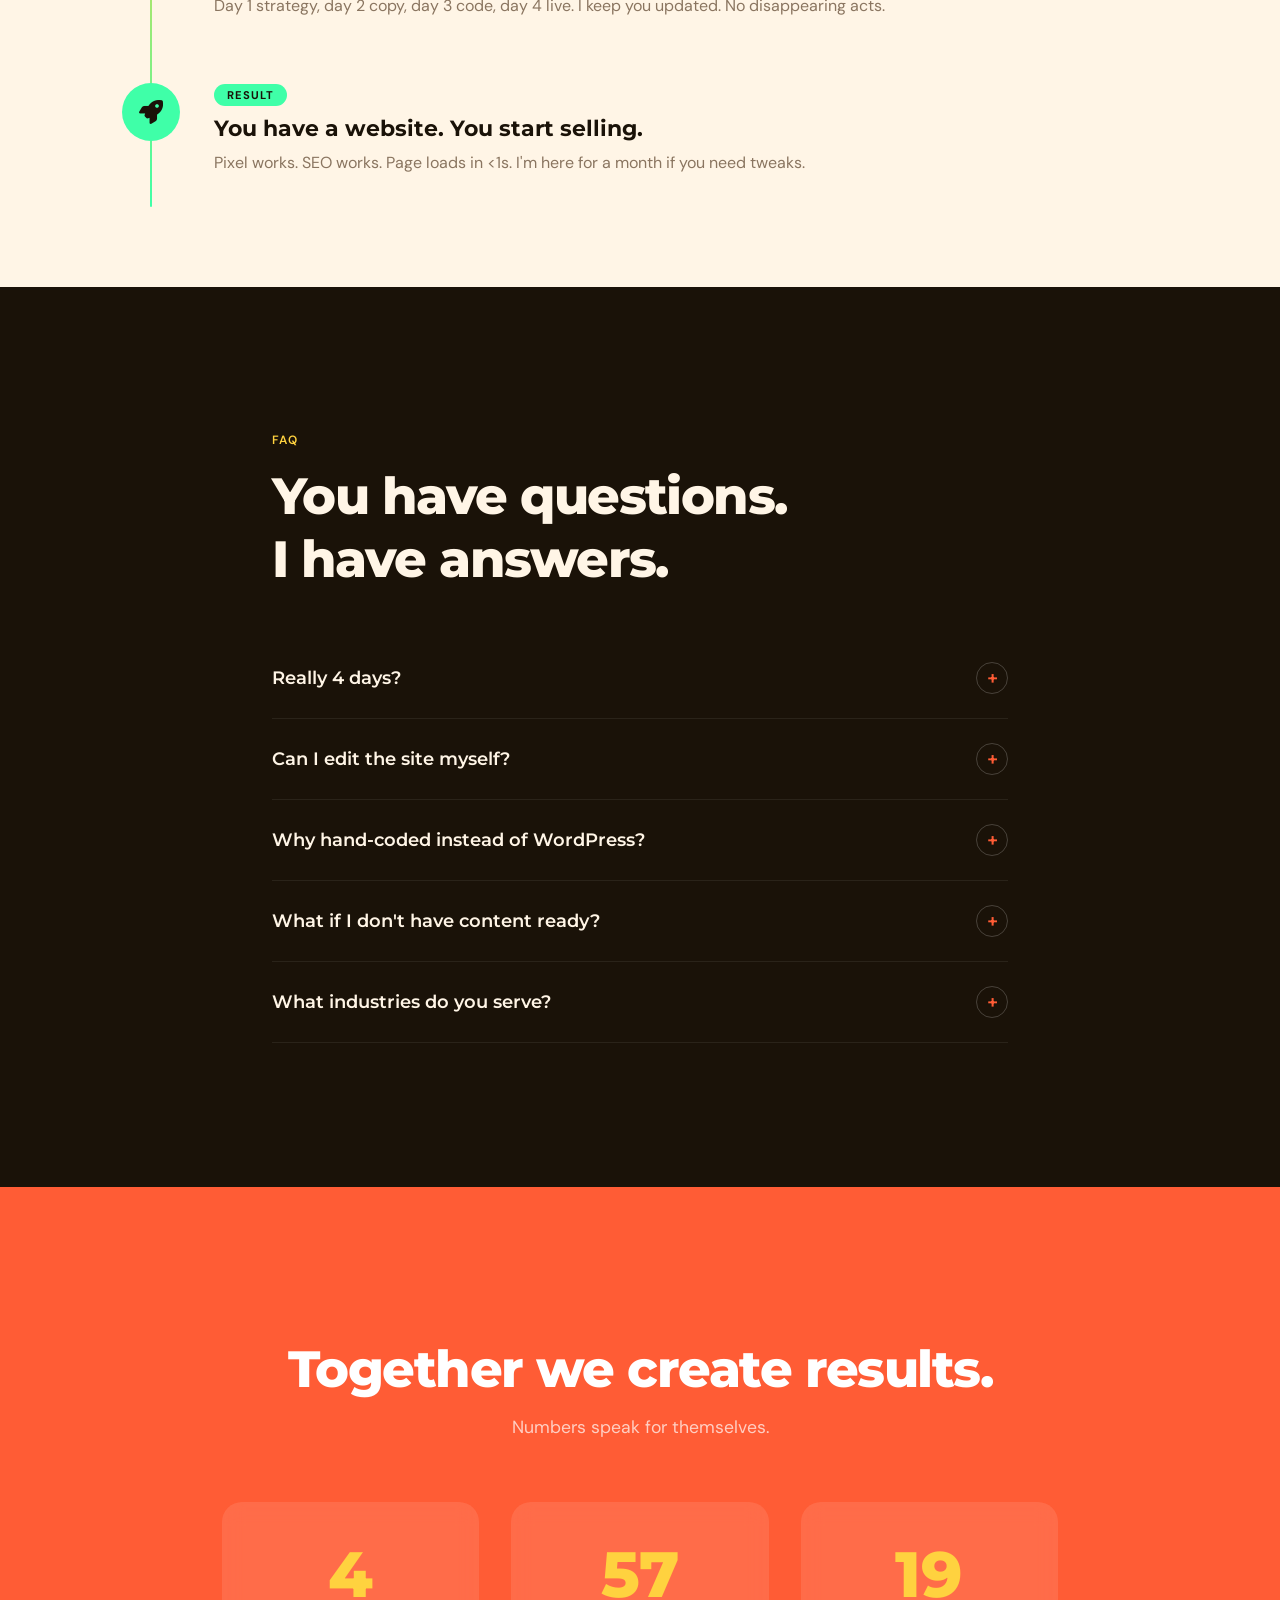
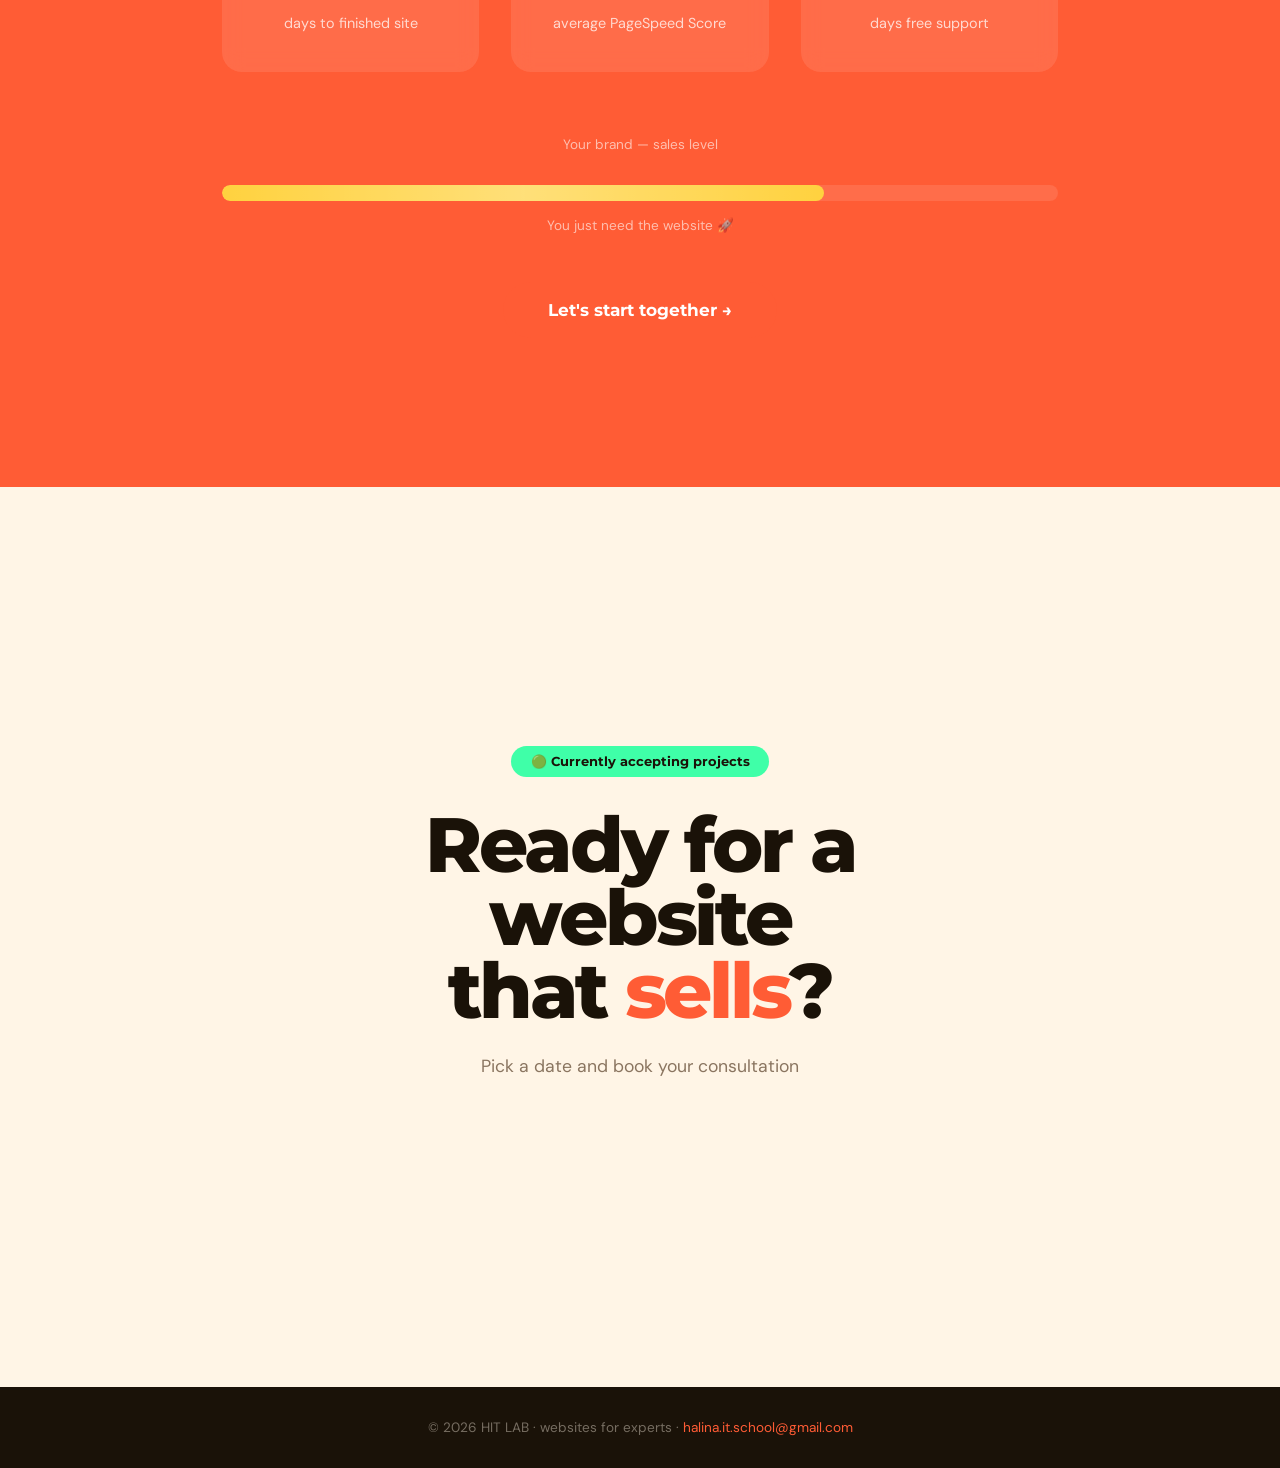
==== commit f9701d52: "🔧 Fix GitHub Pages routing - use relative paths instead of absolute" ====
--- a/index.html
+++ b/index.html
@@ -5,12 +5,18 @@
     <meta name="viewport" content="width=device-width, initial-scale=1.0">
     <title>HIT LAB</title>
     <script>
-        // Language detection and routing
+        // Language detection and routing for GitHub Pages
         (function() {
             const lang = navigator.language.split('-')[0];
             const supportedLangs = {'pl': 'pl', 'en': 'en'};
             const targetLang = supportedLangs[lang] || 'ua';
-            window.location.replace('/' + targetLang + '/');
+            
+            // Get the repository name (for GitHub Pages subpath)
+            const currentPath = window.location.pathname;
+            const isGitHubPages = currentPath.includes('/hit/');
+            const baseUrl = isGitHubPages ? '/hit' : '';
+            
+            window.location.replace(baseUrl + '/' + targetLang + '/');
         })();
     </script>
     <style>
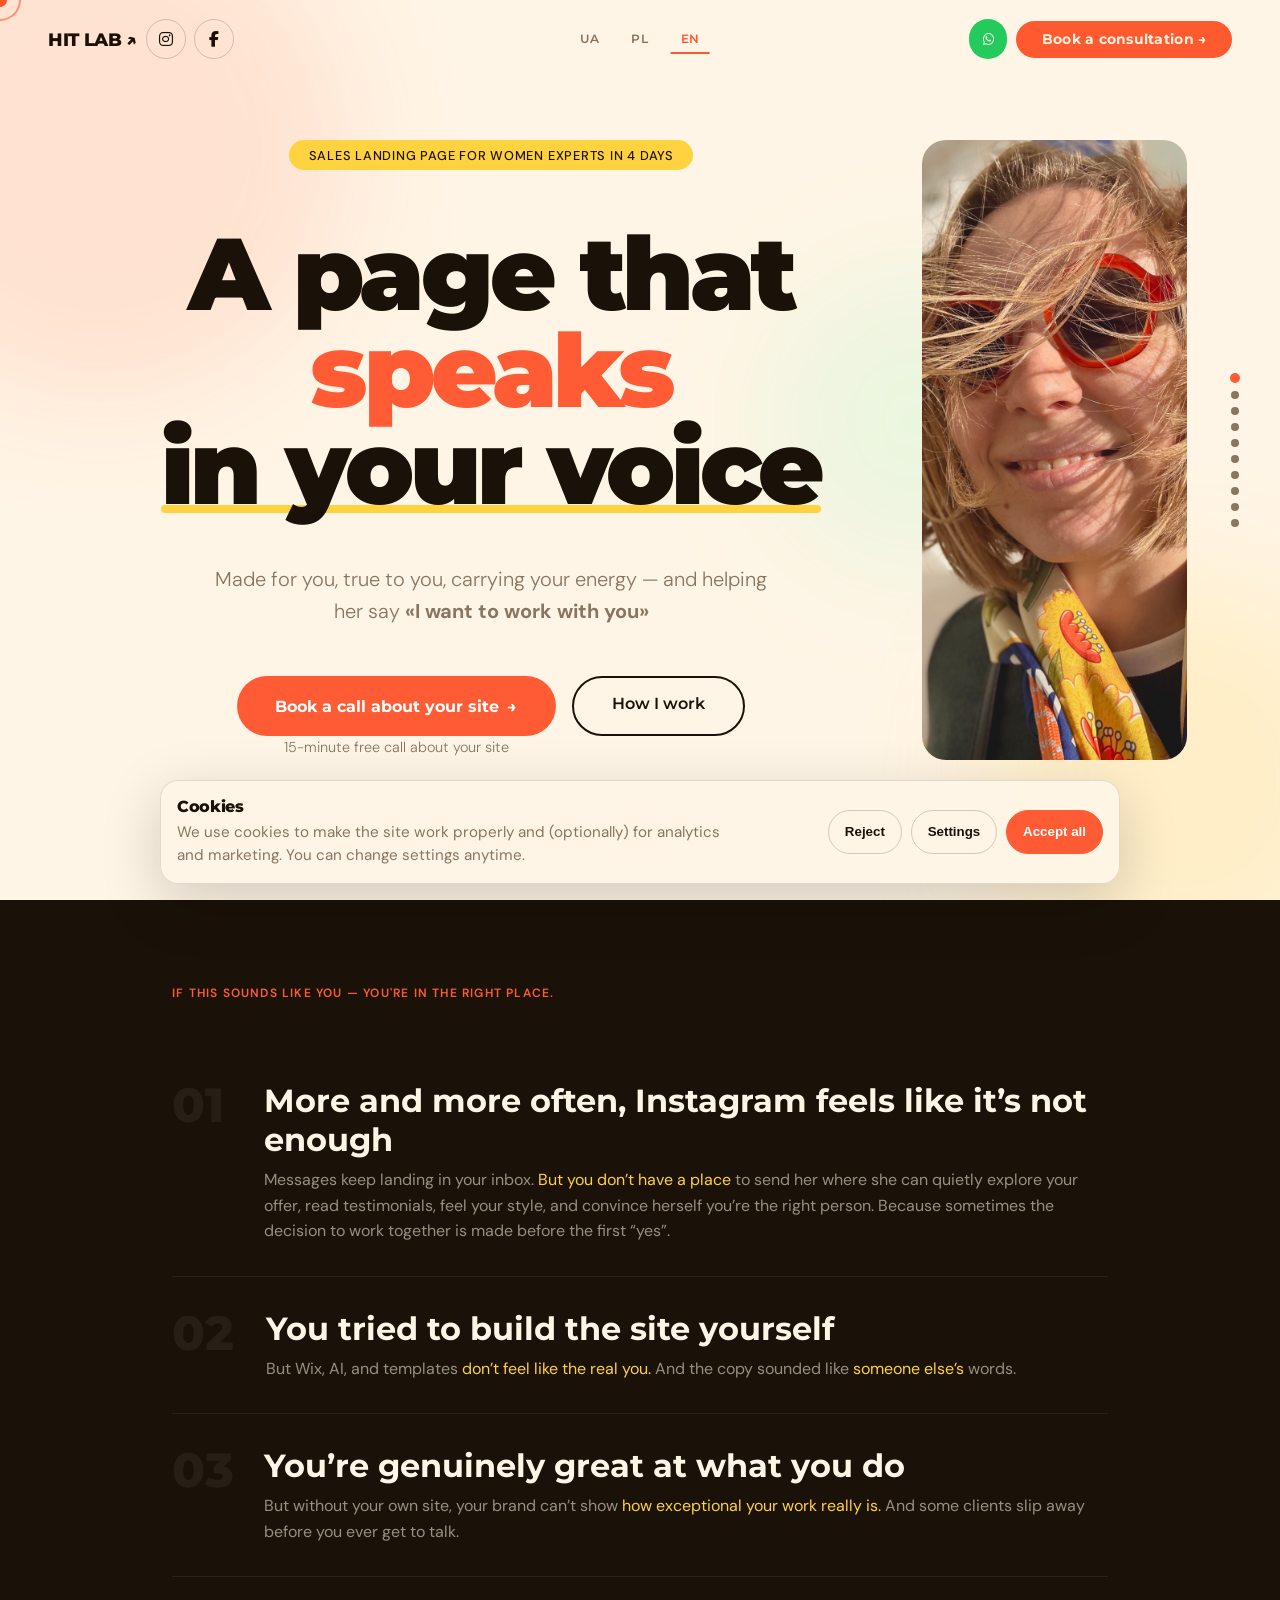
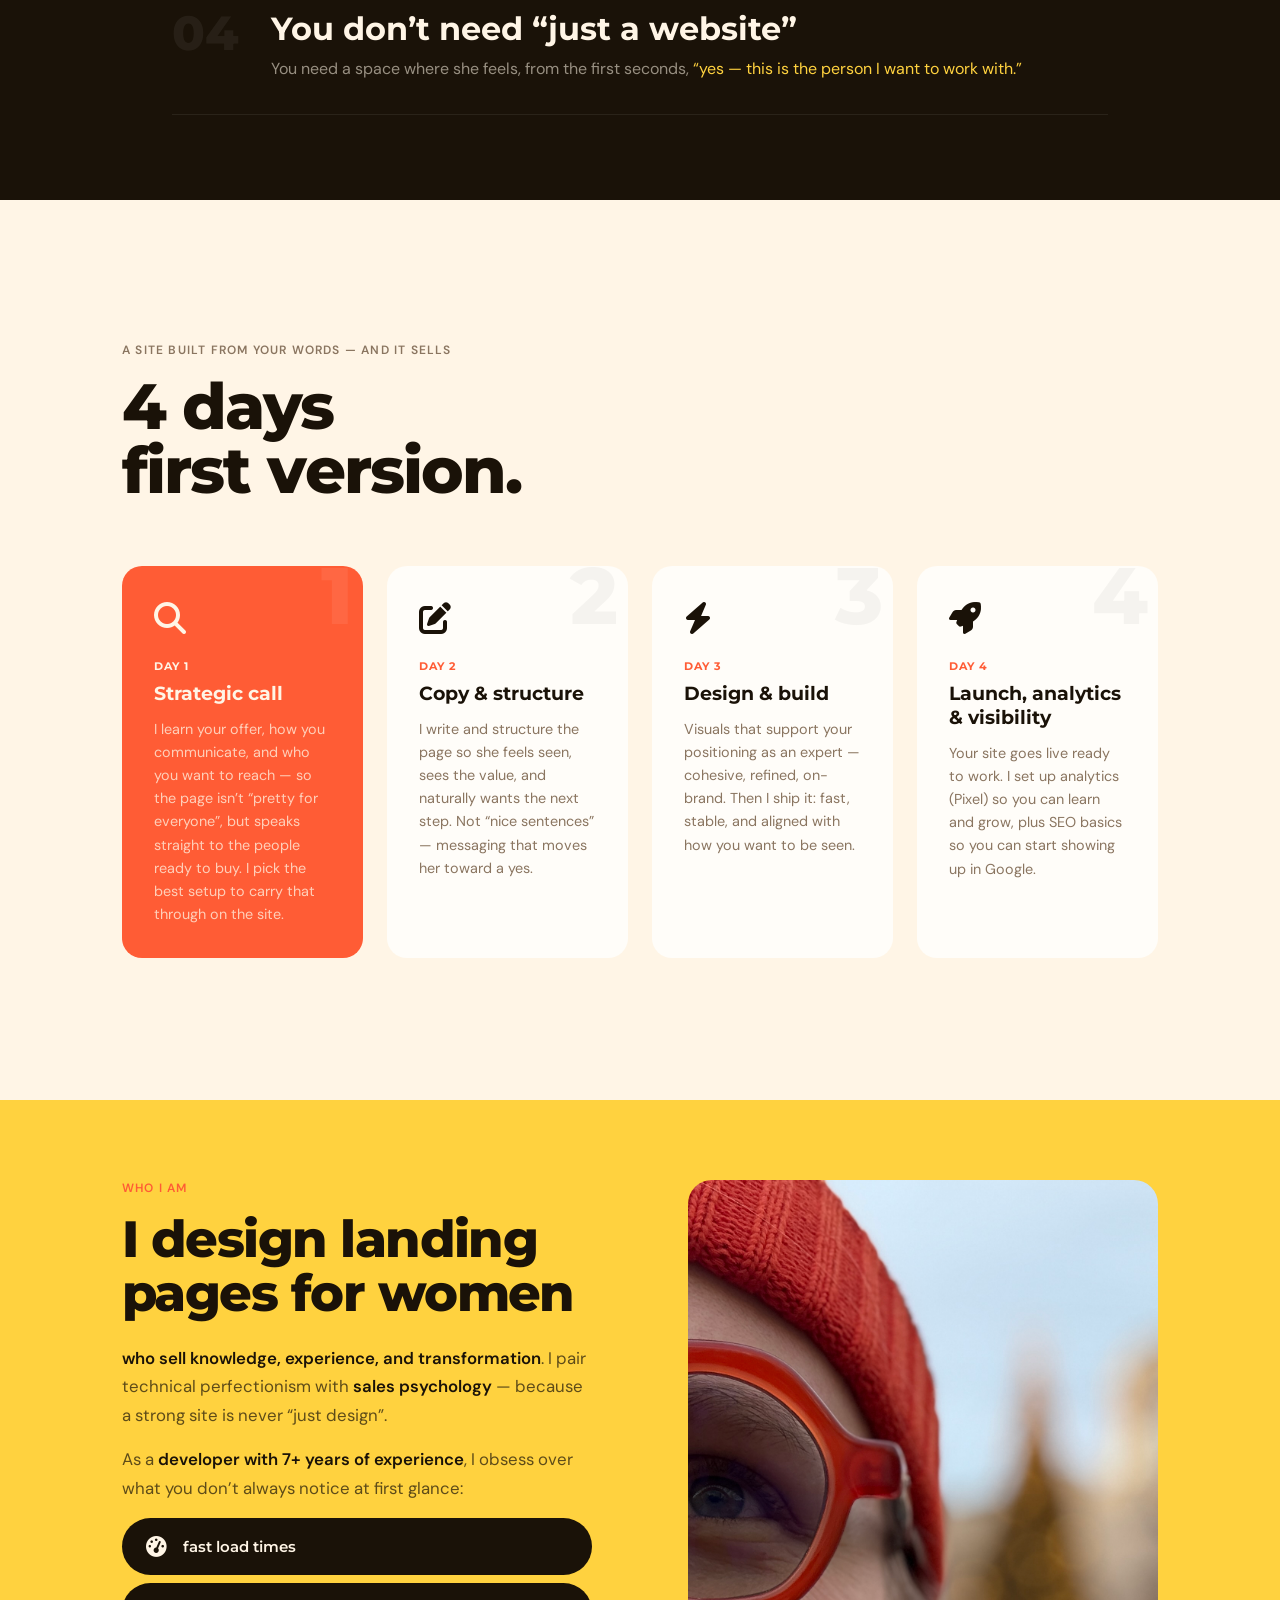
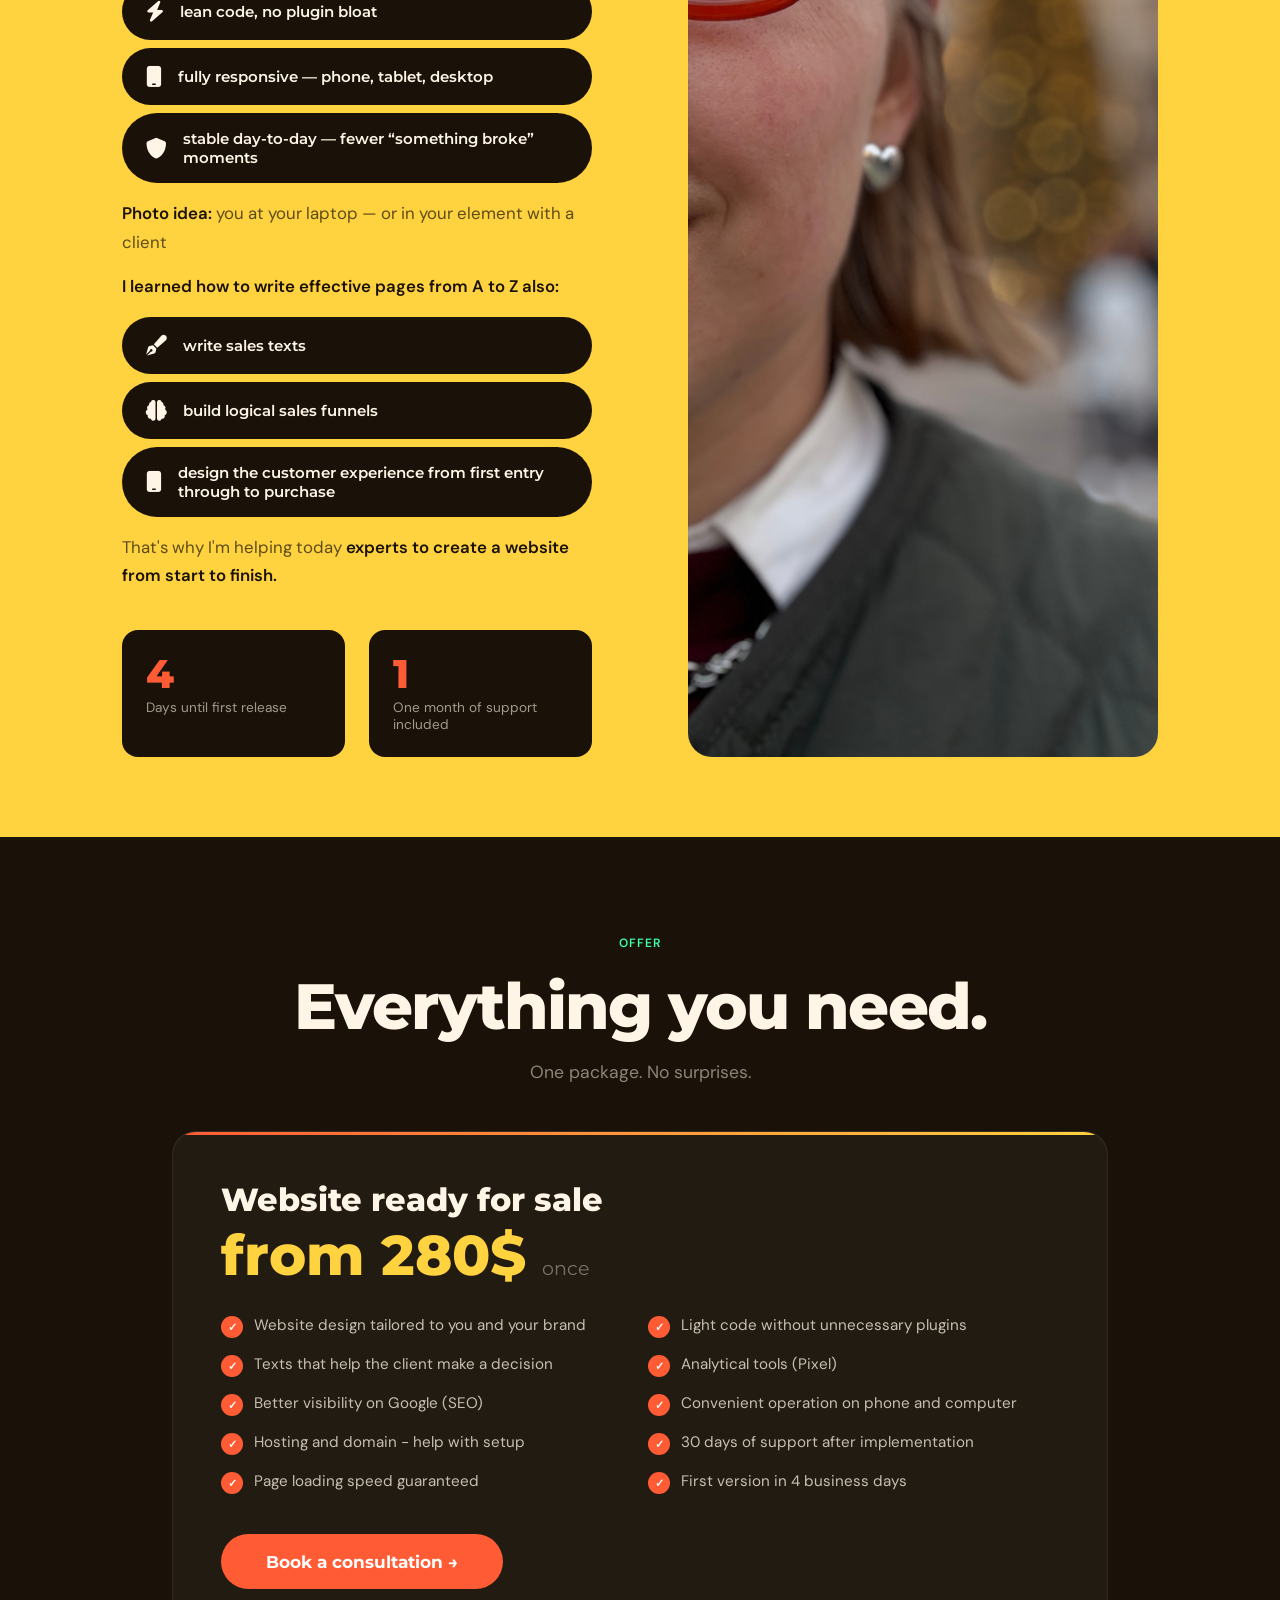
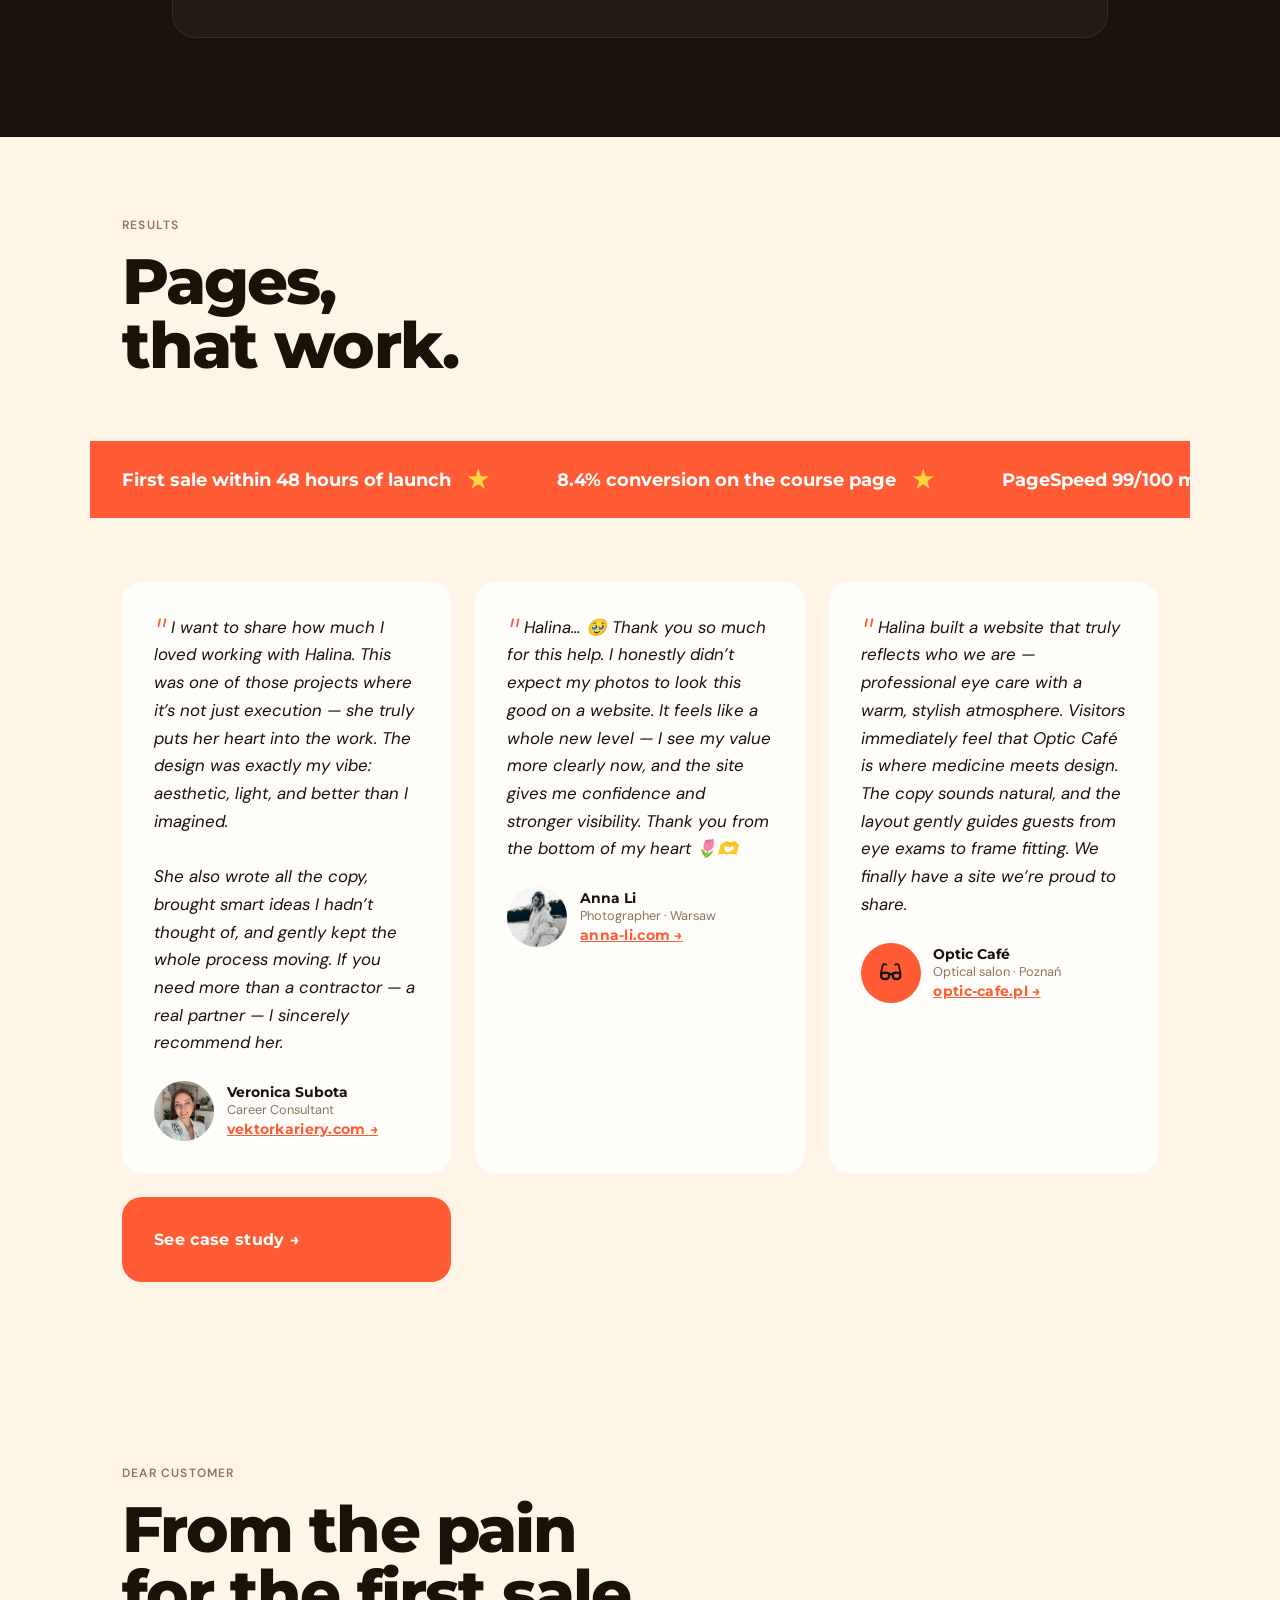
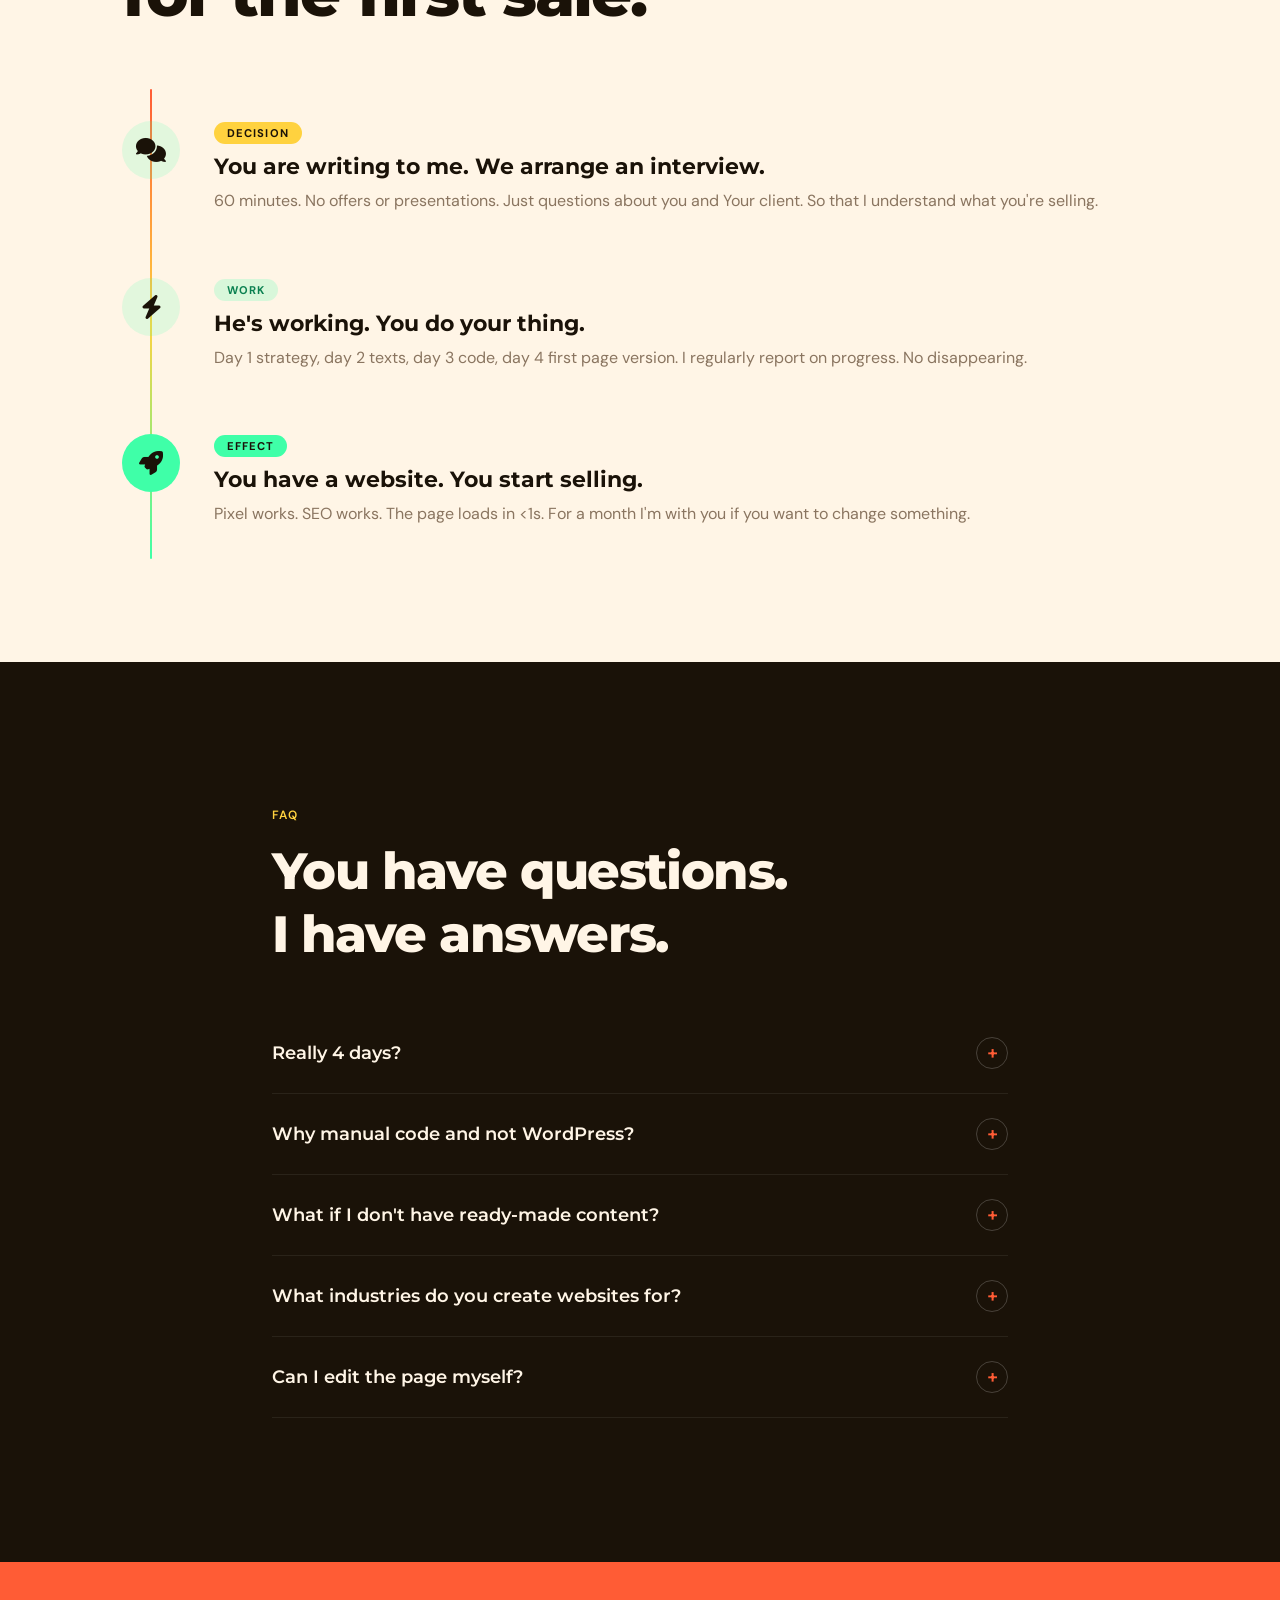
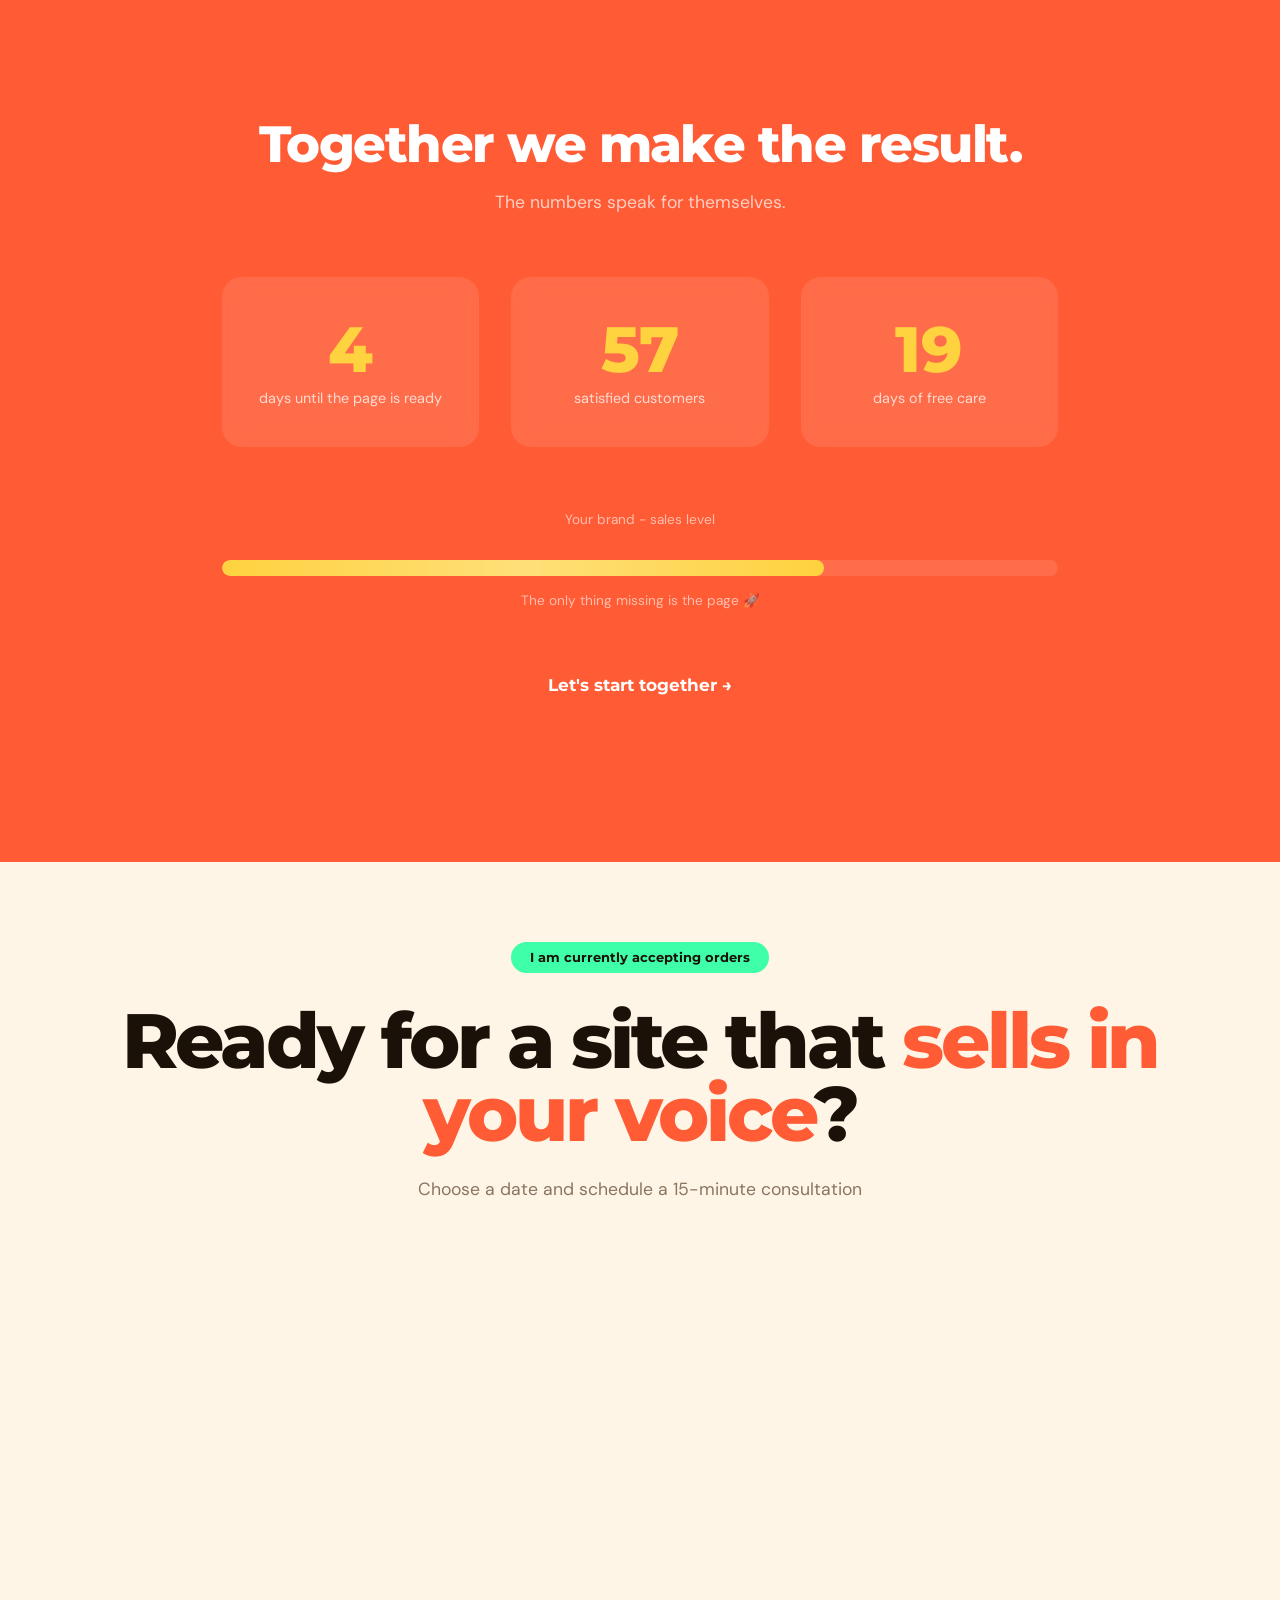
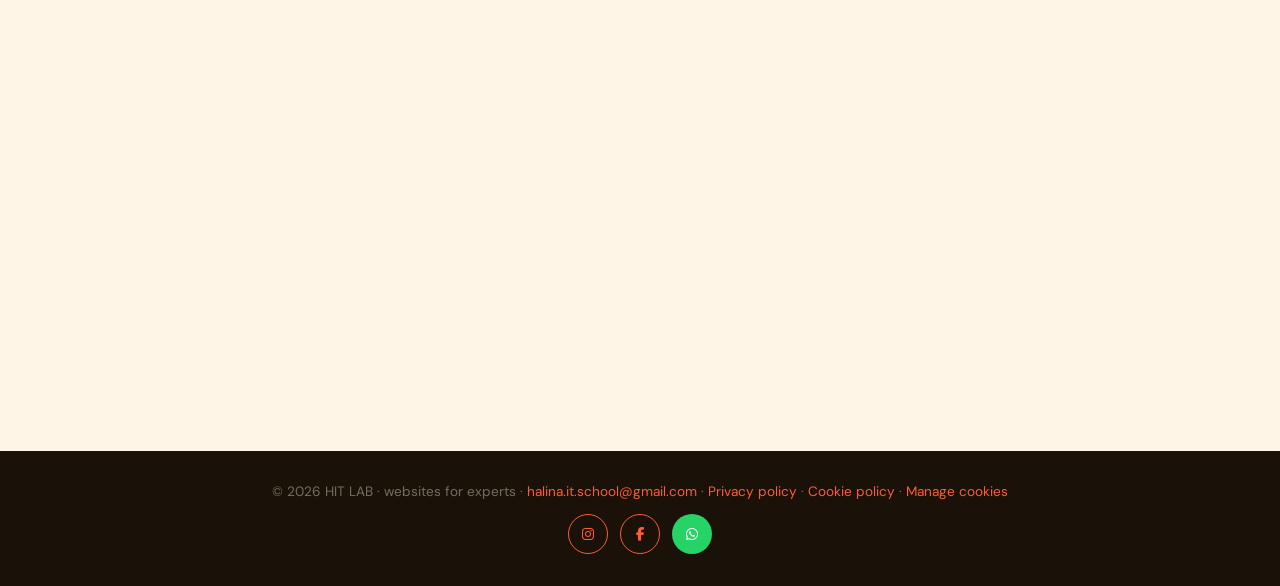
==== commit 6254507e: "added seo" ====
--- a/index.html
+++ b/index.html
@@ -1,22 +1,37 @@
 <!DOCTYPE html>
-<html>
+<html lang="en">
 <head>
     <meta charset="UTF-8">
     <meta name="viewport" content="width=device-width, initial-scale=1.0">
-    <title>HIT LAB</title>
+    <title>HIT LAB – Sales pages for experts</title>
+    <meta name="description" content="HIT LAB creates sales landing pages for experts. Choose your language: Polish, English, or Ukrainian.">
+    <meta name="robots" content="noindex,follow">
+    <meta name="theme-color" content="#FF5C35">
+    <link rel="icon" type="image/png" href="/images/icon.png">
+    <link rel="apple-touch-icon" href="/images/icon.png">
+    <link rel="canonical" href="https://halinait.com/en/">
+    <link rel="alternate" hreflang="pl" href="https://halinait.com/pl/">
+    <link rel="alternate" hreflang="uk" href="https://halinait.com/ua/">
+    <link rel="alternate" hreflang="en" href="https://halinait.com/en/">
+    <link rel="alternate" hreflang="x-default" href="https://halinait.com/en/">
     <script>
-        // Language detection and routing for GitHub Pages
-        (function() {
-            const lang = navigator.language.split('-')[0];
-            const supportedLangs = {'pl': 'pl', 'en': 'en'};
-            const targetLang = supportedLangs[lang] || 'ua';
-            
-            // Get the repository name (for GitHub Pages subpath)
-            const currentPath = window.location.pathname;
-            const isGitHubPages = currentPath.includes('/hit/');
-            const baseUrl = isGitHubPages ? '/hit' : '';
-            
-            window.location.replace(baseUrl + '/' + targetLang + '/');
+        (function () {
+            var cookieMatch = document.cookie.match(/(?:^|;\s*)hit_lang=(ua|pl|en)\b/);
+            if (cookieMatch) {
+                window.location.replace('/' + cookieMatch[1] + '/');
+                return;
+            }
+
+            var lang = (navigator.language || 'en').split('-')[0].toLowerCase();
+            var target = 'en';
+
+            if (lang === 'uk' || lang === 'ua') {
+                target = 'ua';
+            } else if (lang === 'pl') {
+                target = 'pl';
+            }
+
+            window.location.replace('/' + target + '/');
         })();
     </script>
     <style>
@@ -33,6 +48,8 @@
             color: #1A1208;
             text-align: center;
             line-height: 1.6;
+            font-size: 1.25rem;
+            padding: 0 1rem;
         }
     </style>
 </head>
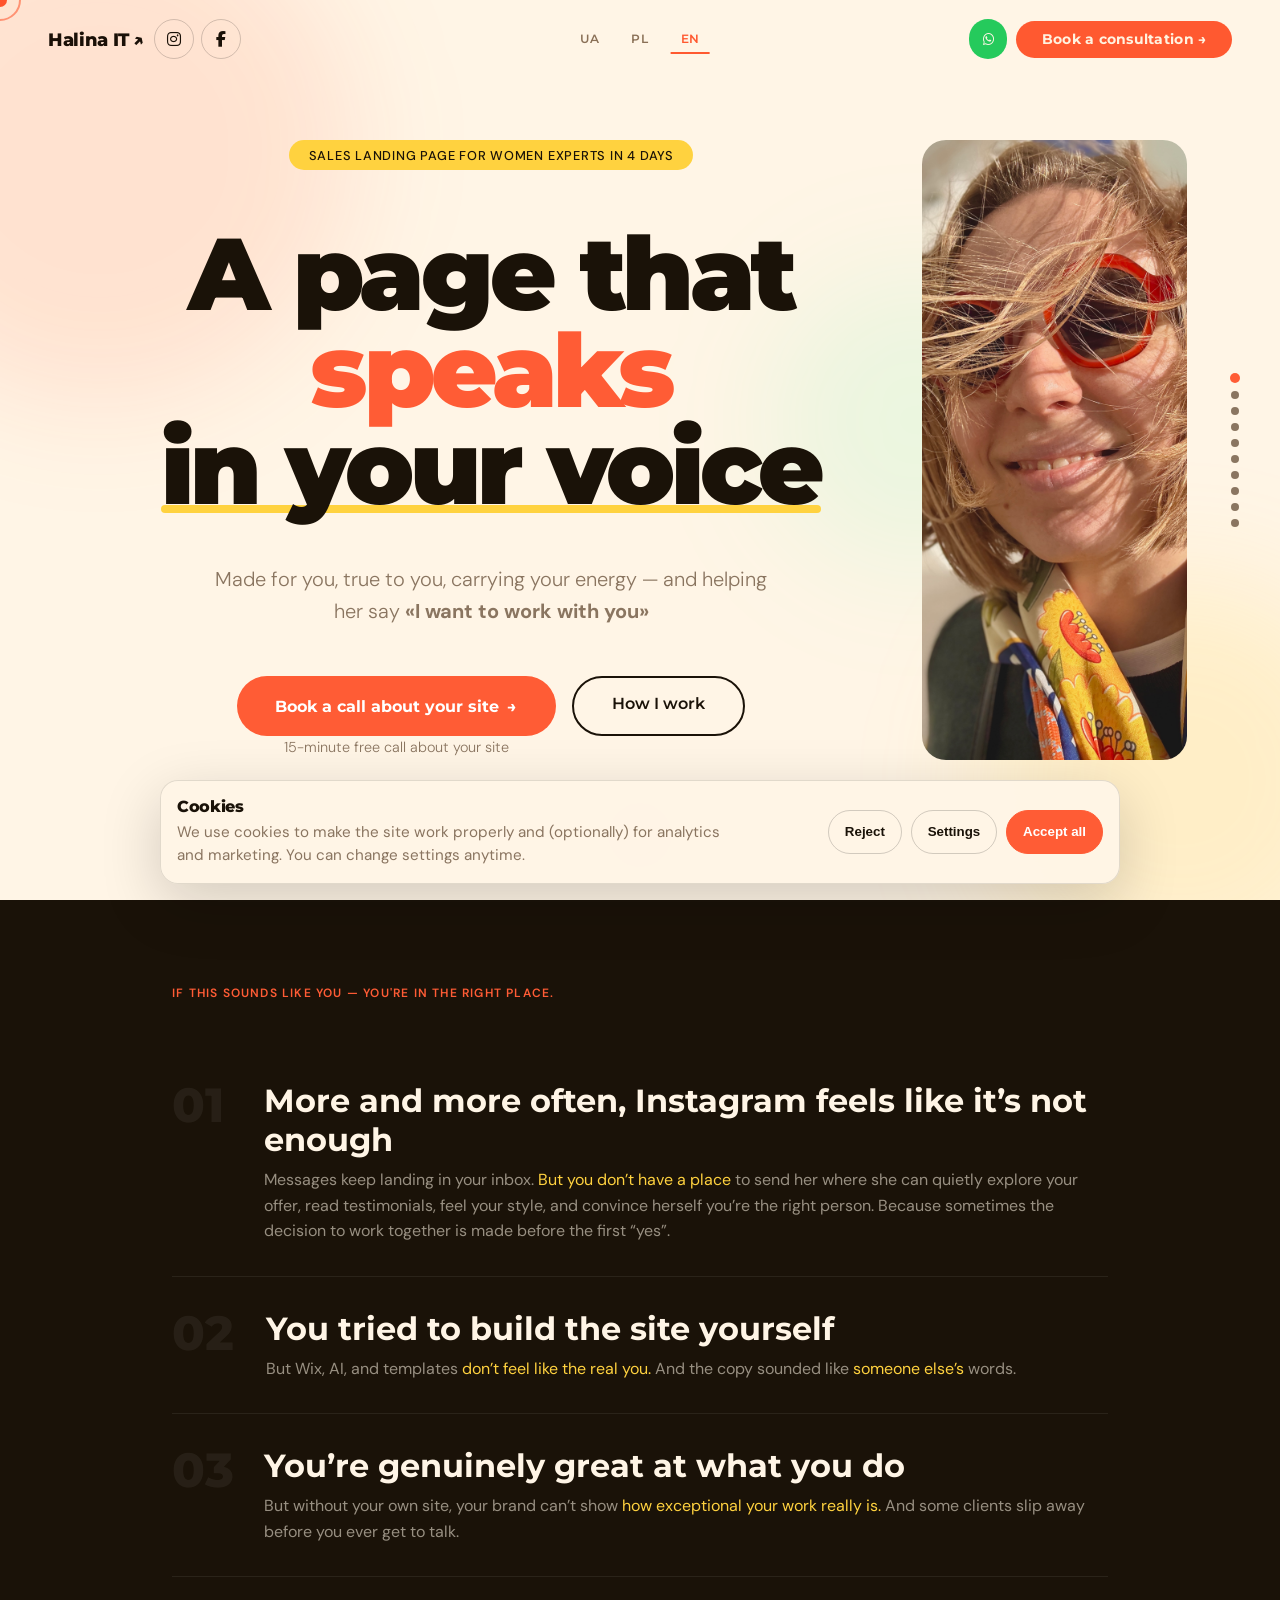
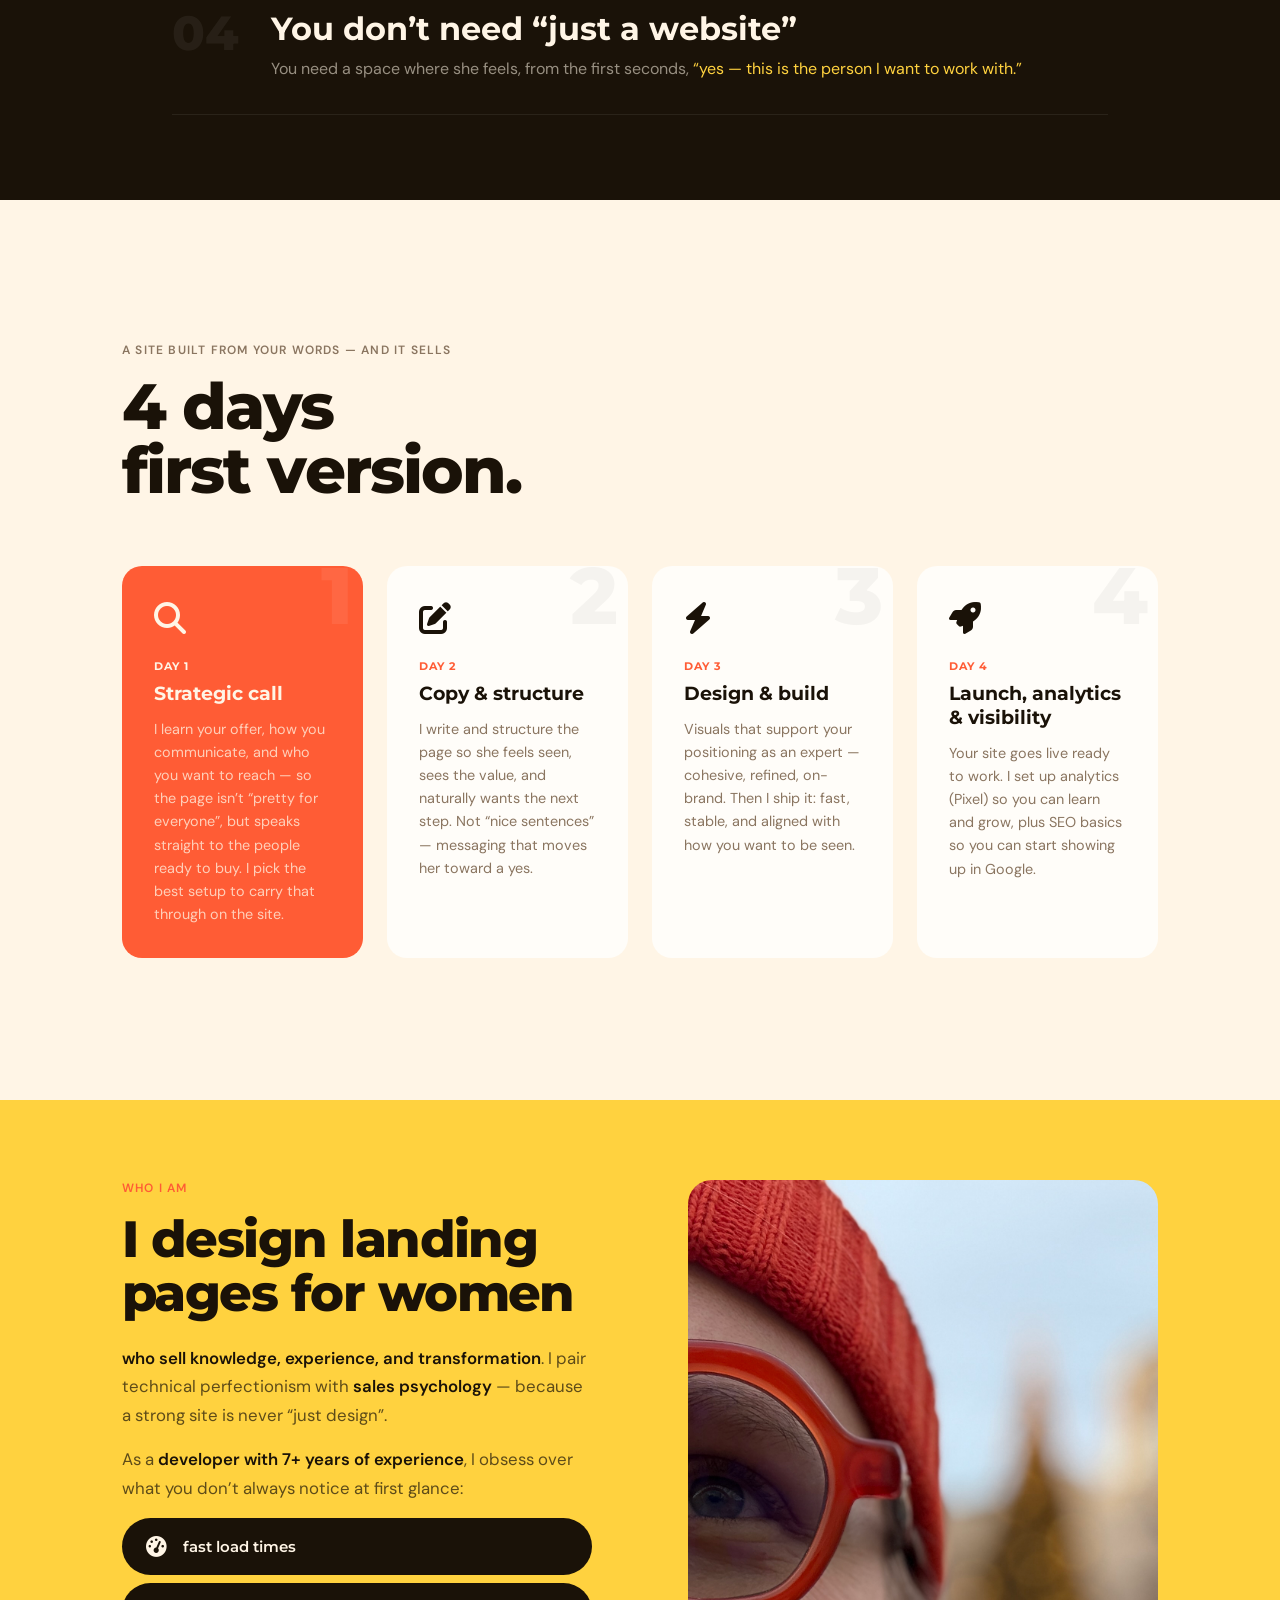
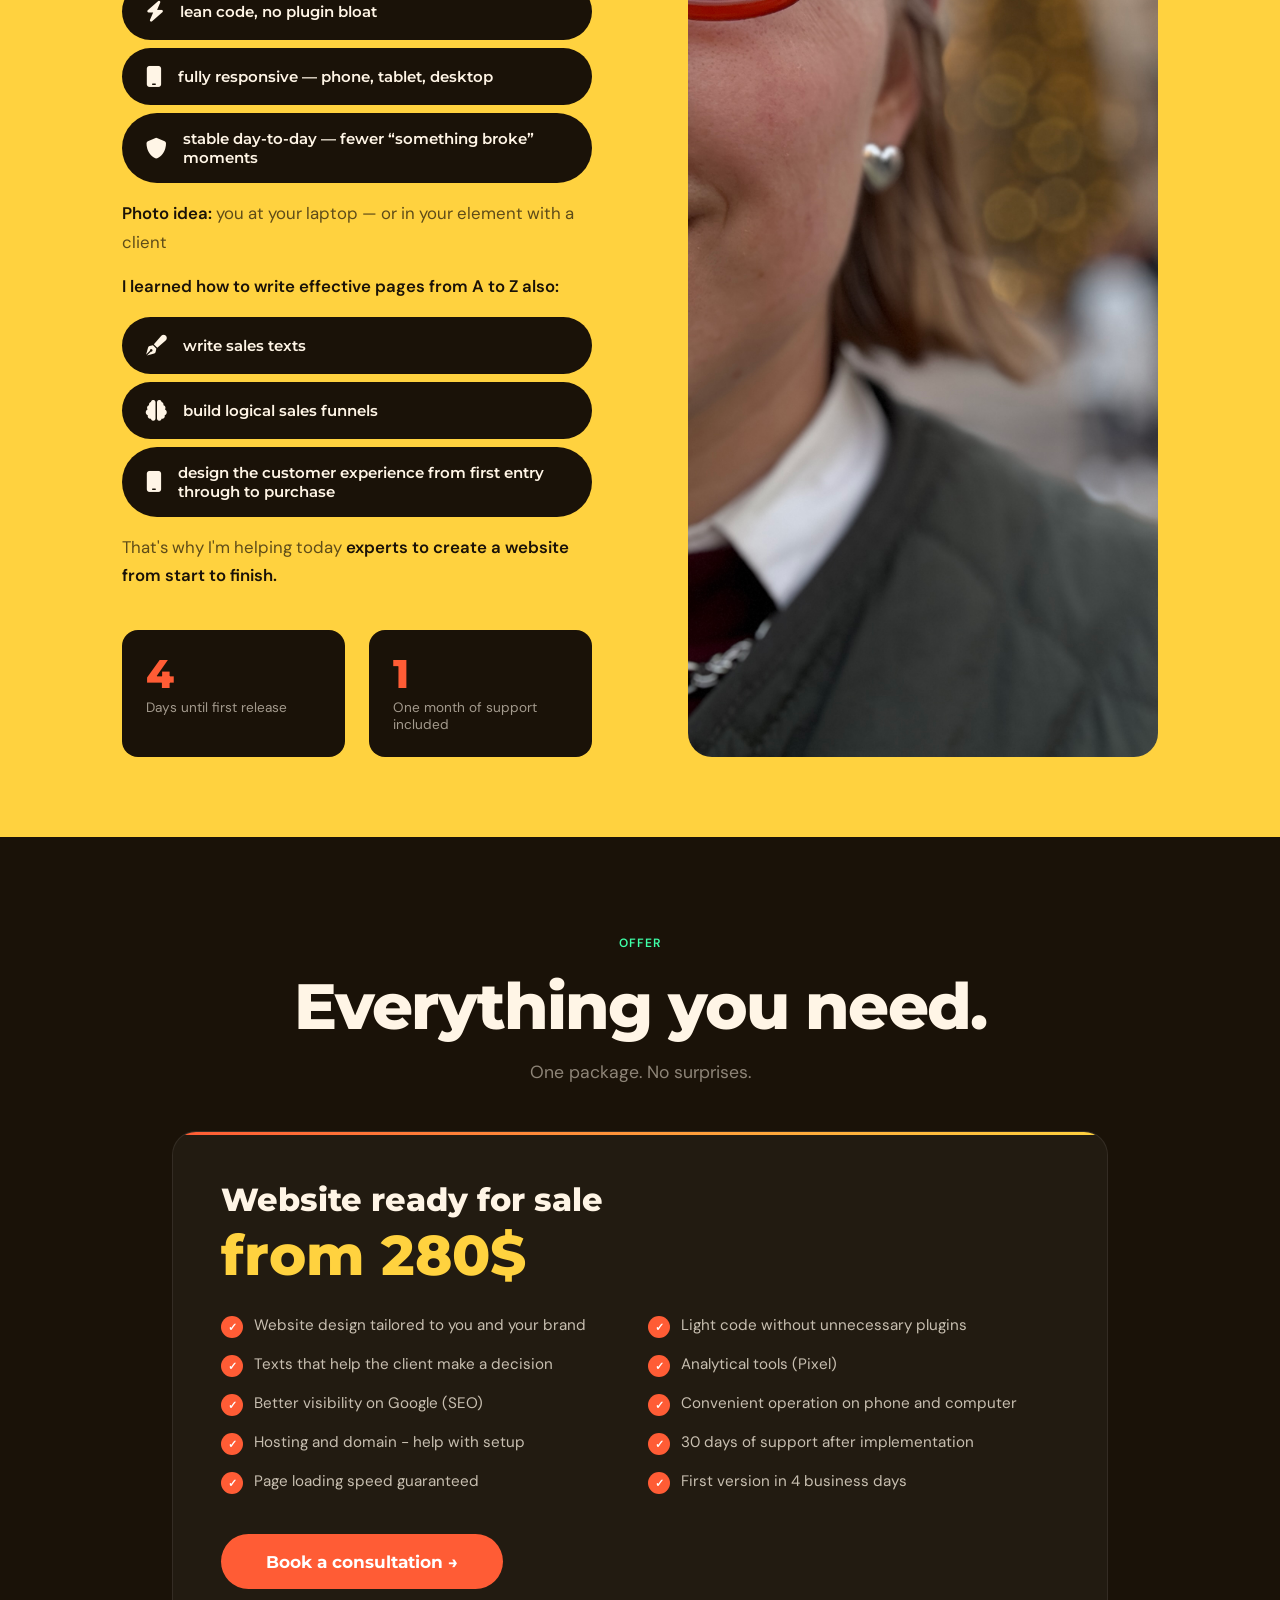
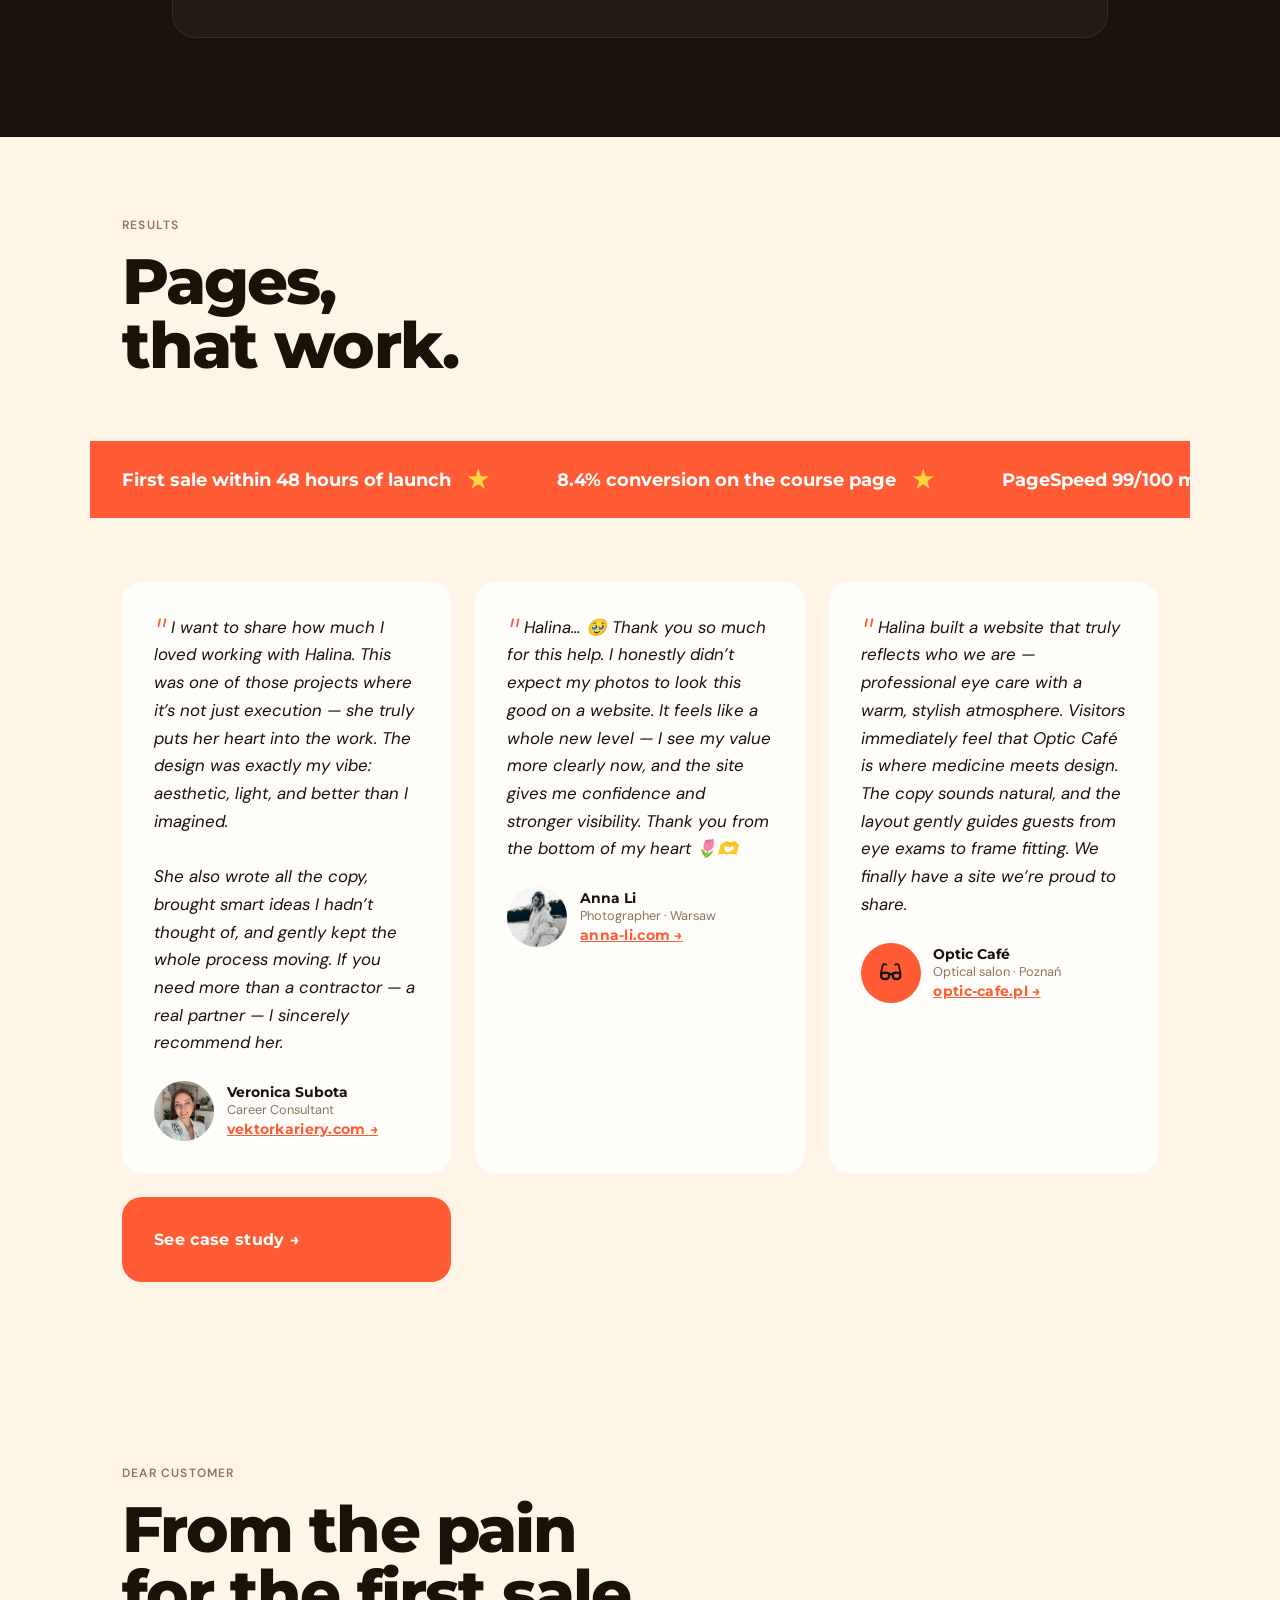
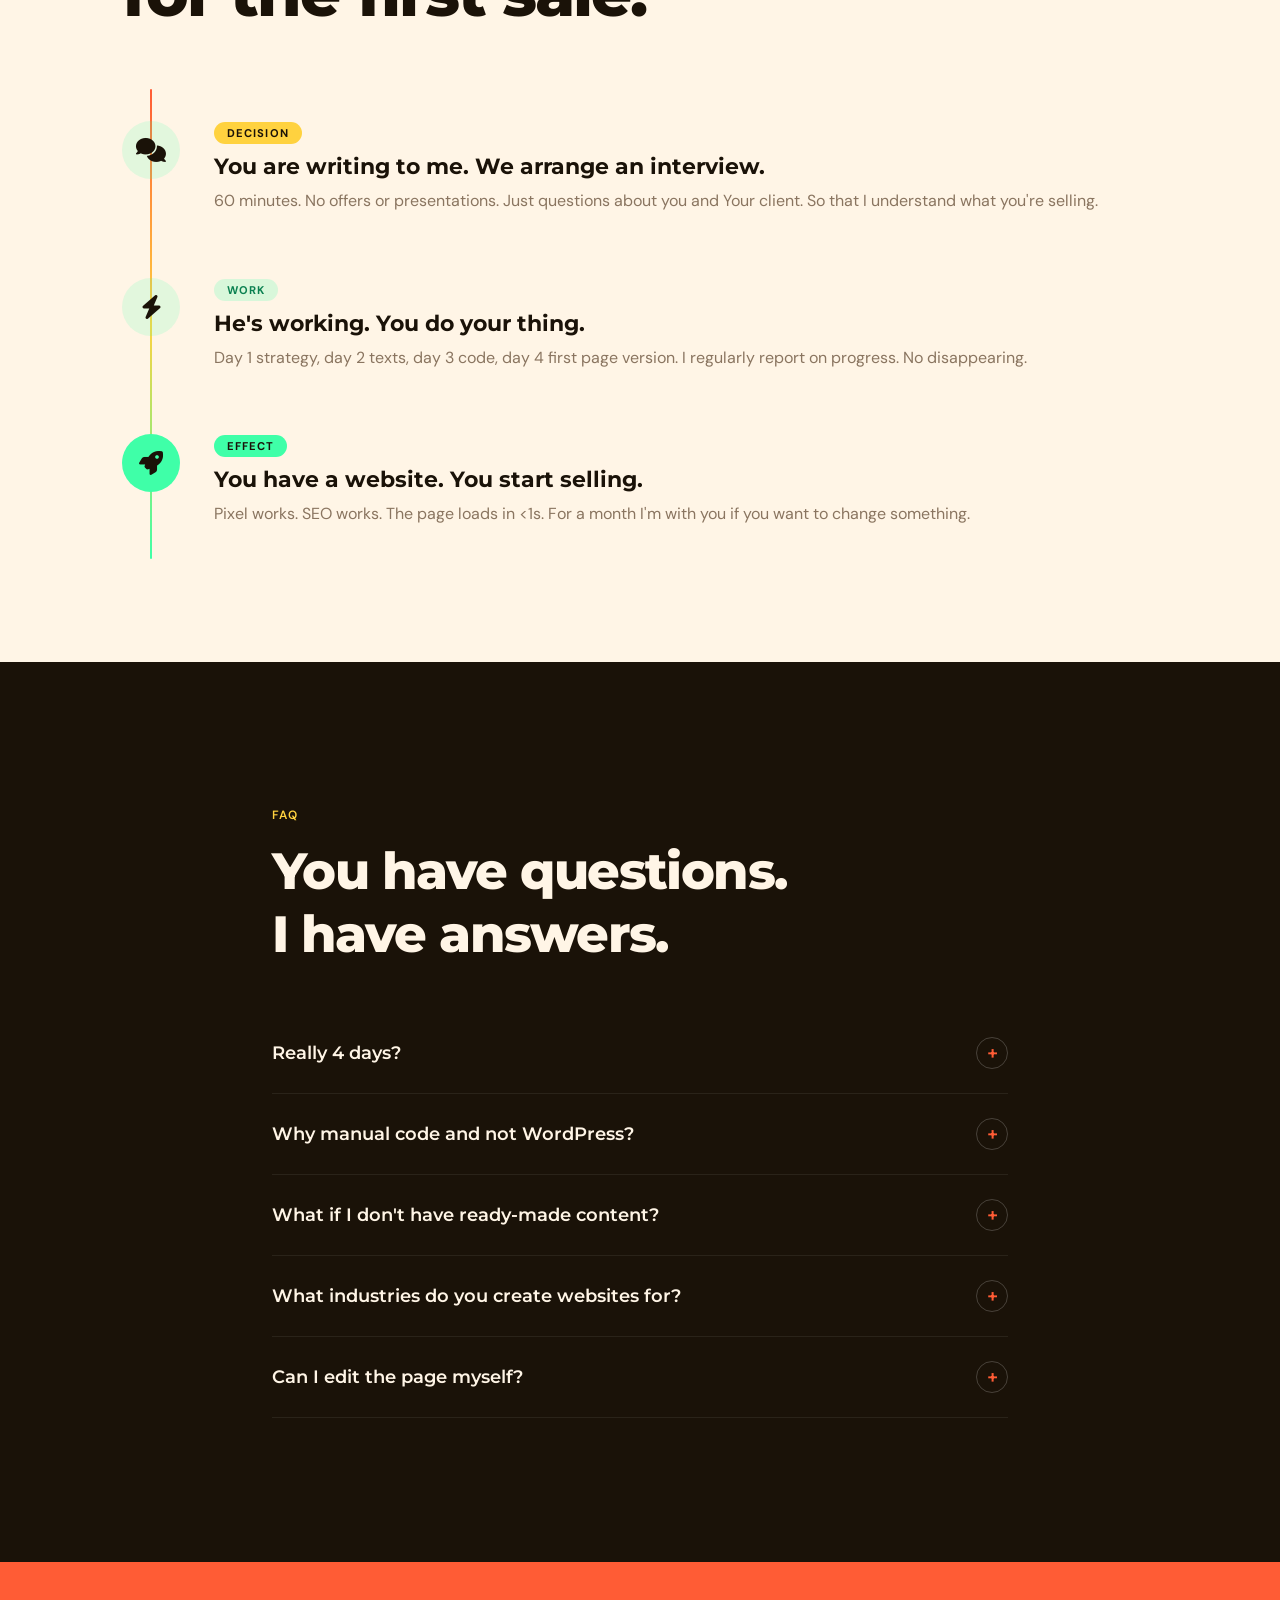
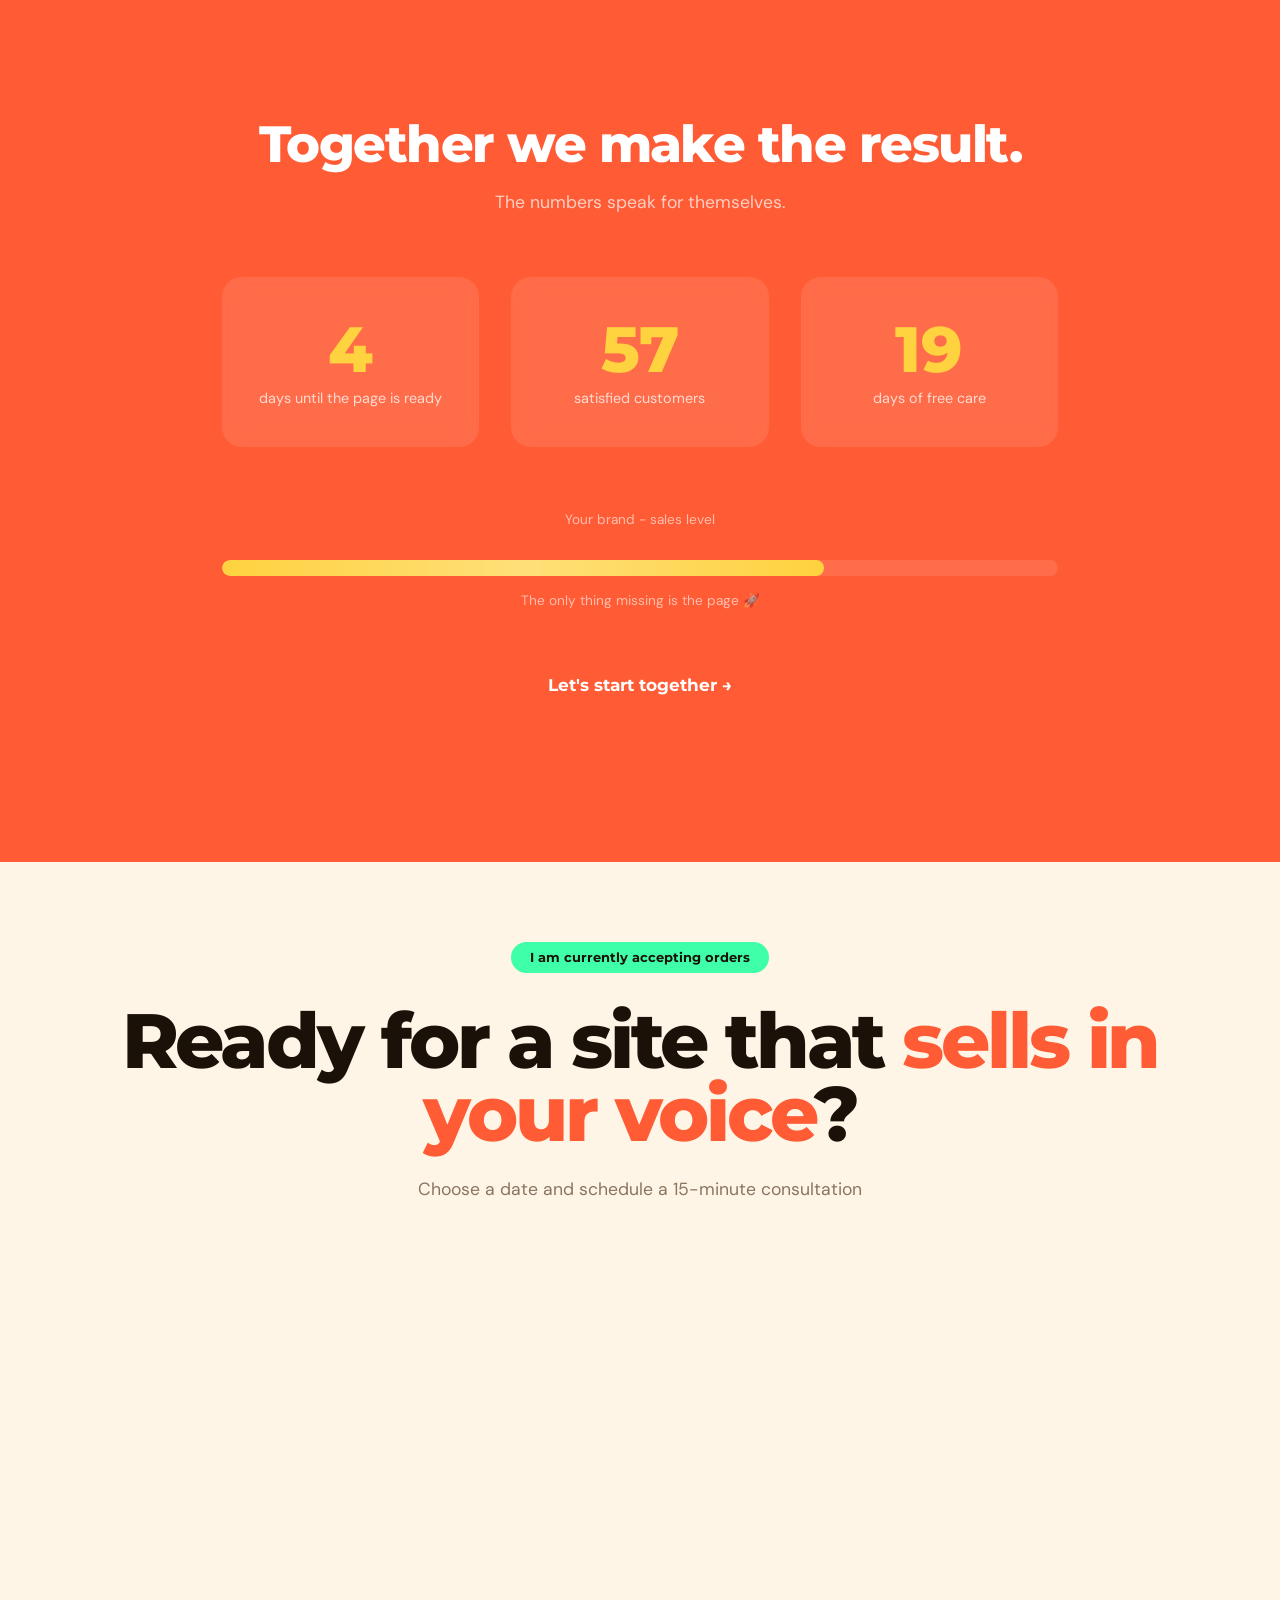
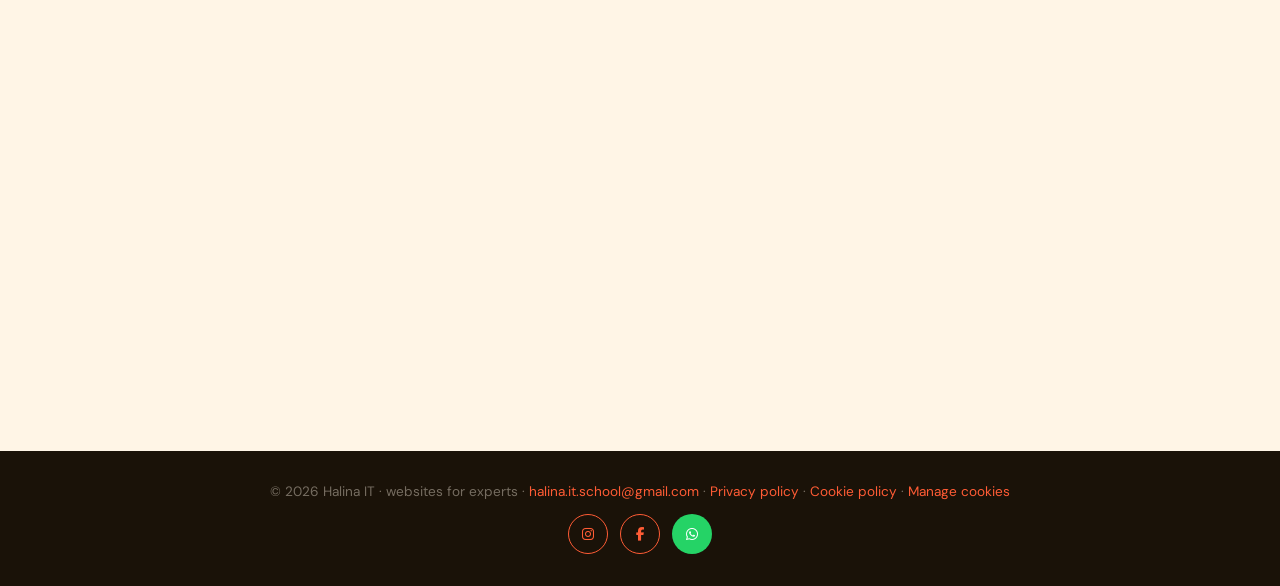
==== commit 808a7ff4: "change logo" ====
--- a/index.html
+++ b/index.html
@@ -3,8 +3,8 @@
 <head>
     <meta charset="UTF-8">
     <meta name="viewport" content="width=device-width, initial-scale=1.0">
-    <title>HIT LAB – Sales pages for experts</title>
-    <meta name="description" content="HIT LAB creates sales landing pages for experts. Choose your language: Polish, English, or Ukrainian.">
+    <title>Halina IT – Sales pages for experts</title>
+    <meta name="description" content="Halina IT creates sales landing pages for experts. Choose your language: Polish, English, or Ukrainian.">
     <meta name="robots" content="noindex,follow">
     <meta name="theme-color" content="#FF5C35">
     <link rel="icon" type="image/png" href="/images/icon.png">
